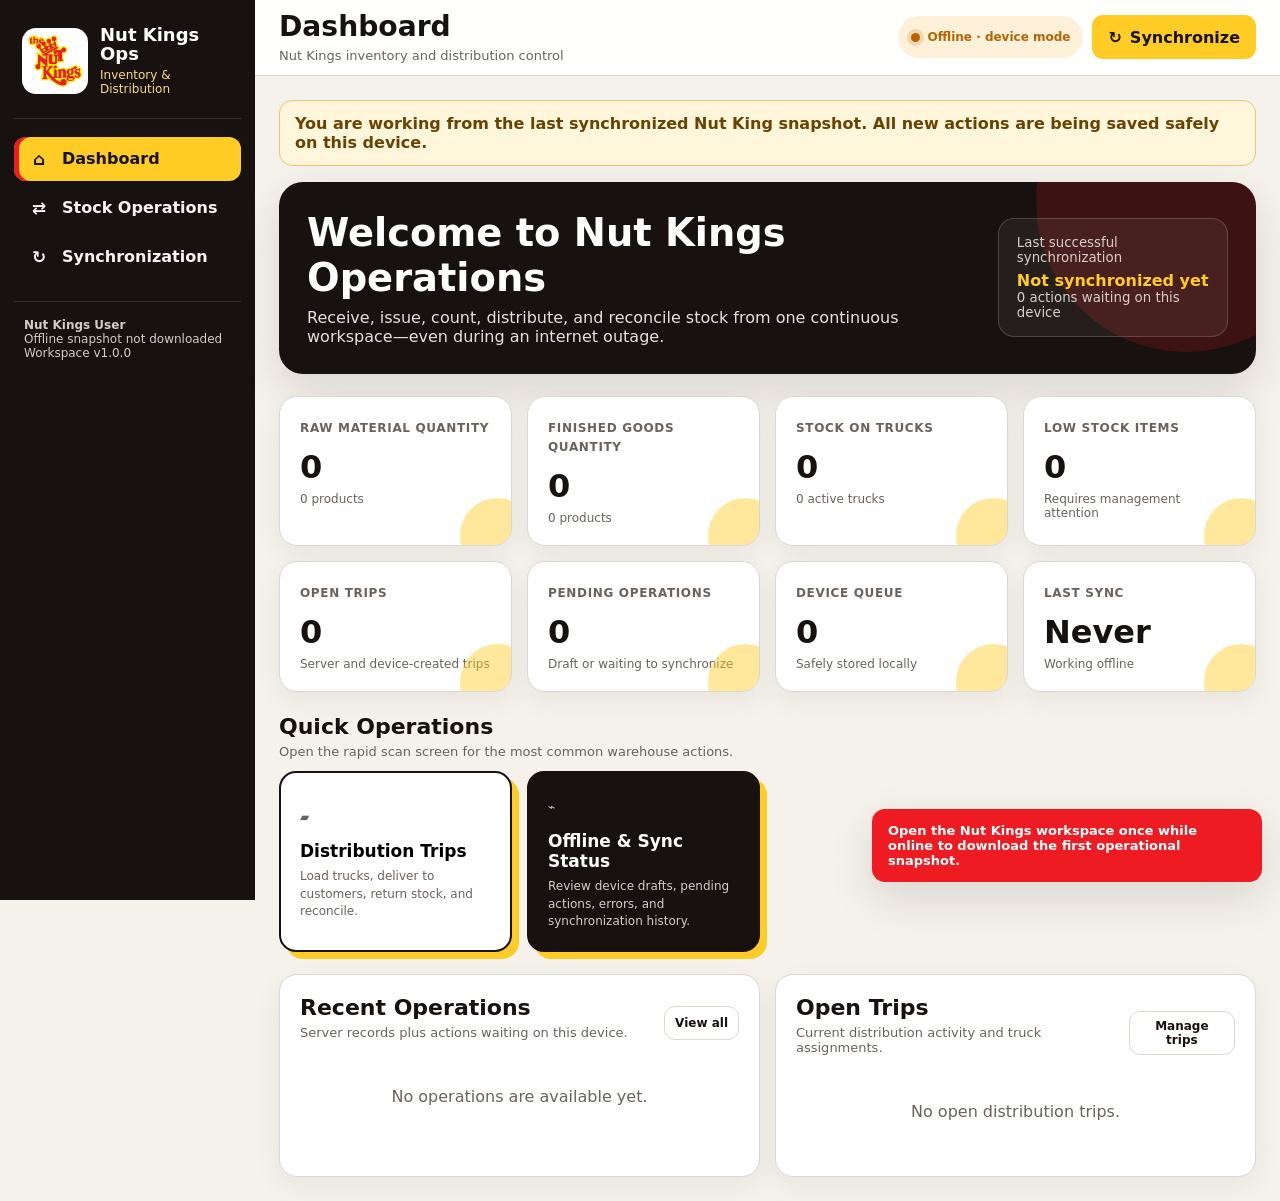
==== nut_kings_ops/static/workspace/index.html @ dd0a5005 "Add files via upload" ====
<!doctype html>
<html lang="en">
<head>
  <meta charset="utf-8">
  <meta name="viewport" content="width=device-width, initial-scale=1, viewport-fit=cover">
  <meta name="theme-color" content="#17120f">
  <meta name="apple-mobile-web-app-capable" content="yes">
  <meta name="apple-mobile-web-app-status-bar-style" content="black-translucent">
  <meta name="apple-mobile-web-app-title" content="Nut Kings Ops">
  <link rel="manifest" href="/nutkings/manifest.webmanifest">
  <link rel="icon" href="/nut_kings_ops/static/description/icon-192.png">
  <link rel="apple-touch-icon" href="/nut_kings_ops/static/description/icon-192.png">
  <link rel="stylesheet" href="/nut_kings_ops/static/workspace/app-v1.0.0.css">
  <title>Nut Kings Ops</title>
</head>
<body>
<div class="nk-app">
  <aside class="nk-sidebar" id="sidebar">
    <div class="nk-brand">
      <img src="/nut_kings_ops/static/img/nut_kings_logo.png" alt="The Nut Kings">
      <div><strong>Nut Kings<br>Ops</strong><span>Inventory &amp; Distribution</span></div>
    </div>
    <nav class="nk-nav" aria-label="Nut King workspace navigation">
      <button class="nk-nav-button active" data-route="dashboard"><span class="nk-nav-icon">⌂</span>Dashboard</button>
      <button class="nk-nav-button" data-route="raw"><span class="nk-nav-icon">▦</span>Raw Materials</button>
      <button class="nk-nav-button" data-route="finished"><span class="nk-nav-icon">▤</span>Finished Goods</button>
      <button class="nk-nav-button" data-route="distribution"><span class="nk-nav-icon">▰</span>Distribution</button>
      <button class="nk-nav-button" data-route="inventory"><span class="nk-nav-icon">✓</span>Physical Inventory</button>
      <button class="nk-nav-button" data-route="operations"><span class="nk-nav-icon">⇄</span>Stock Operations</button>
      <button class="nk-nav-button" data-route="contacts"><span class="nk-nav-icon">◎</span>Contacts &amp; Trucks</button>
      <button class="nk-nav-button" data-route="reports"><span class="nk-nav-icon">▥</span>Reports</button>
      <button class="nk-nav-button" data-route="sync"><span class="nk-nav-icon">↻</span>Synchronization</button>
    </nav>
    <div class="nk-sidebar-foot">
      <strong id="sidebar-user">Nut King User</strong>
      <div id="sidebar-company">Loading company…</div>
      <div id="sidebar-version">Workspace v1.0.0</div>
      <a href="/nutkings/backend" id="developer-link" hidden>Backend</a>
    </div>
  </aside>

  <div class="nk-main">
    <header class="nk-topbar">
      <div class="nk-actions">
        <button class="nk-mobile-menu" id="mobile-menu" type="button" aria-label="Open menu">☰</button>
        <div class="nk-page-title"><h1 id="page-title">Dashboard</h1><p id="page-subtitle">Nut Kings inventory and distribution control</p></div>
      </div>
      <div class="nk-top-actions">
        <div class="nk-connection" id="connection-pill"><span class="nk-dot"></span><span id="connection-text">Checking server…</span></div>
        <button class="nk-button secondary" id="top-sync" type="button">↻ <span>Synchronize</span></button>
      </div>
    </header>

    <main class="nk-content">
      <div class="nk-offline-banner" id="offline-banner">You are working from the last synchronized Nut King snapshot. All new actions are being saved safely on this device.</div>

      <section class="nk-page active" id="page-dashboard">
        <div class="nk-hero">
          <div class="nk-hero-copy"><h2 id="welcome-title">Welcome to Nut Kings Ops</h2><p>Receive, issue, count, distribute, and reconcile stock from one continuous workspace—even during an internet outage.</p></div>
          <div class="nk-hero-status"><small>Last successful synchronization</small><strong id="hero-last-sync">Not synchronized yet</strong><small id="hero-pending">0 actions waiting</small></div>
        </div>
        <div class="nk-section nk-grid nk-grid-4" id="dashboard-kpis"></div>
        <div class="nk-section">
          <div class="nk-section-head"><div><h2>Quick Operations</h2><p>Open the rapid scan screen for the most common warehouse actions.</p></div></div>
          <div class="nk-grid nk-grid-4">
            <button class="nk-quick" data-scan="raw_receipt"><span class="nk-quick-icon">⬇</span><strong>Receive Raw Materials</strong><span>Scan supplier stock into the raw-material warehouse.</span></button>
            <button class="nk-quick" data-scan="raw_issue"><span class="nk-quick-icon">⬆</span><strong>Issue Raw Materials</strong><span>Scan materials out of the raw-material warehouse.</span></button>
            <button class="nk-quick" data-scan="finished_receipt"><span class="nk-quick-icon">▦</span><strong>Receive Finished Goods</strong><span>Add finished products independently into available stock.</span></button>
            <button class="nk-quick" data-scan="finished_to_truck"><span class="nk-quick-icon">↗</span><strong>Issue Finished Goods to Truck</strong><span>Create an Odoo internal transfer to a truck, with an optional customer or company.</span></button>
            <button class="nk-quick" data-count="raw"><span class="nk-quick-icon">✓</span><strong>Raw Physical Inventory</strong><span>Count the Raw Materials warehouse using the normal Odoo inventory method.</span></button>
            <button class="nk-quick" data-count="finished"><span class="nk-quick-icon">☑</span><strong>Finished Physical Inventory</strong><span>Count the Finished Goods warehouse and apply differences.</span></button>
            <button class="nk-quick" data-route-target="distribution"><span class="nk-quick-icon">▰</span><strong>Distribution Trips</strong><span>Load trucks, deliver to customers, return stock, and reconcile.</span></button>
            <button class="nk-quick dark" data-route-target="sync"><span class="nk-quick-icon">⌁</span><strong>Offline &amp; Sync Status</strong><span>Review device drafts, pending actions, errors, and synchronization history.</span></button>
          </div>
        </div>
        <div class="nk-section nk-grid nk-grid-2">
          <div class="nk-card"><div class="nk-section-head"><div><h2>Recent Operations</h2><p>Server records plus actions waiting on this device.</p></div><button class="nk-button light small" data-route-target="operations">View all</button></div><div id="dashboard-operations"></div></div>
          <div class="nk-card"><div class="nk-section-head"><div><h2>Open Trips</h2><p>Current distribution activity and truck assignments.</p></div><button class="nk-button light small" data-route-target="distribution">Manage trips</button></div><div id="dashboard-trips"></div></div>
        </div>
      </section>

      <section class="nk-page" id="page-raw">
        <div class="nk-section-head"><div><h2>Raw Materials Warehouse</h2><p>Current synchronized stock, adjusted by this device’s pending transactions.</p></div><div class="nk-actions"><button class="nk-button primary" data-scan="raw_receipt">Rapid Receive</button><button class="nk-button secondary" data-scan="raw_issue">Rapid Issue</button><button class="nk-button dark" data-count="raw">Physical Inventory</button></div></div>
        <div class="nk-grid nk-grid-3" id="raw-kpis"></div>
        <div class="nk-card nk-section"><div class="nk-toolbar"><input class="nk-input nk-search" id="raw-search" placeholder="Search raw material, barcode, or reference"><select class="nk-select" id="raw-filter" style="max-width:220px"><option value="all">All stock</option><option value="low">Low stock</option><option value="positive">Positive quantity</option><option value="zero">Zero quantity</option></select></div><div class="nk-table-wrap"><table class="nk-table"><thead><tr><th>Raw Material</th><th>Barcode</th><th>Pack / UOM</th><th class="number">On Hand</th><th class="number">Available</th><th class="number">Minimum</th><th>Status</th></tr></thead><tbody id="raw-stock-body"></tbody></table></div></div>
      </section>

      <section class="nk-page" id="page-finished">
        <div class="nk-section-head"><div><h2>Finished Goods Warehouse</h2><p>Available saleable stock and the projected balance on this device.</p></div><div class="nk-actions"><button class="nk-button primary" data-scan="finished_receipt">Rapid Receive</button><button class="nk-button secondary" data-scan="finished_to_truck">Rapid Issue</button><button class="nk-button dark" data-count="finished">Physical Inventory</button></div></div>
        <div class="nk-grid nk-grid-3" id="finished-kpis"></div>
        <div class="nk-card nk-section"><div class="nk-toolbar"><input class="nk-input nk-search" id="finished-search" placeholder="Search finished product, barcode, or reference"><select class="nk-select" id="finished-filter" style="max-width:220px"><option value="all">All stock</option><option value="low">Low stock</option><option value="positive">Positive quantity</option><option value="zero">Zero quantity</option></select></div><div class="nk-table-wrap"><table class="nk-table"><thead><tr><th>Finished Product</th><th>Barcode</th><th>Pack / UOM</th><th class="number">On Hand</th><th class="number">Available</th><th class="number">Minimum</th><th>Status</th></tr></thead><tbody id="finished-stock-body"></tbody></table></div></div>
      </section>

      <section class="nk-page" id="page-distribution">
        <div class="nk-section-head"><div><h2>Distribution Control</h2><p>Trips, trucks, customer deliveries, returns, and reconciliation.</p></div><button class="nk-button primary" id="new-trip">+ Create Trip</button></div>
        <div class="nk-grid nk-grid-4" id="distribution-kpis"></div>
        <div class="nk-card nk-section"><div class="nk-toolbar"><input class="nk-input nk-search" id="trip-search" placeholder="Search trip, truck, driver, or route"><select class="nk-select" id="trip-filter" style="max-width:220px"><option value="open">Open trips</option><option value="all">All cached trips</option><option value="planned">Planned</option><option value="loading">Loading</option><option value="in_progress">In progress</option><option value="reconciliation">Reconciliation</option></select></div><div class="nk-trip-grid" id="trip-grid"></div></div>
        <div class="nk-card nk-section"><div class="nk-section-head"><div><h2>Stock on Trucks</h2><p>Projected truck quantities using the last server snapshot and pending device actions.</p></div></div><div class="nk-table-wrap"><table class="nk-table"><thead><tr><th>Truck</th><th>Registration</th><th>Status</th><th class="number">Total Quantity</th><th>Products</th></tr></thead><tbody id="truck-stock-body"></tbody></table></div></div>
      </section>

      <section class="nk-page" id="page-inventory">
        <div class="nk-section-head"><div><h2>Physical Inventory</h2><p>The offline screen mirrors Odoo’s normal counted quantity and difference workflow, then applies the count through native stock quants when synchronized.</p></div><div class="nk-actions"><button class="nk-button light" id="open-native-count" hidden>Open Native Odoo Count</button></div></div>
        <div class="nk-card">
          <div class="nk-form-grid four">
            <div class="nk-field"><label>Warehouse</label><select class="nk-select" id="count-warehouse"><option value="raw">Raw Materials</option><option value="finished">Finished Goods</option></select></div>
            <div class="nk-field"><label>Count Date</label><input class="nk-input" type="date" id="count-date"></div>
            <div class="nk-field"><label>Reference</label><input class="nk-input" id="count-reference" placeholder="Example: Month End Count"></div>
            <div class="nk-field"><label>Saved Count</label><select class="nk-select" id="count-draft-select"><option value="">Start a new count</option></select></div>
          </div>
          <div class="nk-scan-zone">
            <div class="nk-scan-row" style="grid-template-columns:minmax(240px,2fr) .8fr auto">
              <div class="nk-field product-field nk-autocomplete-field"><label>Scan Product Barcode</label><div class="nk-autocomplete-wrap"><input class="nk-input" id="count-scan" autocomplete="off" aria-autocomplete="list" aria-controls="count-product-suggestions" aria-expanded="false" placeholder="Scan barcode or type at least 3 characters"><div class="nk-autocomplete-menu" id="count-product-suggestions" role="listbox"></div></div><span class="nk-field-help">Type 3 letters or digits to search products by name, internal reference, or barcode.</span></div>
              <div class="nk-field"><label>Scan Quantity</label><input class="nk-input" id="count-scan-qty" type="number" min="0.001" step="0.001" value="1"></div>
              <button class="nk-button dark" id="count-add-scan">Add Count</button>
            </div>
            <span class="nk-field-help">Repeated scans increase the counted quantity. Products with multiple lot rows should be counted directly on the correct row.</span>
          </div>
          <div class="nk-toolbar" style="margin-top:15px"><input class="nk-input nk-search" id="count-search" placeholder="Filter count lines"><select class="nk-select" id="count-filter" style="max-width:210px"><option value="all">All products</option><option value="counted">Counted</option><option value="uncounted">Not counted</option><option value="variance">With variance</option></select><button class="nk-button light small" id="count-zero-visible">Set visible to zero</button><button class="nk-button light small" id="count-clear">Clear Count</button></div>
          <div class="nk-table-wrap"><table class="nk-table"><thead><tr><th>Product</th><th>Barcode</th><th>Lot / Serial</th><th class="number">System Quantity</th><th style="width:150px">Counted</th><th class="number">Difference</th><th>Last Count</th></tr></thead><tbody id="count-body"></tbody></table></div>
          <div class="nk-scan-summary"><div><strong id="count-summary">0 of 0 rows counted</strong><div class="nk-small nk-muted" id="count-variance-summary">No differences entered</div></div><div class="nk-actions"><button class="nk-button light" id="count-save-device">Save on Device</button><button class="nk-button primary" id="count-submit">Submit &amp; Apply</button></div></div>
        </div>
      </section>

      <section class="nk-page" id="page-operations">
        <div class="nk-section-head"><div><h2>Stock Operations</h2><p>Create, confirm, complete, cancel, print, and audit stock operations from this workspace.</p></div><button class="nk-button primary" id="new-operation">+ Rapid Scan</button></div>
        <div class="nk-card"><div class="nk-toolbar"><input class="nk-input nk-search" id="operation-search" placeholder="Search operation, product, customer, truck, or reference"><select class="nk-select" id="operation-filter" style="max-width:220px"><option value="all">All statuses</option><option value="draft">Draft</option><option value="waiting">Waiting</option><option value="ready">Ready</option><option value="done">Done</option><option value="cancel">Cancelled</option><option value="pending">Waiting to sync</option><option value="error">Sync error</option></select><select class="nk-select" id="operation-type-filter" style="max-width:240px"><option value="all">All operation types</option></select></div><div class="nk-table-wrap"><table class="nk-table"><thead><tr><th>Reference</th><th>Date</th><th>Operation</th><th>Party / Truck</th><th class="number">Quantity</th><th>User</th><th>Status</th><th></th></tr></thead><tbody id="operations-body"></tbody></table></div></div>
      </section>

      <section class="nk-page" id="page-contacts">
        <div class="nk-section-head"><div><h2>Contacts, Trucks &amp; Staff</h2><p>Cached operational master data remains searchable while offline.</p></div></div>
        <div class="nk-toolbar"><button class="nk-button dark contact-tab active" data-contact-tab="customers">Customers</button><button class="nk-button light contact-tab" data-contact-tab="suppliers">Suppliers</button><button class="nk-button light contact-tab" data-contact-tab="trucks">Trucks</button><button class="nk-button light contact-tab" data-contact-tab="staff">Staff</button><button class="nk-button primary" id="new-customer" hidden>+ Customer / Company</button><input class="nk-input nk-search" id="contact-search" placeholder="Search current list"></div>
        <div class="nk-card"><div id="contacts-content"></div></div>
      </section>

      <section class="nk-page" id="page-reports">
        <div class="nk-section-head"><div><h2>Management Reports</h2><p>Reports remain available from the last synchronized snapshot and identify pending local actions.</p></div></div>
        <div class="nk-warning-note" id="report-snapshot-note"></div>
        <div class="nk-grid nk-grid-4 nk-section" id="report-kpis"></div>
        <div class="nk-grid nk-grid-2 nk-section">
          <div class="nk-card"><h2>Low Stock Items</h2><div id="low-stock-report" style="margin-top:14px"></div></div>
          <div class="nk-card"><h2>Movement Summary</h2><div class="nk-report-bar" id="movement-report" style="margin-top:14px"></div></div>
          <div class="nk-card"><h2>Stock by Truck</h2><div id="truck-report" style="margin-top:14px"></div></div>
          <div class="nk-card"><h2>Trip Performance</h2><div id="trip-report" style="margin-top:14px"></div></div>
        </div>
      </section>

      <section class="nk-page" id="page-sync">
        <div class="nk-section-head"><div><h2>Synchronization Centre</h2><p>Everything entered during an outage is stored on this device until Odoo accepts it.</p></div><button class="nk-button primary" id="sync-now">Synchronize Now</button></div>
        <div class="nk-grid nk-grid-4" id="sync-kpis"></div>
        <div class="nk-grid nk-grid-2 nk-section">
          <div class="nk-card"><div class="nk-section-head"><div><h2>Waiting Actions</h2><p>Native Odoo transfer actions waiting to synchronize from this device.</p></div></div><div id="queue-list"></div></div>
          <div class="nk-card"><div class="nk-section-head"><div><h2>Device Count Drafts</h2><p>Physical counts saved locally but not submitted.</p></div></div><div id="count-draft-list"></div></div>
        </div>
        <div class="nk-card nk-section"><div class="nk-section-head"><div><h2>Synchronization History</h2><p>Recent successful and failed attempts from this device.</p></div><button class="nk-button light small" id="clear-history">Clear History</button></div><div id="sync-history"></div></div>
      </section>
    </main>
  </div>
</div>

<datalist id="all-product-options"></datalist>

<div class="nk-modal-backdrop" id="scan-modal">
  <div class="nk-modal">
    <div class="nk-modal-head"><div><h2 id="scan-modal-title">Rapid Scan</h2><div class="nk-small nk-muted">Build the operation quickly, then continue with Odoo’s normal transfer actions and printing.</div></div><button class="nk-close" data-close-modal="scan-modal">×</button></div>
    <div class="nk-modal-body">
      <div class="nk-form-grid">
        <div class="nk-field"><label>Operation</label><select class="nk-select" id="scan-operation"></select></div>
        <div class="nk-field nk-autocomplete-field" id="scan-partner-field"><label id="scan-partner-label">Customer / Supplier</label><select id="scan-partner" hidden><option value="">Select</option></select><div class="nk-autocomplete-wrap"><input class="nk-input" id="scan-partner-search" autocomplete="off" aria-autocomplete="list" aria-controls="scan-partner-suggestions" aria-expanded="false" placeholder="Search customer, company, or supplier"><div class="nk-autocomplete-menu" id="scan-partner-suggestions" role="listbox"></div></div></div>
        <div class="nk-field" id="scan-reason-field"><label>Movement Reason</label><select class="nk-select" id="scan-reason"><option value="">Select reason</option></select></div>
        <div class="nk-field" id="scan-trip-field"><label>Distribution Trip</label><select class="nk-select" id="scan-trip"><option value="">Select trip</option></select></div>
        <div class="nk-field nk-autocomplete-field" id="scan-truck-field"><label>Truck</label><select id="scan-truck" hidden><option value="">Select truck</option></select><div class="nk-autocomplete-wrap"><input class="nk-input" id="scan-truck-search" autocomplete="off" aria-autocomplete="list" aria-controls="scan-truck-suggestions" aria-expanded="false" placeholder="Search truck name or registration"><div class="nk-autocomplete-menu" id="scan-truck-suggestions" role="listbox"></div></div></div>
        <div class="nk-field"><label>Reference</label><input class="nk-input" id="scan-reference" placeholder="Delivery note, supplier invoice, or internal reference"></div>
        <div class="nk-field nk-span-3"><label>Notes</label><textarea class="nk-textarea" id="scan-notes" placeholder="Operational details, reason explanation, damage information, or delivery notes"></textarea></div>
      </div>
      <div class="nk-scan-zone">
        <div class="nk-scan-row">
          <div class="nk-field product-field nk-autocomplete-field"><label>Barcode, Internal Reference, or Product</label><div class="nk-autocomplete-wrap"><input class="nk-input" id="scan-product" autocomplete="off" aria-autocomplete="list" aria-controls="scan-product-suggestions" aria-expanded="false" placeholder="Scan barcode or type product"><div class="nk-autocomplete-menu" id="scan-product-suggestions" role="listbox"></div></div></div>
          <div class="nk-field"><label>Quantity</label><input class="nk-input" id="scan-qty" type="number" min="0.001" step="0.001" value="1"></div>
          <div class="nk-field"><label>Batch / Lot</label><input class="nk-input" id="scan-lot" placeholder="Optional"></div>
          <div class="nk-field"><label>Expiration Date</label><input class="nk-input" id="scan-expiration" type="date"></div>
          <button class="nk-button dark" id="scan-add">Add</button>
        </div>
      </div>
      <div class="nk-table-wrap" style="margin-top:15px"><table class="nk-table"><thead><tr><th>Product</th><th>Barcode</th><th class="number">Quantity</th><th>Unit</th><th>Batch / Lot</th><th>Expiration</th><th></th></tr></thead><tbody id="scan-lines-body"></tbody></table></div>
      <div class="nk-scan-summary"><span class="nk-total" id="scan-total">0 lines · 0 quantity</span><span class="nk-small nk-muted" id="scan-stock-message"></span></div>
    </div>
    <div class="nk-modal-foot"><button class="nk-button light" id="scan-clear">Clear</button><button class="nk-button secondary" id="scan-review">Review Operation</button></div>
  </div>
</div>

<div class="nk-modal-backdrop" id="review-modal">
  <div class="nk-modal">
    <div class="nk-modal-head"><div><h2 id="review-title">Review Operation</h2><div class="nk-small nk-muted">This screen follows Odoo’s natural transfer states and actions. Offline actions remain provisional until synchronization.</div></div><button class="nk-close" data-close-modal="review-modal">×</button></div>
    <div class="nk-modal-body" id="review-content"></div>
    <div class="nk-modal-foot" id="review-actions"><button class="nk-button light" data-close-modal="review-modal">Close</button></div>
  </div>
</div>

<div class="nk-modal-backdrop" id="trip-modal">
  <div class="nk-modal" style="width:min(760px,100%)">
    <div class="nk-modal-head"><div><h2>Create Distribution Trip</h2><div class="nk-small nk-muted">The trip can be prepared offline and synchronized later.</div></div><button class="nk-close" data-close-modal="trip-modal">×</button></div>
    <div class="nk-modal-body">
      <div class="nk-form-grid two">
        <div class="nk-field"><label>Truck</label><select class="nk-select" id="trip-truck"></select></div>
        <div class="nk-field"><label>Driver</label><select class="nk-select" id="trip-driver"></select></div>
        <div class="nk-field"><label>Route</label><input class="nk-input" id="trip-route" placeholder="Example: Central Route"></div>
        <div class="nk-field"><label>Planned Departure</label><input class="nk-input" id="trip-departure" type="datetime-local"></div>
        <div class="nk-field nk-span-2"><label>Distribution Team</label><select class="nk-select" id="trip-team" multiple size="5"></select><span class="nk-field-help">Use Ctrl/Command to select multiple staff members.</span></div>
        <div class="nk-field nk-span-2"><label>Planned Customers</label><select class="nk-select" id="trip-customers" multiple size="7"></select><span class="nk-field-help">Use Ctrl/Command to select multiple customers.</span></div>
        <div class="nk-field nk-span-2"><label>Notes</label><textarea class="nk-textarea" id="trip-notes"></textarea></div>
      </div>
    </div>
    <div class="nk-modal-foot"><button class="nk-button light" data-close-modal="trip-modal">Cancel</button><button class="nk-button primary" id="trip-save">Save Trip</button></div>
  </div>
</div>

<div class="nk-modal-backdrop" id="trip-review-modal">
  <div class="nk-modal"><div class="nk-modal-head"><div><h2 id="trip-review-title">Trip Details</h2></div><button class="nk-close" data-close-modal="trip-review-modal">×</button></div><div class="nk-modal-body" id="trip-review-content"></div><div class="nk-modal-foot" id="trip-review-actions"><button class="nk-button light" data-close-modal="trip-review-modal">Close</button></div></div>
</div>

<div class="nk-modal-backdrop" id="product-detail-modal">
  <div class="nk-modal nk-modal-wide"><div class="nk-modal-head"><div><h2 id="product-detail-title">Product Details</h2><div class="nk-small nk-muted">Odoo forecast, locations, reservations, and move history from the latest synchronized snapshot.</div></div><button class="nk-close" data-close-modal="product-detail-modal">×</button></div><div class="nk-modal-body" id="product-detail-content"></div><div class="nk-modal-foot"><button class="nk-button light" data-close-modal="product-detail-modal">Close</button><button class="nk-button primary" id="open-odoo-product">Open Odoo Product</button></div></div>
</div>

<div class="nk-modal-backdrop" id="detailed-operations-modal">
  <div class="nk-modal nk-modal-wide"><div class="nk-modal-head"><div><h2 id="detail-operation-title">Detailed Operations</h2><div class="nk-small nk-muted">Choose the exact source location, lot, and quantity. Odoo revalidates every allocation during synchronization.</div></div><button class="nk-close" data-close-modal="detailed-operations-modal">×</button></div><div class="nk-modal-body"><div class="nk-table-wrap"><table class="nk-table"><thead><tr><th>Product</th><th>Pick From</th><th>Lot</th><th class="number">Last Synced Available</th><th class="number">Quantity</th></tr></thead><tbody id="detail-operation-body"></tbody></table></div><label class="nk-check-row" id="force-demand-field" hidden><input type="checkbox" id="detail-force-demand"> Move the demanded quantity even when it was not reserved (supervisor override; Odoo still validates).</label></div><div class="nk-modal-foot"><button class="nk-button light" data-close-modal="detailed-operations-modal">Cancel</button><button class="nk-button primary" id="save-detailed-operations">Save Detailed Operations</button></div></div>
</div>

<div class="nk-modal-backdrop" id="customer-modal">
  <div class="nk-modal" style="width:min(850px,100%)"><div class="nk-modal-head"><div><h2>Add Customer / Company</h2><div class="nk-small nk-muted">Creates a normal Odoo Contact. When offline, it is queued and synchronized before dependent transfers.</div></div><button class="nk-close" data-close-modal="customer-modal">×</button></div><div class="nk-modal-body"><div class="nk-form-grid two"><div class="nk-field"><label>Name</label><input class="nk-input" id="customer-name"></div><div class="nk-field"><label>Type</label><select class="nk-select" id="customer-type"><option value="company">Company</option><option value="person">Individual</option></select></div><div class="nk-field"><label>Customer Code</label><input class="nk-input" id="customer-code"></div><div class="nk-field"><label>Route</label><input class="nk-input" id="customer-route"></div><div class="nk-field"><label>Phone</label><input class="nk-input" id="customer-phone"></div><div class="nk-field"><label>Mobile</label><input class="nk-input" id="customer-mobile"></div><div class="nk-field nk-span-2"><label>Email</label><input class="nk-input" id="customer-email" type="email"></div><div class="nk-field"><label>Address</label><input class="nk-input" id="customer-street"></div><div class="nk-field"><label>Address Line 2</label><input class="nk-input" id="customer-street2"></div><div class="nk-field"><label>City</label><input class="nk-input" id="customer-city"></div><div class="nk-field nk-span-2"><label>Delivery Instructions</label><textarea class="nk-textarea" id="customer-notes"></textarea></div></div></div><div class="nk-modal-foot"><button class="nk-button light" data-close-modal="customer-modal">Cancel</button><button class="nk-button primary" id="customer-save">Save Customer / Company</button></div></div>
</div>

<div class="nk-toast-area" id="toast-area"></div>
<script src="/nut_kings_ops/static/workspace/app-v1.0.0.js" defer></script>
</body>
</html>
---- nut_kings_ops/static/workspace/app-v1.0.0.css ----
:root {
  --nk-red: #ef1b23;
  --nk-red-dark: #bf1017;
  --nk-yellow: #ffcb25;
  --nk-ink: #17120f;
  --nk-ink-soft: #2a2420;
  --nk-cream: #f5f1eb;
  --nk-paper: #ffffff;
  --nk-muted: #6b625d;
  --nk-line: #ded7cf;
  --nk-green: #087f4f;
  --nk-orange: #b76500;
  --nk-blue: #175eb5;
  --nk-shadow: 0 16px 45px rgba(23, 18, 15, .12);
  --nk-radius: 18px;
}
* { box-sizing: border-box; }
html { min-height: 100%; background: var(--nk-cream); scroll-behavior: smooth; }
body { margin: 0; min-height: 100%; color: var(--nk-ink); background: var(--nk-cream); font-family: Inter, ui-sans-serif, system-ui, -apple-system, BlinkMacSystemFont, "Segoe UI", sans-serif; }
button, input, select, textarea { font: inherit; }
button { -webkit-tap-highlight-color: transparent; }
a { color: inherit; }
[hidden] { display: none !important; }

.nk-app { min-height: 100vh; display: grid; grid-template-columns: 255px minmax(0, 1fr); }
.nk-sidebar { position: sticky; top: 0; height: 100vh; overflow-y: auto; background: var(--nk-ink); color: #fff; padding: 18px 14px; z-index: 30; }
.nk-brand { display: flex; align-items: center; gap: 12px; padding: 8px 8px 22px; border-bottom: 1px solid rgba(255,255,255,.12); }
.nk-brand img { width: 66px; height: 66px; object-fit: contain; border-radius: 14px; background: #fff; padding: 5px; }
.nk-brand strong { display: block; font-size: 18px; line-height: 1.05; }
.nk-brand span { display: block; margin-top: 4px; color: #f8d983; font-size: 12px; }
.nk-nav { display: grid; gap: 5px; margin-top: 18px; }
.nk-nav-button { width: 100%; border: 0; color: #f7f3ef; background: transparent; border-radius: 12px; padding: 12px 13px; display: flex; align-items: center; gap: 11px; text-align: left; font-weight: 750; cursor: pointer; }
.nk-nav-button:hover { background: rgba(255,255,255,.08); }
.nk-nav-button.active { color: var(--nk-ink); background: var(--nk-yellow); box-shadow: inset 5px 0 var(--nk-red); }
.nk-nav-icon { width: 24px; text-align: center; font-size: 17px; }
.nk-sidebar-foot { margin-top: 22px; padding: 16px 10px; border-top: 1px solid rgba(255,255,255,.12); color: #d5ccc5; font-size: 12px; }
.nk-sidebar-foot a { display: inline-block; margin-top: 10px; color: #fff; font-weight: 800; }

.nk-main { min-width: 0; }
.nk-topbar { position: sticky; top: 0; z-index: 25; min-height: 72px; padding: 12px 24px; display: flex; align-items: center; justify-content: space-between; gap: 16px; background: rgba(255,255,255,.94); border-bottom: 1px solid var(--nk-line); backdrop-filter: blur(15px); }
.nk-mobile-menu { display: none; border: 0; background: var(--nk-ink); color: #fff; width: 44px; height: 44px; border-radius: 11px; cursor: pointer; }
.nk-page-title { min-width: 0; }
.nk-page-title h1 { margin: 0; font-size: clamp(22px, 2.2vw, 31px); line-height: 1.1; }
.nk-page-title p { margin: 5px 0 0; color: var(--nk-muted); font-size: 13px; white-space: nowrap; overflow: hidden; text-overflow: ellipsis; }
.nk-top-actions { display: flex; align-items: center; gap: 9px; }
.nk-connection { display: inline-flex; align-items: center; gap: 8px; min-height: 42px; padding: 9px 13px; border-radius: 999px; font-weight: 850; font-size: 12px; background: #eaf6ef; color: var(--nk-green); }
.nk-connection.offline { background: #fff1d9; color: var(--nk-orange); }
.nk-dot { width: 9px; height: 9px; border-radius: 50%; background: currentColor; box-shadow: 0 0 0 4px color-mix(in srgb, currentColor 18%, transparent); }
.nk-content { width: min(1540px, 100%); margin: 0 auto; padding: 24px; }
.nk-page { display: none; animation: nkFade .2s ease; }
.nk-page.active { display: block; }
@keyframes nkFade { from { opacity: .3; transform: translateY(3px); } to { opacity: 1; transform: none; } }

.nk-hero { position: relative; overflow: hidden; border-radius: 24px; padding: 28px; background: var(--nk-ink); color: #fff; box-shadow: var(--nk-shadow); display: flex; align-items: center; justify-content: space-between; gap: 25px; }
.nk-hero::after { content: ""; position: absolute; width: 300px; height: 300px; right: -80px; top: -130px; border-radius: 50%; background: var(--nk-red); opacity: .17; }
.nk-hero-copy { position: relative; z-index: 1; }
.nk-hero-copy h2 { margin: 0 0 8px; font-size: clamp(26px, 3vw, 42px); }
.nk-hero-copy p { margin: 0; color: #eadfda; max-width: 650px; }
.nk-hero-status { position: relative; z-index: 1; min-width: 220px; padding: 16px 18px; border: 1px solid rgba(255,255,255,.17); border-radius: 16px; background: rgba(255,255,255,.06); }
.nk-hero-status small { display: block; color: #d8cec8; }
.nk-hero-status strong { display: block; margin-top: 6px; color: var(--nk-yellow); }

.nk-grid { display: grid; gap: 15px; }
.nk-grid-2 { grid-template-columns: repeat(2, minmax(0, 1fr)); }
.nk-grid-3 { grid-template-columns: repeat(3, minmax(0, 1fr)); }
.nk-grid-4 { grid-template-columns: repeat(4, minmax(0, 1fr)); }
.nk-grid-5 { grid-template-columns: repeat(5, minmax(0, 1fr)); }
.nk-section { margin-top: 22px; }
.nk-section-head { display: flex; align-items: flex-end; justify-content: space-between; gap: 15px; margin-bottom: 12px; }
.nk-section-head h2, .nk-card h2 { margin: 0; font-size: 22px; }
.nk-section-head p { margin: 5px 0 0; color: var(--nk-muted); font-size: 13px; }
.nk-card { background: var(--nk-paper); border: 1px solid var(--nk-line); border-radius: var(--nk-radius); padding: 20px; box-shadow: 0 9px 28px rgba(23,18,15,.06); }
.nk-card-dark { color: #fff; background: var(--nk-ink); border-color: var(--nk-ink); }
.nk-card-dark .nk-muted { color: #d8cec8; }
.nk-kpi { position: relative; overflow: hidden; min-height: 130px; }
.nk-kpi::after { content: ""; position: absolute; width: 75px; height: 75px; right: -24px; bottom: -28px; border-radius: 50%; background: var(--nk-yellow); opacity: .45; }
.nk-kpi-label { color: var(--nk-muted); font-size: 12px; font-weight: 850; text-transform: uppercase; letter-spacing: .055em; }
.nk-kpi-value { display: block; margin-top: 15px; font-size: 32px; line-height: 1; }
.nk-kpi-note { display: block; margin-top: 9px; color: var(--nk-muted); font-size: 12px; }
.nk-quick { min-height: 132px; padding: 19px; border: 2px solid var(--nk-ink); border-radius: 17px; background: #fff; box-shadow: 7px 7px 0 var(--nk-yellow); text-align: left; cursor: pointer; transition: .16s ease; }
.nk-quick:hover { transform: translate(-2px,-2px); box-shadow: 10px 10px 0 var(--nk-red); }
.nk-quick-icon { display: block; color: var(--nk-red); font-size: 25px; margin-bottom: 15px; }
.nk-quick strong { display: block; font-size: 17px; }
.nk-quick span { display: block; margin-top: 7px; color: var(--nk-muted); font-size: 12px; line-height: 1.45; }
.nk-quick.dark { color: #fff; background: var(--nk-ink); }
.nk-quick.dark span { color: #d7ccc6; }

.nk-toolbar { display: flex; align-items: center; flex-wrap: wrap; gap: 10px; margin-bottom: 14px; }
.nk-toolbar .nk-search { flex: 1 1 260px; }
.nk-field { min-width: 0; }
.nk-field label { display: block; margin-bottom: 6px; color: var(--nk-muted); font-size: 11px; font-weight: 900; letter-spacing: .055em; text-transform: uppercase; }
.nk-input, .nk-select, .nk-textarea { width: 100%; min-height: 46px; padding: 11px 12px; border: 1px solid var(--nk-line); border-radius: 11px; color: var(--nk-ink); background: #fff; }
.nk-textarea { min-height: 95px; resize: vertical; }
.nk-input:focus, .nk-select:focus, .nk-textarea:focus { outline: 3px solid rgba(255,203,37,.35); border-color: var(--nk-yellow); }
.nk-field-help { display: block; margin-top: 5px; color: var(--nk-muted); font-size: 11px; }
.nk-form-grid { display: grid; grid-template-columns: repeat(3, minmax(0,1fr)); gap: 13px; }
.nk-form-grid.two { grid-template-columns: repeat(2, minmax(0,1fr)); }
.nk-form-grid.four { grid-template-columns: repeat(4, minmax(0,1fr)); }
.nk-span-2 { grid-column: span 2; }
.nk-span-3 { grid-column: span 3; }
.nk-button { border: 0; min-height: 44px; padding: 10px 16px; border-radius: 11px; font-weight: 900; cursor: pointer; display: inline-flex; align-items: center; justify-content: center; gap: 8px; text-decoration: none; }
.nk-button:disabled { opacity: .45; cursor: not-allowed; }
.nk-button.primary { color: #fff; background: var(--nk-red); }
.nk-button.primary:hover { background: var(--nk-red-dark); }
.nk-button.secondary { color: var(--nk-ink); background: var(--nk-yellow); }
.nk-button.dark { color: #fff; background: var(--nk-ink); }
.nk-button.light { color: var(--nk-ink); background: #fff; border: 1px solid var(--nk-line); }
.nk-button.danger { color: var(--nk-red); background: #fff0f0; border: 1px solid #f3b8bb; }
.nk-button.small { min-height: 34px; padding: 7px 10px; font-size: 12px; }
.nk-actions { display: flex; align-items: center; flex-wrap: wrap; gap: 9px; }
.nk-muted { color: var(--nk-muted); }
.nk-small { font-size: 12px; }
.nk-warning-note { padding: 12px 14px; border-radius: 11px; background: #fff4d9; border: 1px solid #efd27f; color: #6b4600; font-size: 12px; }
.nk-offline-banner { display: none; margin-bottom: 16px; padding: 13px 15px; border-radius: 13px; border: 1px solid #edc66f; background: #fff6dc; color: #694300; font-weight: 750; }
.nk-offline-banner.show { display: block; }

.nk-table-wrap { width: 100%; overflow: auto; border: 1px solid var(--nk-line); border-radius: 14px; background: #fff; }
.nk-table { width: 100%; border-collapse: collapse; min-width: 780px; }
.nk-table th, .nk-table td { padding: 12px 13px; border-bottom: 1px solid #eee8e2; text-align: left; vertical-align: middle; }
.nk-table th { position: sticky; top: 0; z-index: 2; color: var(--nk-muted); background: #fbfaf8; font-size: 11px; text-transform: uppercase; letter-spacing: .055em; }
.nk-table tr:last-child td { border-bottom: 0; }
.nk-table .number { text-align: right; font-variant-numeric: tabular-nums; }
.nk-empty { padding: 35px 20px !important; text-align: center !important; color: var(--nk-muted); }
.nk-badge { display: inline-flex; align-items: center; gap: 5px; padding: 5px 9px; border-radius: 999px; color: var(--nk-ink-soft); background: #ece7e2; font-size: 11px; font-weight: 850; text-transform: capitalize; white-space: nowrap; }
.nk-badge.done, .nk-badge.processed, .nk-badge.available { color: var(--nk-green); background: #e5f5eb; }
.nk-badge.error, .nk-badge.cancelled { color: var(--nk-red); background: #ffe7e8; }
.nk-badge.draft, .nk-badge.pending, .nk-badge.planned { color: var(--nk-orange); background: #fff1cd; }
.nk-badge.loading, .nk-badge.in_progress, .nk-badge.reconciliation, .nk-badge.on_route { color: var(--nk-blue); background: #e6effb; }
.nk-quantity-low { color: var(--nk-red); font-weight: 900; }
.nk-difference.negative { color: var(--nk-red); font-weight: 900; }
.nk-difference.positive { color: var(--nk-green); font-weight: 900; }

.nk-scan-zone { margin-top: 16px; padding: 18px; border: 1px solid #edcf70; border-radius: 16px; background: #fff9e7; }
.nk-scan-row { display: grid; grid-template-columns: minmax(240px, 2.2fr) .7fr 1fr 1fr auto; gap: 10px; align-items: end; }
.nk-scan-row .nk-button { min-height: 46px; }
.nk-scan-summary { margin-top: 13px; display: flex; align-items: center; justify-content: space-between; gap: 12px; }
.nk-total { font-size: 18px; font-weight: 900; }

.nk-trip-grid { display: grid; grid-template-columns: repeat(2,minmax(0,1fr)); gap: 14px; }
.nk-trip-card { border: 1px solid var(--nk-line); border-radius: 16px; padding: 17px; background: #fff; }
.nk-trip-head { display: flex; align-items: start; justify-content: space-between; gap: 12px; }
.nk-trip-head h3 { margin: 0; }
.nk-trip-meta { margin: 12px 0; display: grid; grid-template-columns: repeat(2,minmax(0,1fr)); gap: 8px; color: var(--nk-muted); font-size: 12px; }
.nk-trip-totals { display: grid; grid-template-columns: repeat(5,minmax(0,1fr)); gap: 7px; padding: 10px; border-radius: 12px; background: #f8f5f1; }
.nk-trip-totals span { display: block; color: var(--nk-muted); font-size: 9px; text-transform: uppercase; }
.nk-trip-totals strong { display: block; margin-top: 4px; }

.nk-modal-backdrop { position: fixed; inset: 0; z-index: 100; padding: 18px; display: none; align-items: center; justify-content: center; background: rgba(23,18,15,.75); }
.nk-modal-backdrop.open { display: flex; }
.nk-modal { width: min(980px,100%); max-height: 94vh; overflow: auto; border-radius: 21px; background: #fff; box-shadow: 0 28px 80px rgba(0,0,0,.35); }
.nk-modal-head { position: sticky; top: 0; z-index: 4; display: flex; align-items: start; justify-content: space-between; gap: 15px; padding: 19px 22px; border-bottom: 1px solid var(--nk-line); background: rgba(255,255,255,.97); }
.nk-modal-head h2 { margin: 0; }
.nk-modal-body { padding: 22px; }
.nk-modal-foot { position: sticky; bottom: 0; display: flex; align-items: center; justify-content: flex-end; flex-wrap: wrap; gap: 9px; padding: 15px 22px; border-top: 1px solid var(--nk-line); background: rgba(255,255,255,.97); }
.nk-close { border: 0; width: 38px; height: 38px; border-radius: 50%; background: #eee8e3; cursor: pointer; font-size: 18px; }
.nk-review-meta { display: grid; grid-template-columns: repeat(3,minmax(0,1fr)); gap: 10px; margin: 14px 0; }
.nk-review-meta div { padding: 11px; border-radius: 11px; background: #f8f5f1; }
.nk-review-meta span { display: block; color: var(--nk-muted); font-size: 10px; font-weight: 850; text-transform: uppercase; }
.nk-review-meta strong { display: block; margin-top: 5px; }

.nk-toast-area { position: fixed; z-index: 150; right: 18px; bottom: 18px; width: min(390px, calc(100vw - 36px)); display: grid; gap: 10px; }
.nk-toast { padding: 14px 16px; border-radius: 13px; color: #fff; background: var(--nk-ink); box-shadow: var(--nk-shadow); animation: nkToast .25s ease; font-size: 13px; font-weight: 750; }
.nk-toast.success { background: var(--nk-green); }
.nk-toast.error { background: var(--nk-red); }
@keyframes nkToast { from { transform: translateY(8px); opacity: 0; } }
.nk-progress { height: 8px; overflow: hidden; border-radius: 999px; background: #eee8e2; }
.nk-progress > span { display: block; height: 100%; border-radius: inherit; background: var(--nk-red); }
.nk-report-bar { display: grid; gap: 8px; }
.nk-report-line { display: grid; grid-template-columns: minmax(150px,.8fr) 2fr 80px; gap: 10px; align-items: center; font-size: 12px; }
.nk-report-line .bar { height: 10px; border-radius: 999px; background: #eee7e1; overflow: hidden; }
.nk-report-line .bar span { display: block; height: 100%; background: var(--nk-red); border-radius: inherit; }

@media (max-width: 1180px) {
  .nk-grid-5 { grid-template-columns: repeat(3,minmax(0,1fr)); }
  .nk-grid-4 { grid-template-columns: repeat(2,minmax(0,1fr)); }
  .nk-form-grid.four { grid-template-columns: repeat(2,minmax(0,1fr)); }
  .nk-scan-row { grid-template-columns: 1fr 1fr; }
  .nk-scan-row .product-field { grid-column: 1 / -1; }
}
@media (max-width: 900px) {
  .nk-app { grid-template-columns: 1fr; }
  .nk-sidebar { position: fixed; left: 0; transform: translateX(-105%); width: 270px; transition: transform .2s ease; box-shadow: 20px 0 50px rgba(0,0,0,.25); }
  .nk-sidebar.open { transform: translateX(0); }
  .nk-mobile-menu { display: inline-flex; align-items: center; justify-content: center; }
  .nk-topbar { padding: 11px 15px; }
  .nk-content { padding: 16px; }
  .nk-top-actions .nk-button span { display: none; }
  .nk-hero { align-items: flex-start; flex-direction: column; }
  .nk-hero-status { width: 100%; }
  .nk-grid-3 { grid-template-columns: repeat(2,minmax(0,1fr)); }
  .nk-trip-grid { grid-template-columns: 1fr; }
}
@media (max-width: 650px) {
  .nk-content { padding: 11px; }
  .nk-topbar { align-items: flex-start; }
  .nk-page-title p { display: none; }
  .nk-connection { max-width: 155px; overflow: hidden; text-overflow: ellipsis; white-space: nowrap; }
  .nk-grid-2, .nk-grid-3, .nk-grid-4, .nk-grid-5 { grid-template-columns: 1fr; }
  .nk-form-grid, .nk-form-grid.two, .nk-form-grid.four { grid-template-columns: 1fr; }
  .nk-span-2, .nk-span-3 { grid-column: auto; }
  .nk-scan-row { grid-template-columns: 1fr; }
  .nk-trip-totals { grid-template-columns: repeat(3,minmax(0,1fr)); }
  .nk-review-meta { grid-template-columns: 1fr; }
  .nk-modal-backdrop { padding: 0; align-items: flex-end; }
  .nk-modal { max-height: 96vh; border-radius: 20px 20px 0 0; }
  .nk-modal-foot .nk-button { flex: 1; }
}

.nk-list-item {
  border: 1px solid var(--nk-line);
  border-radius: 14px;
  padding: 14px;
  background: #fff;
  margin-bottom: 10px;
}

/* Product autocomplete */
.nk-autocomplete-field { position: relative; }
.nk-autocomplete-wrap { position: relative; }
.nk-autocomplete-menu {
  position: absolute;
  z-index: 30;
  top: calc(100% + 6px);
  left: 0;
  right: 0;
  display: none;
  max-height: 320px;
  overflow-y: auto;
  border: 1px solid #d9d0c8;
  border-radius: 13px;
  background: #fff;
  box-shadow: 0 18px 45px rgba(23,18,15,.18);
}
.nk-autocomplete-menu.open { display: block; }
.nk-autocomplete-item {
  width: 100%;
  min-height: 58px;
  padding: 10px 12px;
  border: 0;
  border-bottom: 1px solid #eee8e2;
  background: #fff;
  color: var(--nk-ink);
  display: flex;
  align-items: center;
  justify-content: space-between;
  gap: 14px;
  text-align: left;
  cursor: pointer;
}
.nk-autocomplete-item:last-child { border-bottom: 0; }
.nk-autocomplete-item:hover,
.nk-autocomplete-item.active { background: #fff5cf; }
.nk-autocomplete-item strong { display: block; font-size: 13px; }
.nk-autocomplete-item small { display: block; margin-top: 4px; color: var(--nk-muted); font-size: 11px; }
.nk-autocomplete-stock { flex: 0 0 auto; color: var(--nk-green); font-size: 11px; font-weight: 900; white-space: nowrap; }
.nk-autocomplete-empty { padding: 14px; color: var(--nk-muted); font-size: 12px; }
@media (max-width: 650px) {
  .nk-autocomplete-item { align-items: flex-start; flex-direction: column; gap: 5px; }
  .nk-autocomplete-stock { white-space: normal; }
}

/* Native stock-operation lifecycle */
.nk-status-flow {
  display: flex;
  align-items: stretch;
  gap: 8px;
  margin: 0 0 18px;
  overflow-x: auto;
}
.nk-status-flow span {
  position: relative;
  min-width: 128px;
  padding: 11px 18px;
  border: 1px solid var(--nk-line);
  border-radius: 999px;
  background: #f1ede8;
  color: var(--nk-muted);
  font-size: 12px;
  font-weight: 900;
  text-align: center;
  white-space: nowrap;
}
.nk-status-flow span.active {
  border-color: #e4b01e;
  background: #fff5cf;
  color: var(--nk-ink);
}
.nk-status-flow span.current {
  border-color: var(--nk-red);
  background: var(--nk-red);
  color: #fff;
}
.nk-status-flow span.cancelled {
  border-color: #b20d14;
  background: #fff0f1;
  color: #b20d14;
}
@media (max-width: 650px) {
  .nk-status-flow span { min-width: 110px; padding: 9px 14px; }
}

.nk-badge.confirmed { color: var(--nk-blue); background: #e6effb; }

/* Odoo-native hybrid transfer layer */
.nk-native-statusbar{display:grid;grid-template-columns:repeat(4,minmax(120px,1fr));gap:10px;margin-bottom:20px}
.nk-native-statusbar span{position:relative;padding:15px 18px;text-align:center;border:1px solid #ded7d0;background:#eee9e4;color:#716a65;font-weight:800;border-radius:14px}
.nk-native-statusbar span.passed{background:#fff2c5;border-color:#f5bd1f;color:#221b17}
.nk-native-statusbar span.active{background:#f51f2b;border-color:#f51f2b;color:#fff}
.nk-native-cancelled{display:inline-flex;padding:10px 18px;border-radius:999px;background:#ffe4e4;color:#b61520;font-weight:900;margin-bottom:18px}
.nk-review-meta .nk-card{padding:16px;box-shadow:none;background:#f7f4f1}
.nk-review-meta .nk-card span{display:block;color:#716a65;text-transform:uppercase;font-size:.73rem;font-weight:900;margin-bottom:5px}
.nk-review-meta .nk-card strong{display:block;font-size:1rem}
.nk-product-link{appearance:none;border:0;background:transparent;padding:0;color:#008b94;font:inherit;font-weight:800;text-align:left;cursor:pointer}
.nk-product-link:hover{text-decoration:underline}
.nk-sync-note,.nk-snapshot-banner{margin-top:14px;padding:13px 16px;border-radius:13px;background:#fff3c9;border:1px solid #f2c34b;font-weight:700}
.nk-sync-note.error{background:#ffe7e8;border-color:#ffb3b8;color:#ad1721}
.nk-modal-wide{width:min(1280px,100%)}
.nk-product-kpis{grid-template-columns:repeat(5,minmax(0,1fr))}
.nk-check-row{display:flex;align-items:flex-start;gap:10px;margin-top:16px;padding:14px;border-radius:12px;background:#f8f5f1;font-weight:700}
.nk-warning-text{color:#9a6500;font-weight:800;margin-top:5px}
@media(max-width:900px){.nk-native-statusbar{grid-template-columns:repeat(2,1fr)}.nk-product-kpis{grid-template-columns:repeat(2,1fr)}}
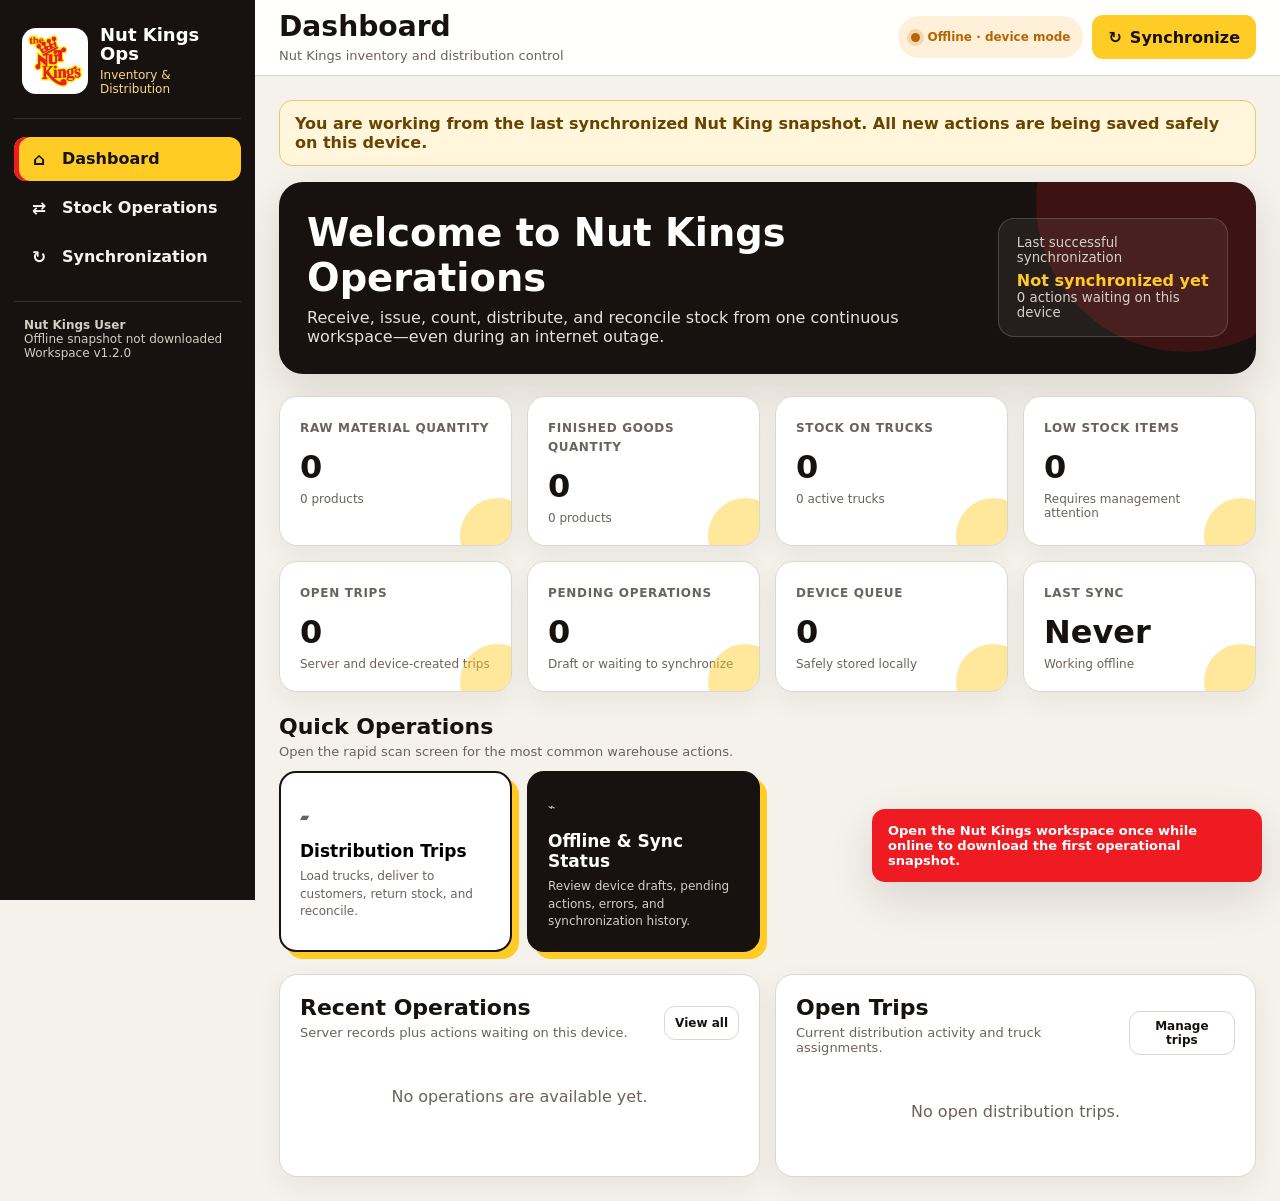
==== commit c7ea05bc: "Add files via upload" ====
--- a/nut_kings_ops/static/workspace/index.html
+++ b/nut_kings_ops/static/workspace/index.html
@@ -10,7 +10,7 @@
   <link rel="manifest" href="/nutkings/manifest.webmanifest">
   <link rel="icon" href="/nut_kings_ops/static/description/icon-192.png">
   <link rel="apple-touch-icon" href="/nut_kings_ops/static/description/icon-192.png">
-  <link rel="stylesheet" href="/nut_kings_ops/static/workspace/app-v1.0.0.css">
+  <link rel="stylesheet" href="/nut_kings_ops/static/workspace/app-v1.2.0.css">
   <title>Nut Kings Ops</title>
 </head>
 <body>
@@ -34,7 +34,7 @@
     <div class="nk-sidebar-foot">
       <strong id="sidebar-user">Nut King User</strong>
       <div id="sidebar-company">Loading company…</div>
-      <div id="sidebar-version">Workspace v1.0.0</div>
+      <div id="sidebar-version">Workspace v1.2.0</div>
       <a href="/nutkings/backend" id="developer-link" hidden>Backend</a>
     </div>
   </aside>
@@ -111,7 +111,7 @@
             <div class="nk-scan-row" style="grid-template-columns:minmax(240px,2fr) .8fr auto">
               <div class="nk-field product-field nk-autocomplete-field"><label>Scan Product Barcode</label><div class="nk-autocomplete-wrap"><input class="nk-input" id="count-scan" autocomplete="off" aria-autocomplete="list" aria-controls="count-product-suggestions" aria-expanded="false" placeholder="Scan barcode or type at least 3 characters"><div class="nk-autocomplete-menu" id="count-product-suggestions" role="listbox"></div></div><span class="nk-field-help">Type 3 letters or digits to search products by name, internal reference, or barcode.</span></div>
               <div class="nk-field"><label>Scan Quantity</label><input class="nk-input" id="count-scan-qty" type="number" min="0.001" step="0.001" value="1"></div>
-              <button class="nk-button dark" id="count-add-scan">Add Count</button>
+              <div class="nk-camera-action-stack"><button class="nk-button camera" id="count-camera" type="button"><span class="nk-camera-icon">▣</span> Scan with Camera</button><button class="nk-button dark" id="count-add-scan">Add Count</button></div>
             </div>
             <span class="nk-field-help">Repeated scans increase the counted quantity. Products with multiple lot rows should be counted directly on the correct row.</span>
           </div>
@@ -178,13 +178,35 @@
           <div class="nk-field"><label>Quantity</label><input class="nk-input" id="scan-qty" type="number" min="0.001" step="0.001" value="1"></div>
           <div class="nk-field"><label>Batch / Lot</label><input class="nk-input" id="scan-lot" placeholder="Optional"></div>
           <div class="nk-field"><label>Expiration Date</label><input class="nk-input" id="scan-expiration" type="date"></div>
-          <button class="nk-button dark" id="scan-add">Add</button>
+          <div class="nk-camera-action-stack"><button class="nk-button camera" id="scan-camera" type="button"><span class="nk-camera-icon">▣</span> Scan with Camera</button><button class="nk-button dark" id="scan-add">Add</button></div>
         </div>
       </div>
       <div class="nk-table-wrap" style="margin-top:15px"><table class="nk-table"><thead><tr><th>Product</th><th>Barcode</th><th class="number">Quantity</th><th>Unit</th><th>Batch / Lot</th><th>Expiration</th><th></th></tr></thead><tbody id="scan-lines-body"></tbody></table></div>
       <div class="nk-scan-summary"><span class="nk-total" id="scan-total">0 lines · 0 quantity</span><span class="nk-small nk-muted" id="scan-stock-message"></span></div>
     </div>
     <div class="nk-modal-foot"><button class="nk-button light" id="scan-clear">Clear</button><button class="nk-button secondary" id="scan-review">Review Operation</button></div>
+  </div>
+</div>
+
+<div class="nk-modal-backdrop nk-camera-backdrop" id="camera-modal">
+  <div class="nk-modal nk-camera-modal">
+    <div class="nk-modal-head">
+      <div><h2>Scan Barcode with Camera</h2><div class="nk-small nk-muted">Point the rear camera at one barcode. Successful scans use the same Rapid Scan or Physical Inventory workflow already in Nut Kings Ops.</div></div>
+      <button class="nk-close" id="camera-close" type="button" aria-label="Close camera">×</button>
+    </div>
+    <div class="nk-camera-body">
+      <div class="nk-camera-stage">
+        <video id="camera-video" playsinline muted></video>
+        <canvas id="camera-canvas" hidden></canvas>
+        <div class="nk-camera-guide" aria-hidden="true"><span></span></div>
+        <div class="nk-camera-mode" id="camera-mode">Preparing camera…</div>
+      </div>
+      <div class="nk-camera-status" id="camera-status"><strong>Ready to scan</strong><span>Keep the barcode inside the guide.</span></div>
+      <div class="nk-camera-help">
+        <span>✓ Rear camera preferred</span><span>✓ Repeated scans increase quantity</span><span>✓ Images stay on this device</span>
+      </div>
+    </div>
+    <div class="nk-modal-foot"><button class="nk-button light" id="camera-switch" type="button">Switch Camera</button><button class="nk-button danger" id="camera-stop" type="button">Stop Camera</button></div>
   </div>
 </div>
 
@@ -231,6 +253,6 @@
 </div>
 
 <div class="nk-toast-area" id="toast-area"></div>
-<script src="/nut_kings_ops/static/workspace/app-v1.0.0.js" defer></script>
+<script src="/nut_kings_ops/static/workspace/app-v1.2.0.js" defer></script>
 </body>
 </html>
--- a/nut_kings_ops/static/workspace/app-v1.2.0.css
+++ b/nut_kings_ops/static/workspace/app-v1.2.0.css
@@ -0,0 +1,353 @@
+:root {
+  --nk-red: #ef1b23;
+  --nk-red-dark: #bf1017;
+  --nk-yellow: #ffcb25;
+  --nk-ink: #17120f;
+  --nk-ink-soft: #2a2420;
+  --nk-cream: #f5f1eb;
+  --nk-paper: #ffffff;
+  --nk-muted: #6b625d;
+  --nk-line: #ded7cf;
+  --nk-green: #087f4f;
+  --nk-orange: #b76500;
+  --nk-blue: #175eb5;
+  --nk-shadow: 0 16px 45px rgba(23, 18, 15, .12);
+  --nk-radius: 18px;
+}
+* { box-sizing: border-box; }
+html { min-height: 100%; background: var(--nk-cream); scroll-behavior: smooth; }
+body { margin: 0; min-height: 100%; color: var(--nk-ink); background: var(--nk-cream); font-family: Inter, ui-sans-serif, system-ui, -apple-system, BlinkMacSystemFont, "Segoe UI", sans-serif; }
+button, input, select, textarea { font: inherit; }
+button { -webkit-tap-highlight-color: transparent; }
+a { color: inherit; }
+[hidden] { display: none !important; }
+
+.nk-app { min-height: 100vh; display: grid; grid-template-columns: 255px minmax(0, 1fr); }
+.nk-sidebar { position: sticky; top: 0; height: 100vh; overflow-y: auto; background: var(--nk-ink); color: #fff; padding: 18px 14px; z-index: 30; }
+.nk-brand { display: flex; align-items: center; gap: 12px; padding: 8px 8px 22px; border-bottom: 1px solid rgba(255,255,255,.12); }
+.nk-brand img { width: 66px; height: 66px; object-fit: contain; border-radius: 14px; background: #fff; padding: 5px; }
+.nk-brand strong { display: block; font-size: 18px; line-height: 1.05; }
+.nk-brand span { display: block; margin-top: 4px; color: #f8d983; font-size: 12px; }
+.nk-nav { display: grid; gap: 5px; margin-top: 18px; }
+.nk-nav-button { width: 100%; border: 0; color: #f7f3ef; background: transparent; border-radius: 12px; padding: 12px 13px; display: flex; align-items: center; gap: 11px; text-align: left; font-weight: 750; cursor: pointer; }
+.nk-nav-button:hover { background: rgba(255,255,255,.08); }
+.nk-nav-button.active { color: var(--nk-ink); background: var(--nk-yellow); box-shadow: inset 5px 0 var(--nk-red); }
+.nk-nav-icon { width: 24px; text-align: center; font-size: 17px; }
+.nk-sidebar-foot { margin-top: 22px; padding: 16px 10px; border-top: 1px solid rgba(255,255,255,.12); color: #d5ccc5; font-size: 12px; }
+.nk-sidebar-foot a { display: inline-block; margin-top: 10px; color: #fff; font-weight: 800; }
+
+.nk-main { min-width: 0; }
+.nk-topbar { position: sticky; top: 0; z-index: 25; min-height: 72px; padding: 12px 24px; display: flex; align-items: center; justify-content: space-between; gap: 16px; background: rgba(255,255,255,.94); border-bottom: 1px solid var(--nk-line); backdrop-filter: blur(15px); }
+.nk-mobile-menu { display: none; border: 0; background: var(--nk-ink); color: #fff; width: 44px; height: 44px; border-radius: 11px; cursor: pointer; }
+.nk-page-title { min-width: 0; }
+.nk-page-title h1 { margin: 0; font-size: clamp(22px, 2.2vw, 31px); line-height: 1.1; }
+.nk-page-title p { margin: 5px 0 0; color: var(--nk-muted); font-size: 13px; white-space: nowrap; overflow: hidden; text-overflow: ellipsis; }
+.nk-top-actions { display: flex; align-items: center; gap: 9px; }
+.nk-connection { display: inline-flex; align-items: center; gap: 8px; min-height: 42px; padding: 9px 13px; border-radius: 999px; font-weight: 850; font-size: 12px; background: #eaf6ef; color: var(--nk-green); }
+.nk-connection.offline { background: #fff1d9; color: var(--nk-orange); }
+.nk-dot { width: 9px; height: 9px; border-radius: 50%; background: currentColor; box-shadow: 0 0 0 4px color-mix(in srgb, currentColor 18%, transparent); }
+.nk-content { width: min(1540px, 100%); margin: 0 auto; padding: 24px; }
+.nk-page { display: none; animation: nkFade .2s ease; }
+.nk-page.active { display: block; }
+@keyframes nkFade { from { opacity: .3; transform: translateY(3px); } to { opacity: 1; transform: none; } }
+
+.nk-hero { position: relative; overflow: hidden; border-radius: 24px; padding: 28px; background: var(--nk-ink); color: #fff; box-shadow: var(--nk-shadow); display: flex; align-items: center; justify-content: space-between; gap: 25px; }
+.nk-hero::after { content: ""; position: absolute; width: 300px; height: 300px; right: -80px; top: -130px; border-radius: 50%; background: var(--nk-red); opacity: .17; }
+.nk-hero-copy { position: relative; z-index: 1; }
+.nk-hero-copy h2 { margin: 0 0 8px; font-size: clamp(26px, 3vw, 42px); }
+.nk-hero-copy p { margin: 0; color: #eadfda; max-width: 650px; }
+.nk-hero-status { position: relative; z-index: 1; min-width: 220px; padding: 16px 18px; border: 1px solid rgba(255,255,255,.17); border-radius: 16px; background: rgba(255,255,255,.06); }
+.nk-hero-status small { display: block; color: #d8cec8; }
+.nk-hero-status strong { display: block; margin-top: 6px; color: var(--nk-yellow); }
+
+.nk-grid { display: grid; gap: 15px; }
+.nk-grid-2 { grid-template-columns: repeat(2, minmax(0, 1fr)); }
+.nk-grid-3 { grid-template-columns: repeat(3, minmax(0, 1fr)); }
+.nk-grid-4 { grid-template-columns: repeat(4, minmax(0, 1fr)); }
+.nk-grid-5 { grid-template-columns: repeat(5, minmax(0, 1fr)); }
+.nk-section { margin-top: 22px; }
+.nk-section-head { display: flex; align-items: flex-end; justify-content: space-between; gap: 15px; margin-bottom: 12px; }
+.nk-section-head h2, .nk-card h2 { margin: 0; font-size: 22px; }
+.nk-section-head p { margin: 5px 0 0; color: var(--nk-muted); font-size: 13px; }
+.nk-card { background: var(--nk-paper); border: 1px solid var(--nk-line); border-radius: var(--nk-radius); padding: 20px; box-shadow: 0 9px 28px rgba(23,18,15,.06); }
+.nk-card-dark { color: #fff; background: var(--nk-ink); border-color: var(--nk-ink); }
+.nk-card-dark .nk-muted { color: #d8cec8; }
+.nk-kpi { position: relative; overflow: hidden; min-height: 130px; }
+.nk-kpi::after { content: ""; position: absolute; width: 75px; height: 75px; right: -24px; bottom: -28px; border-radius: 50%; background: var(--nk-yellow); opacity: .45; }
+.nk-kpi-label { color: var(--nk-muted); font-size: 12px; font-weight: 850; text-transform: uppercase; letter-spacing: .055em; }
+.nk-kpi-value { display: block; margin-top: 15px; font-size: 32px; line-height: 1; }
+.nk-kpi-note { display: block; margin-top: 9px; color: var(--nk-muted); font-size: 12px; }
+.nk-quick { min-height: 132px; padding: 19px; border: 2px solid var(--nk-ink); border-radius: 17px; background: #fff; box-shadow: 7px 7px 0 var(--nk-yellow); text-align: left; cursor: pointer; transition: .16s ease; }
+.nk-quick:hover { transform: translate(-2px,-2px); box-shadow: 10px 10px 0 var(--nk-red); }
+.nk-quick-icon { display: block; color: var(--nk-red); font-size: 25px; margin-bottom: 15px; }
+.nk-quick strong { display: block; font-size: 17px; }
+.nk-quick span { display: block; margin-top: 7px; color: var(--nk-muted); font-size: 12px; line-height: 1.45; }
+.nk-quick.dark { color: #fff; background: var(--nk-ink); }
+.nk-quick.dark span { color: #d7ccc6; }
+
+.nk-toolbar { display: flex; align-items: center; flex-wrap: wrap; gap: 10px; margin-bottom: 14px; }
+.nk-toolbar .nk-search { flex: 1 1 260px; }
+.nk-field { min-width: 0; }
+.nk-field label { display: block; margin-bottom: 6px; color: var(--nk-muted); font-size: 11px; font-weight: 900; letter-spacing: .055em; text-transform: uppercase; }
+.nk-input, .nk-select, .nk-textarea { width: 100%; min-height: 46px; padding: 11px 12px; border: 1px solid var(--nk-line); border-radius: 11px; color: var(--nk-ink); background: #fff; }
+.nk-textarea { min-height: 95px; resize: vertical; }
+.nk-input:focus, .nk-select:focus, .nk-textarea:focus { outline: 3px solid rgba(255,203,37,.35); border-color: var(--nk-yellow); }
+.nk-field-help { display: block; margin-top: 5px; color: var(--nk-muted); font-size: 11px; }
+.nk-form-grid { display: grid; grid-template-columns: repeat(3, minmax(0,1fr)); gap: 13px; }
+.nk-form-grid.two { grid-template-columns: repeat(2, minmax(0,1fr)); }
+.nk-form-grid.four { grid-template-columns: repeat(4, minmax(0,1fr)); }
+.nk-span-2 { grid-column: span 2; }
+.nk-span-3 { grid-column: span 3; }
+.nk-button { border: 0; min-height: 44px; padding: 10px 16px; border-radius: 11px; font-weight: 900; cursor: pointer; display: inline-flex; align-items: center; justify-content: center; gap: 8px; text-decoration: none; }
+.nk-button:disabled { opacity: .45; cursor: not-allowed; }
+.nk-button.primary { color: #fff; background: var(--nk-red); }
+.nk-button.primary:hover { background: var(--nk-red-dark); }
+.nk-button.secondary { color: var(--nk-ink); background: var(--nk-yellow); }
+.nk-button.dark { color: #fff; background: var(--nk-ink); }
+.nk-button.light { color: var(--nk-ink); background: #fff; border: 1px solid var(--nk-line); }
+.nk-button.danger { color: var(--nk-red); background: #fff0f0; border: 1px solid #f3b8bb; }
+.nk-button.small { min-height: 34px; padding: 7px 10px; font-size: 12px; }
+.nk-actions { display: flex; align-items: center; flex-wrap: wrap; gap: 9px; }
+.nk-muted { color: var(--nk-muted); }
+.nk-small { font-size: 12px; }
+.nk-warning-note { padding: 12px 14px; border-radius: 11px; background: #fff4d9; border: 1px solid #efd27f; color: #6b4600; font-size: 12px; }
+.nk-offline-banner { display: none; margin-bottom: 16px; padding: 13px 15px; border-radius: 13px; border: 1px solid #edc66f; background: #fff6dc; color: #694300; font-weight: 750; }
+.nk-offline-banner.show { display: block; }
+
+.nk-table-wrap { width: 100%; overflow: auto; border: 1px solid var(--nk-line); border-radius: 14px; background: #fff; }
+.nk-table { width: 100%; border-collapse: collapse; min-width: 780px; }
+.nk-table th, .nk-table td { padding: 12px 13px; border-bottom: 1px solid #eee8e2; text-align: left; vertical-align: middle; }
+.nk-table th { position: sticky; top: 0; z-index: 2; color: var(--nk-muted); background: #fbfaf8; font-size: 11px; text-transform: uppercase; letter-spacing: .055em; }
+.nk-table tr:last-child td { border-bottom: 0; }
+.nk-table .number { text-align: right; font-variant-numeric: tabular-nums; }
+.nk-empty { padding: 35px 20px !important; text-align: center !important; color: var(--nk-muted); }
+.nk-badge { display: inline-flex; align-items: center; gap: 5px; padding: 5px 9px; border-radius: 999px; color: var(--nk-ink-soft); background: #ece7e2; font-size: 11px; font-weight: 850; text-transform: capitalize; white-space: nowrap; }
+.nk-badge.done, .nk-badge.processed, .nk-badge.available { color: var(--nk-green); background: #e5f5eb; }
+.nk-badge.error, .nk-badge.cancelled { color: var(--nk-red); background: #ffe7e8; }
+.nk-badge.draft, .nk-badge.pending, .nk-badge.planned { color: var(--nk-orange); background: #fff1cd; }
+.nk-badge.loading, .nk-badge.in_progress, .nk-badge.reconciliation, .nk-badge.on_route { color: var(--nk-blue); background: #e6effb; }
+.nk-quantity-low { color: var(--nk-red); font-weight: 900; }
+.nk-difference.negative { color: var(--nk-red); font-weight: 900; }
+.nk-difference.positive { color: var(--nk-green); font-weight: 900; }
+
+.nk-scan-zone { margin-top: 16px; padding: 18px; border: 1px solid #edcf70; border-radius: 16px; background: #fff9e7; }
+.nk-scan-row { display: grid; grid-template-columns: minmax(240px, 2.2fr) .7fr 1fr 1fr auto; gap: 10px; align-items: end; }
+.nk-scan-row .nk-button { min-height: 46px; }
+
+.nk-camera-action-stack { display: grid; gap: 7px; align-self: end; }
+.nk-camera-action-stack .nk-button { white-space: nowrap; }
+.nk-button.camera { background: #fff; border: 1px solid #dcb433; color: #5b4300; }
+.nk-button.camera:hover { background: #fff6d3; }
+.nk-camera-icon { display: inline-block; margin-right: 6px; font-size: 15px; transform: translateY(-1px); }
+.nk-camera-backdrop { z-index: 140; }
+.nk-camera-modal { width: min(760px, 100%); overflow: hidden; }
+.nk-camera-body { padding: 18px 22px 10px; }
+.nk-camera-stage { position: relative; overflow: hidden; width: 100%; aspect-ratio: 4 / 3; min-height: 280px; border-radius: 18px; background: #090909; box-shadow: inset 0 0 0 1px rgba(255,255,255,.08); }
+.nk-camera-stage video { width: 100%; height: 100%; object-fit: cover; display: block; }
+.nk-camera-guide { position: absolute; inset: 50% auto auto 50%; width: min(82%, 560px); height: 34%; transform: translate(-50%,-50%); border: 2px solid rgba(255,255,255,.92); border-radius: 15px; box-shadow: 0 0 0 999px rgba(0,0,0,.22); }
+.nk-camera-guide::before, .nk-camera-guide::after, .nk-camera-guide span::before, .nk-camera-guide span::after { content: ''; position: absolute; width: 28px; height: 28px; border-color: #f5c928; border-style: solid; }
+.nk-camera-guide::before { left: -3px; top: -3px; border-width: 4px 0 0 4px; border-radius: 12px 0 0 0; }
+.nk-camera-guide::after { right: -3px; top: -3px; border-width: 4px 4px 0 0; border-radius: 0 12px 0 0; }
+.nk-camera-guide span::before { left: -3px; bottom: -3px; border-width: 0 0 4px 4px; border-radius: 0 0 0 12px; }
+.nk-camera-guide span::after { right: -3px; bottom: -3px; border-width: 0 4px 4px 0; border-radius: 0 0 12px 0; }
+.nk-camera-mode { position: absolute; top: 12px; left: 12px; max-width: calc(100% - 24px); padding: 7px 10px; border-radius: 999px; background: rgba(0,0,0,.66); color: #fff; font-size: 11px; font-weight: 800; letter-spacing: .02em; }
+.nk-camera-status { margin-top: 12px; padding: 13px 15px; border: 1px solid var(--nk-line); border-radius: 13px; background: #fff; display: grid; gap: 3px; }
+.nk-camera-status strong { font-size: 14px; }
+.nk-camera-status span { font-size: 12px; color: var(--nk-muted); }
+.nk-camera-status.success { border-color: #b8dfc7; background: #f1fbf5; }
+.nk-camera-status.error { border-color: #f1b8b8; background: #fff3f3; }
+.nk-camera-help { display: flex; flex-wrap: wrap; gap: 8px 14px; margin: 11px 2px 4px; color: var(--nk-muted); font-size: 11px; font-weight: 700; }
+@media (max-width: 650px) {
+  .nk-camera-action-stack { width: 100%; grid-template-columns: 1fr 1fr; }
+  .nk-camera-action-stack .nk-button { min-width: 0; padding-left: 10px; padding-right: 10px; }
+  .nk-camera-body { padding: 12px; }
+  .nk-camera-stage { min-height: 300px; aspect-ratio: 3 / 4; border-radius: 15px; }
+  .nk-camera-guide { width: 88%; height: 27%; }
+  .nk-camera-help { display: grid; }
+}
+.nk-scan-summary { margin-top: 13px; display: flex; align-items: center; justify-content: space-between; gap: 12px; }
+.nk-total { font-size: 18px; font-weight: 900; }
+
+.nk-trip-grid { display: grid; grid-template-columns: repeat(2,minmax(0,1fr)); gap: 14px; }
+.nk-trip-card { border: 1px solid var(--nk-line); border-radius: 16px; padding: 17px; background: #fff; }
+.nk-trip-head { display: flex; align-items: start; justify-content: space-between; gap: 12px; }
+.nk-trip-head h3 { margin: 0; }
+.nk-trip-meta { margin: 12px 0; display: grid; grid-template-columns: repeat(2,minmax(0,1fr)); gap: 8px; color: var(--nk-muted); font-size: 12px; }
+.nk-trip-totals { display: grid; grid-template-columns: repeat(5,minmax(0,1fr)); gap: 7px; padding: 10px; border-radius: 12px; background: #f8f5f1; }
+.nk-trip-totals span { display: block; color: var(--nk-muted); font-size: 9px; text-transform: uppercase; }
+.nk-trip-totals strong { display: block; margin-top: 4px; }
+
+.nk-modal-backdrop { position: fixed; inset: 0; z-index: 100; padding: 18px; display: none; align-items: center; justify-content: center; background: rgba(23,18,15,.75); }
+.nk-modal-backdrop.open { display: flex; }
+.nk-modal { width: min(980px,100%); max-height: 94vh; overflow: auto; border-radius: 21px; background: #fff; box-shadow: 0 28px 80px rgba(0,0,0,.35); }
+.nk-modal-head { position: sticky; top: 0; z-index: 4; display: flex; align-items: start; justify-content: space-between; gap: 15px; padding: 19px 22px; border-bottom: 1px solid var(--nk-line); background: rgba(255,255,255,.97); }
+.nk-modal-head h2 { margin: 0; }
+.nk-modal-body { padding: 22px; }
+.nk-modal-foot { position: sticky; bottom: 0; display: flex; align-items: center; justify-content: flex-end; flex-wrap: wrap; gap: 9px; padding: 15px 22px; border-top: 1px solid var(--nk-line); background: rgba(255,255,255,.97); }
+.nk-close { border: 0; width: 38px; height: 38px; border-radius: 50%; background: #eee8e3; cursor: pointer; font-size: 18px; }
+.nk-review-meta { display: grid; grid-template-columns: repeat(3,minmax(0,1fr)); gap: 10px; margin: 14px 0; }
+.nk-review-meta div { padding: 11px; border-radius: 11px; background: #f8f5f1; }
+.nk-review-meta span { display: block; color: var(--nk-muted); font-size: 10px; font-weight: 850; text-transform: uppercase; }
+.nk-review-meta strong { display: block; margin-top: 5px; }
+
+.nk-toast-area { position: fixed; z-index: 150; right: 18px; bottom: 18px; width: min(390px, calc(100vw - 36px)); display: grid; gap: 10px; }
+.nk-toast { padding: 14px 16px; border-radius: 13px; color: #fff; background: var(--nk-ink); box-shadow: var(--nk-shadow); animation: nkToast .25s ease; font-size: 13px; font-weight: 750; }
+.nk-toast.success { background: var(--nk-green); }
+.nk-toast.error { background: var(--nk-red); }
+@keyframes nkToast { from { transform: translateY(8px); opacity: 0; } }
+.nk-progress { height: 8px; overflow: hidden; border-radius: 999px; background: #eee8e2; }
+.nk-progress > span { display: block; height: 100%; border-radius: inherit; background: var(--nk-red); }
+.nk-report-bar { display: grid; gap: 8px; }
+.nk-report-line { display: grid; grid-template-columns: minmax(150px,.8fr) 2fr 80px; gap: 10px; align-items: center; font-size: 12px; }
+.nk-report-line .bar { height: 10px; border-radius: 999px; background: #eee7e1; overflow: hidden; }
+.nk-report-line .bar span { display: block; height: 100%; background: var(--nk-red); border-radius: inherit; }
+
+@media (max-width: 1180px) {
+  .nk-grid-5 { grid-template-columns: repeat(3,minmax(0,1fr)); }
+  .nk-grid-4 { grid-template-columns: repeat(2,minmax(0,1fr)); }
+  .nk-form-grid.four { grid-template-columns: repeat(2,minmax(0,1fr)); }
+  .nk-scan-row { grid-template-columns: 1fr 1fr; }
+  .nk-scan-row .product-field { grid-column: 1 / -1; }
+}
+@media (max-width: 900px) {
+  .nk-app { grid-template-columns: 1fr; }
+  .nk-sidebar { position: fixed; left: 0; transform: translateX(-105%); width: 270px; transition: transform .2s ease; box-shadow: 20px 0 50px rgba(0,0,0,.25); }
+  .nk-sidebar.open { transform: translateX(0); }
+  .nk-mobile-menu { display: inline-flex; align-items: center; justify-content: center; }
+  .nk-topbar { padding: 11px 15px; }
+  .nk-content { padding: 16px; }
+  .nk-top-actions .nk-button span { display: none; }
+  .nk-hero { align-items: flex-start; flex-direction: column; }
+  .nk-hero-status { width: 100%; }
+  .nk-grid-3 { grid-template-columns: repeat(2,minmax(0,1fr)); }
+  .nk-trip-grid { grid-template-columns: 1fr; }
+}
+@media (max-width: 650px) {
+  .nk-content { padding: 11px; }
+  .nk-topbar { align-items: flex-start; }
+  .nk-page-title p { display: none; }
+  .nk-connection { max-width: 155px; overflow: hidden; text-overflow: ellipsis; white-space: nowrap; }
+  .nk-grid-2, .nk-grid-3, .nk-grid-4, .nk-grid-5 { grid-template-columns: 1fr; }
+  .nk-form-grid, .nk-form-grid.two, .nk-form-grid.four { grid-template-columns: 1fr; }
+  .nk-span-2, .nk-span-3 { grid-column: auto; }
+  .nk-scan-row { grid-template-columns: 1fr; }
+  .nk-trip-totals { grid-template-columns: repeat(3,minmax(0,1fr)); }
+  .nk-review-meta { grid-template-columns: 1fr; }
+  .nk-modal-backdrop { padding: 0; align-items: flex-end; }
+  .nk-modal { max-height: 96vh; border-radius: 20px 20px 0 0; }
+  .nk-modal-foot .nk-button { flex: 1; }
+}
+
+.nk-list-item {
+  border: 1px solid var(--nk-line);
+  border-radius: 14px;
+  padding: 14px;
+  background: #fff;
+  margin-bottom: 10px;
+}
+
+/* Product autocomplete */
+.nk-autocomplete-field { position: relative; }
+.nk-autocomplete-wrap { position: relative; }
+.nk-autocomplete-menu {
+  position: absolute;
+  z-index: 30;
+  top: calc(100% + 6px);
+  left: 0;
+  right: 0;
+  display: none;
+  max-height: 320px;
+  overflow-y: auto;
+  border: 1px solid #d9d0c8;
+  border-radius: 13px;
+  background: #fff;
+  box-shadow: 0 18px 45px rgba(23,18,15,.18);
+}
+.nk-autocomplete-menu.open { display: block; }
+.nk-autocomplete-item {
+  width: 100%;
+  min-height: 58px;
+  padding: 10px 12px;
+  border: 0;
+  border-bottom: 1px solid #eee8e2;
+  background: #fff;
+  color: var(--nk-ink);
+  display: flex;
+  align-items: center;
+  justify-content: space-between;
+  gap: 14px;
+  text-align: left;
+  cursor: pointer;
+}
+.nk-autocomplete-item:last-child { border-bottom: 0; }
+.nk-autocomplete-item:hover,
+.nk-autocomplete-item.active { background: #fff5cf; }
+.nk-autocomplete-item strong { display: block; font-size: 13px; }
+.nk-autocomplete-item small { display: block; margin-top: 4px; color: var(--nk-muted); font-size: 11px; }
+.nk-autocomplete-stock { flex: 0 0 auto; color: var(--nk-green); font-size: 11px; font-weight: 900; white-space: nowrap; }
+.nk-autocomplete-empty { padding: 14px; color: var(--nk-muted); font-size: 12px; }
+@media (max-width: 650px) {
+  .nk-autocomplete-item { align-items: flex-start; flex-direction: column; gap: 5px; }
+  .nk-autocomplete-stock { white-space: normal; }
+}
+
+/* Native stock-operation lifecycle */
+.nk-status-flow {
+  display: flex;
+  align-items: stretch;
+  gap: 8px;
+  margin: 0 0 18px;
+  overflow-x: auto;
+}
+.nk-status-flow span {
+  position: relative;
+  min-width: 128px;
+  padding: 11px 18px;
+  border: 1px solid var(--nk-line);
+  border-radius: 999px;
+  background: #f1ede8;
+  color: var(--nk-muted);
+  font-size: 12px;
+  font-weight: 900;
+  text-align: center;
+  white-space: nowrap;
+}
+.nk-status-flow span.active {
+  border-color: #e4b01e;
+  background: #fff5cf;
+  color: var(--nk-ink);
+}
+.nk-status-flow span.current {
+  border-color: var(--nk-red);
+  background: var(--nk-red);
+  color: #fff;
+}
+.nk-status-flow span.cancelled {
+  border-color: #b20d14;
+  background: #fff0f1;
+  color: #b20d14;
+}
+@media (max-width: 650px) {
+  .nk-status-flow span { min-width: 110px; padding: 9px 14px; }
+}
+
+.nk-badge.confirmed { color: var(--nk-blue); background: #e6effb; }
+
+/* Odoo-native hybrid transfer layer */
+.nk-native-statusbar{display:grid;grid-template-columns:repeat(4,minmax(120px,1fr));gap:10px;margin-bottom:20px}
+.nk-native-statusbar span{position:relative;padding:15px 18px;text-align:center;border:1px solid #ded7d0;background:#eee9e4;color:#716a65;font-weight:800;border-radius:14px}
+.nk-native-statusbar span.passed{background:#fff2c5;border-color:#f5bd1f;color:#221b17}
+.nk-native-statusbar span.active{background:#f51f2b;border-color:#f51f2b;color:#fff}
+.nk-native-cancelled{display:inline-flex;padding:10px 18px;border-radius:999px;background:#ffe4e4;color:#b61520;font-weight:900;margin-bottom:18px}
+.nk-review-meta .nk-card{padding:16px;box-shadow:none;background:#f7f4f1}
+.nk-review-meta .nk-card span{display:block;color:#716a65;text-transform:uppercase;font-size:.73rem;font-weight:900;margin-bottom:5px}
+.nk-review-meta .nk-card strong{display:block;font-size:1rem}
+.nk-product-link{appearance:none;border:0;background:transparent;padding:0;color:#008b94;font:inherit;font-weight:800;text-align:left;cursor:pointer}
+.nk-product-link:hover{text-decoration:underline}
+.nk-sync-note,.nk-snapshot-banner{margin-top:14px;padding:13px 16px;border-radius:13px;background:#fff3c9;border:1px solid #f2c34b;font-weight:700}
+.nk-sync-note.error{background:#ffe7e8;border-color:#ffb3b8;color:#ad1721}
+.nk-modal-wide{width:min(1280px,100%)}
+.nk-product-kpis{grid-template-columns:repeat(5,minmax(0,1fr))}
+.nk-check-row{display:flex;align-items:flex-start;gap:10px;margin-top:16px;padding:14px;border-radius:12px;background:#f8f5f1;font-weight:700}
+.nk-warning-text{color:#9a6500;font-weight:800;margin-top:5px}
+@media(max-width:900px){.nk-native-statusbar{grid-template-columns:repeat(2,1fr)}.nk-product-kpis{grid-template-columns:repeat(2,1fr)}}
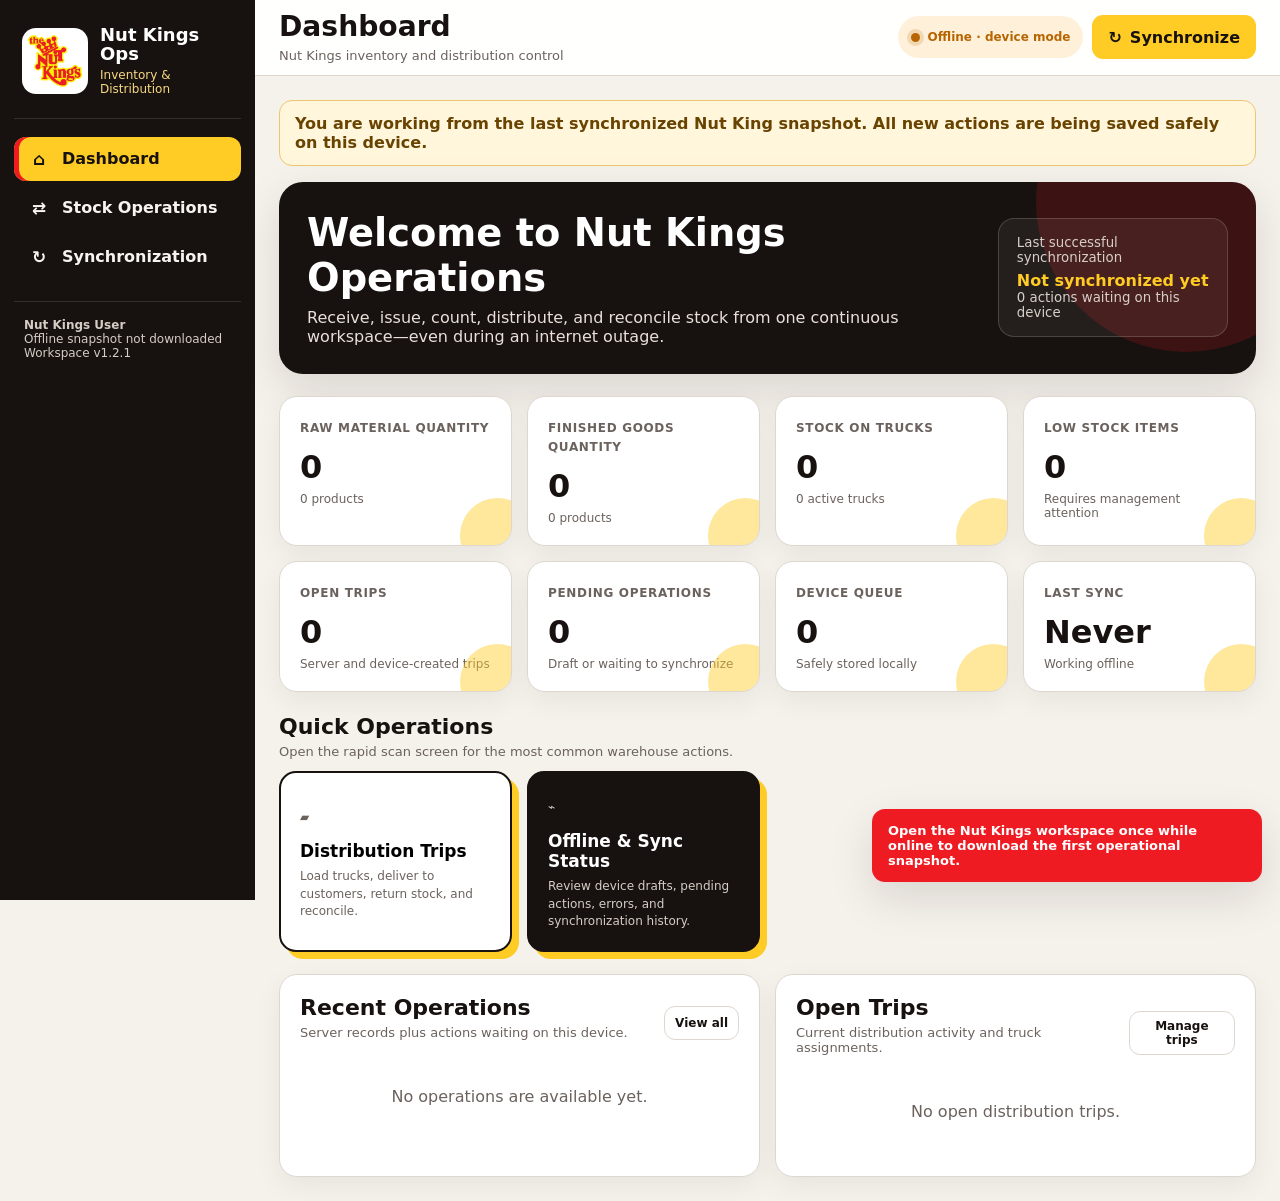
==== commit 2637a295: "Add files via upload" ====
--- a/nut_kings_ops/static/workspace/index.html
+++ b/nut_kings_ops/static/workspace/index.html
@@ -10,7 +10,7 @@
   <link rel="manifest" href="/nutkings/manifest.webmanifest">
   <link rel="icon" href="/nut_kings_ops/static/description/icon-192.png">
   <link rel="apple-touch-icon" href="/nut_kings_ops/static/description/icon-192.png">
-  <link rel="stylesheet" href="/nut_kings_ops/static/workspace/app-v1.2.0.css">
+  <link rel="stylesheet" href="/nut_kings_ops/static/workspace/app-v1.2.1.css">
   <title>Nut Kings Ops</title>
 </head>
 <body>
@@ -34,7 +34,7 @@
     <div class="nk-sidebar-foot">
       <strong id="sidebar-user">Nut King User</strong>
       <div id="sidebar-company">Loading company…</div>
-      <div id="sidebar-version">Workspace v1.2.0</div>
+      <div id="sidebar-version">Workspace v1.2.1</div>
       <a href="/nutkings/backend" id="developer-link" hidden>Backend</a>
     </div>
   </aside>
@@ -253,6 +253,6 @@
 </div>
 
 <div class="nk-toast-area" id="toast-area"></div>
-<script src="/nut_kings_ops/static/workspace/app-v1.2.0.js" defer></script>
+<script src="/nut_kings_ops/static/workspace/app-v1.2.1.js" defer></script>
 </body>
 </html>
--- a/nut_kings_ops/static/workspace/app-v1.2.1.css
+++ b/nut_kings_ops/static/workspace/app-v1.2.1.css
@@ -0,0 +1,353 @@
+:root {
+  --nk-red: #ef1b23;
+  --nk-red-dark: #bf1017;
+  --nk-yellow: #ffcb25;
+  --nk-ink: #17120f;
+  --nk-ink-soft: #2a2420;
+  --nk-cream: #f5f1eb;
+  --nk-paper: #ffffff;
+  --nk-muted: #6b625d;
+  --nk-line: #ded7cf;
+  --nk-green: #087f4f;
+  --nk-orange: #b76500;
+  --nk-blue: #175eb5;
+  --nk-shadow: 0 16px 45px rgba(23, 18, 15, .12);
+  --nk-radius: 18px;
+}
+* { box-sizing: border-box; }
+html { min-height: 100%; background: var(--nk-cream); scroll-behavior: smooth; }
+body { margin: 0; min-height: 100%; color: var(--nk-ink); background: var(--nk-cream); font-family: Inter, ui-sans-serif, system-ui, -apple-system, BlinkMacSystemFont, "Segoe UI", sans-serif; }
+button, input, select, textarea { font: inherit; }
+button { -webkit-tap-highlight-color: transparent; }
+a { color: inherit; }
+[hidden] { display: none !important; }
+
+.nk-app { min-height: 100vh; display: grid; grid-template-columns: 255px minmax(0, 1fr); }
+.nk-sidebar { position: sticky; top: 0; height: 100vh; overflow-y: auto; background: var(--nk-ink); color: #fff; padding: 18px 14px; z-index: 30; }
+.nk-brand { display: flex; align-items: center; gap: 12px; padding: 8px 8px 22px; border-bottom: 1px solid rgba(255,255,255,.12); }
+.nk-brand img { width: 66px; height: 66px; object-fit: contain; border-radius: 14px; background: #fff; padding: 5px; }
+.nk-brand strong { display: block; font-size: 18px; line-height: 1.05; }
+.nk-brand span { display: block; margin-top: 4px; color: #f8d983; font-size: 12px; }
+.nk-nav { display: grid; gap: 5px; margin-top: 18px; }
+.nk-nav-button { width: 100%; border: 0; color: #f7f3ef; background: transparent; border-radius: 12px; padding: 12px 13px; display: flex; align-items: center; gap: 11px; text-align: left; font-weight: 750; cursor: pointer; }
+.nk-nav-button:hover { background: rgba(255,255,255,.08); }
+.nk-nav-button.active { color: var(--nk-ink); background: var(--nk-yellow); box-shadow: inset 5px 0 var(--nk-red); }
+.nk-nav-icon { width: 24px; text-align: center; font-size: 17px; }
+.nk-sidebar-foot { margin-top: 22px; padding: 16px 10px; border-top: 1px solid rgba(255,255,255,.12); color: #d5ccc5; font-size: 12px; }
+.nk-sidebar-foot a { display: inline-block; margin-top: 10px; color: #fff; font-weight: 800; }
+
+.nk-main { min-width: 0; }
+.nk-topbar { position: sticky; top: 0; z-index: 25; min-height: 72px; padding: 12px 24px; display: flex; align-items: center; justify-content: space-between; gap: 16px; background: rgba(255,255,255,.94); border-bottom: 1px solid var(--nk-line); backdrop-filter: blur(15px); }
+.nk-mobile-menu { display: none; border: 0; background: var(--nk-ink); color: #fff; width: 44px; height: 44px; border-radius: 11px; cursor: pointer; }
+.nk-page-title { min-width: 0; }
+.nk-page-title h1 { margin: 0; font-size: clamp(22px, 2.2vw, 31px); line-height: 1.1; }
+.nk-page-title p { margin: 5px 0 0; color: var(--nk-muted); font-size: 13px; white-space: nowrap; overflow: hidden; text-overflow: ellipsis; }
+.nk-top-actions { display: flex; align-items: center; gap: 9px; }
+.nk-connection { display: inline-flex; align-items: center; gap: 8px; min-height: 42px; padding: 9px 13px; border-radius: 999px; font-weight: 850; font-size: 12px; background: #eaf6ef; color: var(--nk-green); }
+.nk-connection.offline { background: #fff1d9; color: var(--nk-orange); }
+.nk-dot { width: 9px; height: 9px; border-radius: 50%; background: currentColor; box-shadow: 0 0 0 4px color-mix(in srgb, currentColor 18%, transparent); }
+.nk-content { width: min(1540px, 100%); margin: 0 auto; padding: 24px; }
+.nk-page { display: none; animation: nkFade .2s ease; }
+.nk-page.active { display: block; }
+@keyframes nkFade { from { opacity: .3; transform: translateY(3px); } to { opacity: 1; transform: none; } }
+
+.nk-hero { position: relative; overflow: hidden; border-radius: 24px; padding: 28px; background: var(--nk-ink); color: #fff; box-shadow: var(--nk-shadow); display: flex; align-items: center; justify-content: space-between; gap: 25px; }
+.nk-hero::after { content: ""; position: absolute; width: 300px; height: 300px; right: -80px; top: -130px; border-radius: 50%; background: var(--nk-red); opacity: .17; }
+.nk-hero-copy { position: relative; z-index: 1; }
+.nk-hero-copy h2 { margin: 0 0 8px; font-size: clamp(26px, 3vw, 42px); }
+.nk-hero-copy p { margin: 0; color: #eadfda; max-width: 650px; }
+.nk-hero-status { position: relative; z-index: 1; min-width: 220px; padding: 16px 18px; border: 1px solid rgba(255,255,255,.17); border-radius: 16px; background: rgba(255,255,255,.06); }
+.nk-hero-status small { display: block; color: #d8cec8; }
+.nk-hero-status strong { display: block; margin-top: 6px; color: var(--nk-yellow); }
+
+.nk-grid { display: grid; gap: 15px; }
+.nk-grid-2 { grid-template-columns: repeat(2, minmax(0, 1fr)); }
+.nk-grid-3 { grid-template-columns: repeat(3, minmax(0, 1fr)); }
+.nk-grid-4 { grid-template-columns: repeat(4, minmax(0, 1fr)); }
+.nk-grid-5 { grid-template-columns: repeat(5, minmax(0, 1fr)); }
+.nk-section { margin-top: 22px; }
+.nk-section-head { display: flex; align-items: flex-end; justify-content: space-between; gap: 15px; margin-bottom: 12px; }
+.nk-section-head h2, .nk-card h2 { margin: 0; font-size: 22px; }
+.nk-section-head p { margin: 5px 0 0; color: var(--nk-muted); font-size: 13px; }
+.nk-card { background: var(--nk-paper); border: 1px solid var(--nk-line); border-radius: var(--nk-radius); padding: 20px; box-shadow: 0 9px 28px rgba(23,18,15,.06); }
+.nk-card-dark { color: #fff; background: var(--nk-ink); border-color: var(--nk-ink); }
+.nk-card-dark .nk-muted { color: #d8cec8; }
+.nk-kpi { position: relative; overflow: hidden; min-height: 130px; }
+.nk-kpi::after { content: ""; position: absolute; width: 75px; height: 75px; right: -24px; bottom: -28px; border-radius: 50%; background: var(--nk-yellow); opacity: .45; }
+.nk-kpi-label { color: var(--nk-muted); font-size: 12px; font-weight: 850; text-transform: uppercase; letter-spacing: .055em; }
+.nk-kpi-value { display: block; margin-top: 15px; font-size: 32px; line-height: 1; }
+.nk-kpi-note { display: block; margin-top: 9px; color: var(--nk-muted); font-size: 12px; }
+.nk-quick { min-height: 132px; padding: 19px; border: 2px solid var(--nk-ink); border-radius: 17px; background: #fff; box-shadow: 7px 7px 0 var(--nk-yellow); text-align: left; cursor: pointer; transition: .16s ease; }
+.nk-quick:hover { transform: translate(-2px,-2px); box-shadow: 10px 10px 0 var(--nk-red); }
+.nk-quick-icon { display: block; color: var(--nk-red); font-size: 25px; margin-bottom: 15px; }
+.nk-quick strong { display: block; font-size: 17px; }
+.nk-quick span { display: block; margin-top: 7px; color: var(--nk-muted); font-size: 12px; line-height: 1.45; }
+.nk-quick.dark { color: #fff; background: var(--nk-ink); }
+.nk-quick.dark span { color: #d7ccc6; }
+
+.nk-toolbar { display: flex; align-items: center; flex-wrap: wrap; gap: 10px; margin-bottom: 14px; }
+.nk-toolbar .nk-search { flex: 1 1 260px; }
+.nk-field { min-width: 0; }
+.nk-field label { display: block; margin-bottom: 6px; color: var(--nk-muted); font-size: 11px; font-weight: 900; letter-spacing: .055em; text-transform: uppercase; }
+.nk-input, .nk-select, .nk-textarea { width: 100%; min-height: 46px; padding: 11px 12px; border: 1px solid var(--nk-line); border-radius: 11px; color: var(--nk-ink); background: #fff; }
+.nk-textarea { min-height: 95px; resize: vertical; }
+.nk-input:focus, .nk-select:focus, .nk-textarea:focus { outline: 3px solid rgba(255,203,37,.35); border-color: var(--nk-yellow); }
+.nk-field-help { display: block; margin-top: 5px; color: var(--nk-muted); font-size: 11px; }
+.nk-form-grid { display: grid; grid-template-columns: repeat(3, minmax(0,1fr)); gap: 13px; }
+.nk-form-grid.two { grid-template-columns: repeat(2, minmax(0,1fr)); }
+.nk-form-grid.four { grid-template-columns: repeat(4, minmax(0,1fr)); }
+.nk-span-2 { grid-column: span 2; }
+.nk-span-3 { grid-column: span 3; }
+.nk-button { border: 0; min-height: 44px; padding: 10px 16px; border-radius: 11px; font-weight: 900; cursor: pointer; display: inline-flex; align-items: center; justify-content: center; gap: 8px; text-decoration: none; }
+.nk-button:disabled { opacity: .45; cursor: not-allowed; }
+.nk-button.primary { color: #fff; background: var(--nk-red); }
+.nk-button.primary:hover { background: var(--nk-red-dark); }
+.nk-button.secondary { color: var(--nk-ink); background: var(--nk-yellow); }
+.nk-button.dark { color: #fff; background: var(--nk-ink); }
+.nk-button.light { color: var(--nk-ink); background: #fff; border: 1px solid var(--nk-line); }
+.nk-button.danger { color: var(--nk-red); background: #fff0f0; border: 1px solid #f3b8bb; }
+.nk-button.small { min-height: 34px; padding: 7px 10px; font-size: 12px; }
+.nk-actions { display: flex; align-items: center; flex-wrap: wrap; gap: 9px; }
+.nk-muted { color: var(--nk-muted); }
+.nk-small { font-size: 12px; }
+.nk-warning-note { padding: 12px 14px; border-radius: 11px; background: #fff4d9; border: 1px solid #efd27f; color: #6b4600; font-size: 12px; }
+.nk-offline-banner { display: none; margin-bottom: 16px; padding: 13px 15px; border-radius: 13px; border: 1px solid #edc66f; background: #fff6dc; color: #694300; font-weight: 750; }
+.nk-offline-banner.show { display: block; }
+
+.nk-table-wrap { width: 100%; overflow: auto; border: 1px solid var(--nk-line); border-radius: 14px; background: #fff; }
+.nk-table { width: 100%; border-collapse: collapse; min-width: 780px; }
+.nk-table th, .nk-table td { padding: 12px 13px; border-bottom: 1px solid #eee8e2; text-align: left; vertical-align: middle; }
+.nk-table th { position: sticky; top: 0; z-index: 2; color: var(--nk-muted); background: #fbfaf8; font-size: 11px; text-transform: uppercase; letter-spacing: .055em; }
+.nk-table tr:last-child td { border-bottom: 0; }
+.nk-table .number { text-align: right; font-variant-numeric: tabular-nums; }
+.nk-empty { padding: 35px 20px !important; text-align: center !important; color: var(--nk-muted); }
+.nk-badge { display: inline-flex; align-items: center; gap: 5px; padding: 5px 9px; border-radius: 999px; color: var(--nk-ink-soft); background: #ece7e2; font-size: 11px; font-weight: 850; text-transform: capitalize; white-space: nowrap; }
+.nk-badge.done, .nk-badge.processed, .nk-badge.available { color: var(--nk-green); background: #e5f5eb; }
+.nk-badge.error, .nk-badge.cancelled { color: var(--nk-red); background: #ffe7e8; }
+.nk-badge.draft, .nk-badge.pending, .nk-badge.planned { color: var(--nk-orange); background: #fff1cd; }
+.nk-badge.loading, .nk-badge.in_progress, .nk-badge.reconciliation, .nk-badge.on_route { color: var(--nk-blue); background: #e6effb; }
+.nk-quantity-low { color: var(--nk-red); font-weight: 900; }
+.nk-difference.negative { color: var(--nk-red); font-weight: 900; }
+.nk-difference.positive { color: var(--nk-green); font-weight: 900; }
+
+.nk-scan-zone { margin-top: 16px; padding: 18px; border: 1px solid #edcf70; border-radius: 16px; background: #fff9e7; }
+.nk-scan-row { display: grid; grid-template-columns: minmax(240px, 2.2fr) .7fr 1fr 1fr auto; gap: 10px; align-items: end; }
+.nk-scan-row .nk-button { min-height: 46px; }
+
+.nk-camera-action-stack { display: grid; gap: 7px; align-self: end; }
+.nk-camera-action-stack .nk-button { white-space: nowrap; }
+.nk-button.camera { background: #fff; border: 1px solid #dcb433; color: #5b4300; }
+.nk-button.camera:hover { background: #fff6d3; }
+.nk-camera-icon { display: inline-block; margin-right: 6px; font-size: 15px; transform: translateY(-1px); }
+.nk-camera-backdrop { z-index: 140; }
+.nk-camera-modal { width: min(760px, 100%); overflow: hidden; }
+.nk-camera-body { padding: 18px 22px 10px; }
+.nk-camera-stage { position: relative; overflow: hidden; width: 100%; aspect-ratio: 4 / 3; min-height: 280px; border-radius: 18px; background: #090909; box-shadow: inset 0 0 0 1px rgba(255,255,255,.08); }
+.nk-camera-stage video { width: 100%; height: 100%; object-fit: cover; display: block; }
+.nk-camera-guide { position: absolute; inset: 50% auto auto 50%; width: min(82%, 560px); height: 34%; transform: translate(-50%,-50%); border: 2px solid rgba(255,255,255,.92); border-radius: 15px; box-shadow: 0 0 0 999px rgba(0,0,0,.22); }
+.nk-camera-guide::before, .nk-camera-guide::after, .nk-camera-guide span::before, .nk-camera-guide span::after { content: ''; position: absolute; width: 28px; height: 28px; border-color: #f5c928; border-style: solid; }
+.nk-camera-guide::before { left: -3px; top: -3px; border-width: 4px 0 0 4px; border-radius: 12px 0 0 0; }
+.nk-camera-guide::after { right: -3px; top: -3px; border-width: 4px 4px 0 0; border-radius: 0 12px 0 0; }
+.nk-camera-guide span::before { left: -3px; bottom: -3px; border-width: 0 0 4px 4px; border-radius: 0 0 0 12px; }
+.nk-camera-guide span::after { right: -3px; bottom: -3px; border-width: 0 4px 4px 0; border-radius: 0 0 12px 0; }
+.nk-camera-mode { position: absolute; top: 12px; left: 12px; max-width: calc(100% - 24px); padding: 7px 10px; border-radius: 999px; background: rgba(0,0,0,.66); color: #fff; font-size: 11px; font-weight: 800; letter-spacing: .02em; }
+.nk-camera-status { margin-top: 12px; padding: 13px 15px; border: 1px solid var(--nk-line); border-radius: 13px; background: #fff; display: grid; gap: 3px; }
+.nk-camera-status strong { font-size: 14px; }
+.nk-camera-status span { font-size: 12px; color: var(--nk-muted); }
+.nk-camera-status.success { border-color: #b8dfc7; background: #f1fbf5; }
+.nk-camera-status.error { border-color: #f1b8b8; background: #fff3f3; }
+.nk-camera-help { display: flex; flex-wrap: wrap; gap: 8px 14px; margin: 11px 2px 4px; color: var(--nk-muted); font-size: 11px; font-weight: 700; }
+@media (max-width: 650px) {
+  .nk-camera-action-stack { width: 100%; grid-template-columns: 1fr 1fr; }
+  .nk-camera-action-stack .nk-button { min-width: 0; padding-left: 10px; padding-right: 10px; }
+  .nk-camera-body { padding: 12px; }
+  .nk-camera-stage { min-height: 300px; aspect-ratio: 3 / 4; border-radius: 15px; }
+  .nk-camera-guide { width: 88%; height: 27%; }
+  .nk-camera-help { display: grid; }
+}
+.nk-scan-summary { margin-top: 13px; display: flex; align-items: center; justify-content: space-between; gap: 12px; }
+.nk-total { font-size: 18px; font-weight: 900; }
+
+.nk-trip-grid { display: grid; grid-template-columns: repeat(2,minmax(0,1fr)); gap: 14px; }
+.nk-trip-card { border: 1px solid var(--nk-line); border-radius: 16px; padding: 17px; background: #fff; }
+.nk-trip-head { display: flex; align-items: start; justify-content: space-between; gap: 12px; }
+.nk-trip-head h3 { margin: 0; }
+.nk-trip-meta { margin: 12px 0; display: grid; grid-template-columns: repeat(2,minmax(0,1fr)); gap: 8px; color: var(--nk-muted); font-size: 12px; }
+.nk-trip-totals { display: grid; grid-template-columns: repeat(5,minmax(0,1fr)); gap: 7px; padding: 10px; border-radius: 12px; background: #f8f5f1; }
+.nk-trip-totals span { display: block; color: var(--nk-muted); font-size: 9px; text-transform: uppercase; }
+.nk-trip-totals strong { display: block; margin-top: 4px; }
+
+.nk-modal-backdrop { position: fixed; inset: 0; z-index: 100; padding: 18px; display: none; align-items: center; justify-content: center; background: rgba(23,18,15,.75); }
+.nk-modal-backdrop.open { display: flex; }
+.nk-modal { width: min(980px,100%); max-height: 94vh; overflow: auto; border-radius: 21px; background: #fff; box-shadow: 0 28px 80px rgba(0,0,0,.35); }
+.nk-modal-head { position: sticky; top: 0; z-index: 4; display: flex; align-items: start; justify-content: space-between; gap: 15px; padding: 19px 22px; border-bottom: 1px solid var(--nk-line); background: rgba(255,255,255,.97); }
+.nk-modal-head h2 { margin: 0; }
+.nk-modal-body { padding: 22px; }
+.nk-modal-foot { position: sticky; bottom: 0; display: flex; align-items: center; justify-content: flex-end; flex-wrap: wrap; gap: 9px; padding: 15px 22px; border-top: 1px solid var(--nk-line); background: rgba(255,255,255,.97); }
+.nk-close { border: 0; width: 38px; height: 38px; border-radius: 50%; background: #eee8e3; cursor: pointer; font-size: 18px; }
+.nk-review-meta { display: grid; grid-template-columns: repeat(3,minmax(0,1fr)); gap: 10px; margin: 14px 0; }
+.nk-review-meta div { padding: 11px; border-radius: 11px; background: #f8f5f1; }
+.nk-review-meta span { display: block; color: var(--nk-muted); font-size: 10px; font-weight: 850; text-transform: uppercase; }
+.nk-review-meta strong { display: block; margin-top: 5px; }
+
+.nk-toast-area { position: fixed; z-index: 150; right: 18px; bottom: 18px; width: min(390px, calc(100vw - 36px)); display: grid; gap: 10px; }
+.nk-toast { padding: 14px 16px; border-radius: 13px; color: #fff; background: var(--nk-ink); box-shadow: var(--nk-shadow); animation: nkToast .25s ease; font-size: 13px; font-weight: 750; }
+.nk-toast.success { background: var(--nk-green); }
+.nk-toast.error { background: var(--nk-red); }
+@keyframes nkToast { from { transform: translateY(8px); opacity: 0; } }
+.nk-progress { height: 8px; overflow: hidden; border-radius: 999px; background: #eee8e2; }
+.nk-progress > span { display: block; height: 100%; border-radius: inherit; background: var(--nk-red); }
+.nk-report-bar { display: grid; gap: 8px; }
+.nk-report-line { display: grid; grid-template-columns: minmax(150px,.8fr) 2fr 80px; gap: 10px; align-items: center; font-size: 12px; }
+.nk-report-line .bar { height: 10px; border-radius: 999px; background: #eee7e1; overflow: hidden; }
+.nk-report-line .bar span { display: block; height: 100%; background: var(--nk-red); border-radius: inherit; }
+
+@media (max-width: 1180px) {
+  .nk-grid-5 { grid-template-columns: repeat(3,minmax(0,1fr)); }
+  .nk-grid-4 { grid-template-columns: repeat(2,minmax(0,1fr)); }
+  .nk-form-grid.four { grid-template-columns: repeat(2,minmax(0,1fr)); }
+  .nk-scan-row { grid-template-columns: 1fr 1fr; }
+  .nk-scan-row .product-field { grid-column: 1 / -1; }
+}
+@media (max-width: 900px) {
+  .nk-app { grid-template-columns: 1fr; }
+  .nk-sidebar { position: fixed; left: 0; transform: translateX(-105%); width: 270px; transition: transform .2s ease; box-shadow: 20px 0 50px rgba(0,0,0,.25); }
+  .nk-sidebar.open { transform: translateX(0); }
+  .nk-mobile-menu { display: inline-flex; align-items: center; justify-content: center; }
+  .nk-topbar { padding: 11px 15px; }
+  .nk-content { padding: 16px; }
+  .nk-top-actions .nk-button span { display: none; }
+  .nk-hero { align-items: flex-start; flex-direction: column; }
+  .nk-hero-status { width: 100%; }
+  .nk-grid-3 { grid-template-columns: repeat(2,minmax(0,1fr)); }
+  .nk-trip-grid { grid-template-columns: 1fr; }
+}
+@media (max-width: 650px) {
+  .nk-content { padding: 11px; }
+  .nk-topbar { align-items: flex-start; }
+  .nk-page-title p { display: none; }
+  .nk-connection { max-width: 155px; overflow: hidden; text-overflow: ellipsis; white-space: nowrap; }
+  .nk-grid-2, .nk-grid-3, .nk-grid-4, .nk-grid-5 { grid-template-columns: 1fr; }
+  .nk-form-grid, .nk-form-grid.two, .nk-form-grid.four { grid-template-columns: 1fr; }
+  .nk-span-2, .nk-span-3 { grid-column: auto; }
+  .nk-scan-row { grid-template-columns: 1fr; }
+  .nk-trip-totals { grid-template-columns: repeat(3,minmax(0,1fr)); }
+  .nk-review-meta { grid-template-columns: 1fr; }
+  .nk-modal-backdrop { padding: 0; align-items: flex-end; }
+  .nk-modal { max-height: 96vh; border-radius: 20px 20px 0 0; }
+  .nk-modal-foot .nk-button { flex: 1; }
+}
+
+.nk-list-item {
+  border: 1px solid var(--nk-line);
+  border-radius: 14px;
+  padding: 14px;
+  background: #fff;
+  margin-bottom: 10px;
+}
+
+/* Product autocomplete */
+.nk-autocomplete-field { position: relative; }
+.nk-autocomplete-wrap { position: relative; }
+.nk-autocomplete-menu {
+  position: absolute;
+  z-index: 30;
+  top: calc(100% + 6px);
+  left: 0;
+  right: 0;
+  display: none;
+  max-height: 320px;
+  overflow-y: auto;
+  border: 1px solid #d9d0c8;
+  border-radius: 13px;
+  background: #fff;
+  box-shadow: 0 18px 45px rgba(23,18,15,.18);
+}
+.nk-autocomplete-menu.open { display: block; }
+.nk-autocomplete-item {
+  width: 100%;
+  min-height: 58px;
+  padding: 10px 12px;
+  border: 0;
+  border-bottom: 1px solid #eee8e2;
+  background: #fff;
+  color: var(--nk-ink);
+  display: flex;
+  align-items: center;
+  justify-content: space-between;
+  gap: 14px;
+  text-align: left;
+  cursor: pointer;
+}
+.nk-autocomplete-item:last-child { border-bottom: 0; }
+.nk-autocomplete-item:hover,
+.nk-autocomplete-item.active { background: #fff5cf; }
+.nk-autocomplete-item strong { display: block; font-size: 13px; }
+.nk-autocomplete-item small { display: block; margin-top: 4px; color: var(--nk-muted); font-size: 11px; }
+.nk-autocomplete-stock { flex: 0 0 auto; color: var(--nk-green); font-size: 11px; font-weight: 900; white-space: nowrap; }
+.nk-autocomplete-empty { padding: 14px; color: var(--nk-muted); font-size: 12px; }
+@media (max-width: 650px) {
+  .nk-autocomplete-item { align-items: flex-start; flex-direction: column; gap: 5px; }
+  .nk-autocomplete-stock { white-space: normal; }
+}
+
+/* Native stock-operation lifecycle */
+.nk-status-flow {
+  display: flex;
+  align-items: stretch;
+  gap: 8px;
+  margin: 0 0 18px;
+  overflow-x: auto;
+}
+.nk-status-flow span {
+  position: relative;
+  min-width: 128px;
+  padding: 11px 18px;
+  border: 1px solid var(--nk-line);
+  border-radius: 999px;
+  background: #f1ede8;
+  color: var(--nk-muted);
+  font-size: 12px;
+  font-weight: 900;
+  text-align: center;
+  white-space: nowrap;
+}
+.nk-status-flow span.active {
+  border-color: #e4b01e;
+  background: #fff5cf;
+  color: var(--nk-ink);
+}
+.nk-status-flow span.current {
+  border-color: var(--nk-red);
+  background: var(--nk-red);
+  color: #fff;
+}
+.nk-status-flow span.cancelled {
+  border-color: #b20d14;
+  background: #fff0f1;
+  color: #b20d14;
+}
+@media (max-width: 650px) {
+  .nk-status-flow span { min-width: 110px; padding: 9px 14px; }
+}
+
+.nk-badge.confirmed { color: var(--nk-blue); background: #e6effb; }
+
+/* Odoo-native hybrid transfer layer */
+.nk-native-statusbar{display:grid;grid-template-columns:repeat(4,minmax(120px,1fr));gap:10px;margin-bottom:20px}
+.nk-native-statusbar span{position:relative;padding:15px 18px;text-align:center;border:1px solid #ded7d0;background:#eee9e4;color:#716a65;font-weight:800;border-radius:14px}
+.nk-native-statusbar span.passed{background:#fff2c5;border-color:#f5bd1f;color:#221b17}
+.nk-native-statusbar span.active{background:#f51f2b;border-color:#f51f2b;color:#fff}
+.nk-native-cancelled{display:inline-flex;padding:10px 18px;border-radius:999px;background:#ffe4e4;color:#b61520;font-weight:900;margin-bottom:18px}
+.nk-review-meta .nk-card{padding:16px;box-shadow:none;background:#f7f4f1}
+.nk-review-meta .nk-card span{display:block;color:#716a65;text-transform:uppercase;font-size:.73rem;font-weight:900;margin-bottom:5px}
+.nk-review-meta .nk-card strong{display:block;font-size:1rem}
+.nk-product-link{appearance:none;border:0;background:transparent;padding:0;color:#008b94;font:inherit;font-weight:800;text-align:left;cursor:pointer}
+.nk-product-link:hover{text-decoration:underline}
+.nk-sync-note,.nk-snapshot-banner{margin-top:14px;padding:13px 16px;border-radius:13px;background:#fff3c9;border:1px solid #f2c34b;font-weight:700}
+.nk-sync-note.error{background:#ffe7e8;border-color:#ffb3b8;color:#ad1721}
+.nk-modal-wide{width:min(1280px,100%)}
+.nk-product-kpis{grid-template-columns:repeat(5,minmax(0,1fr))}
+.nk-check-row{display:flex;align-items:flex-start;gap:10px;margin-top:16px;padding:14px;border-radius:12px;background:#f8f5f1;font-weight:700}
+.nk-warning-text{color:#9a6500;font-weight:800;margin-top:5px}
+@media(max-width:900px){.nk-native-statusbar{grid-template-columns:repeat(2,1fr)}.nk-product-kpis{grid-template-columns:repeat(2,1fr)}}
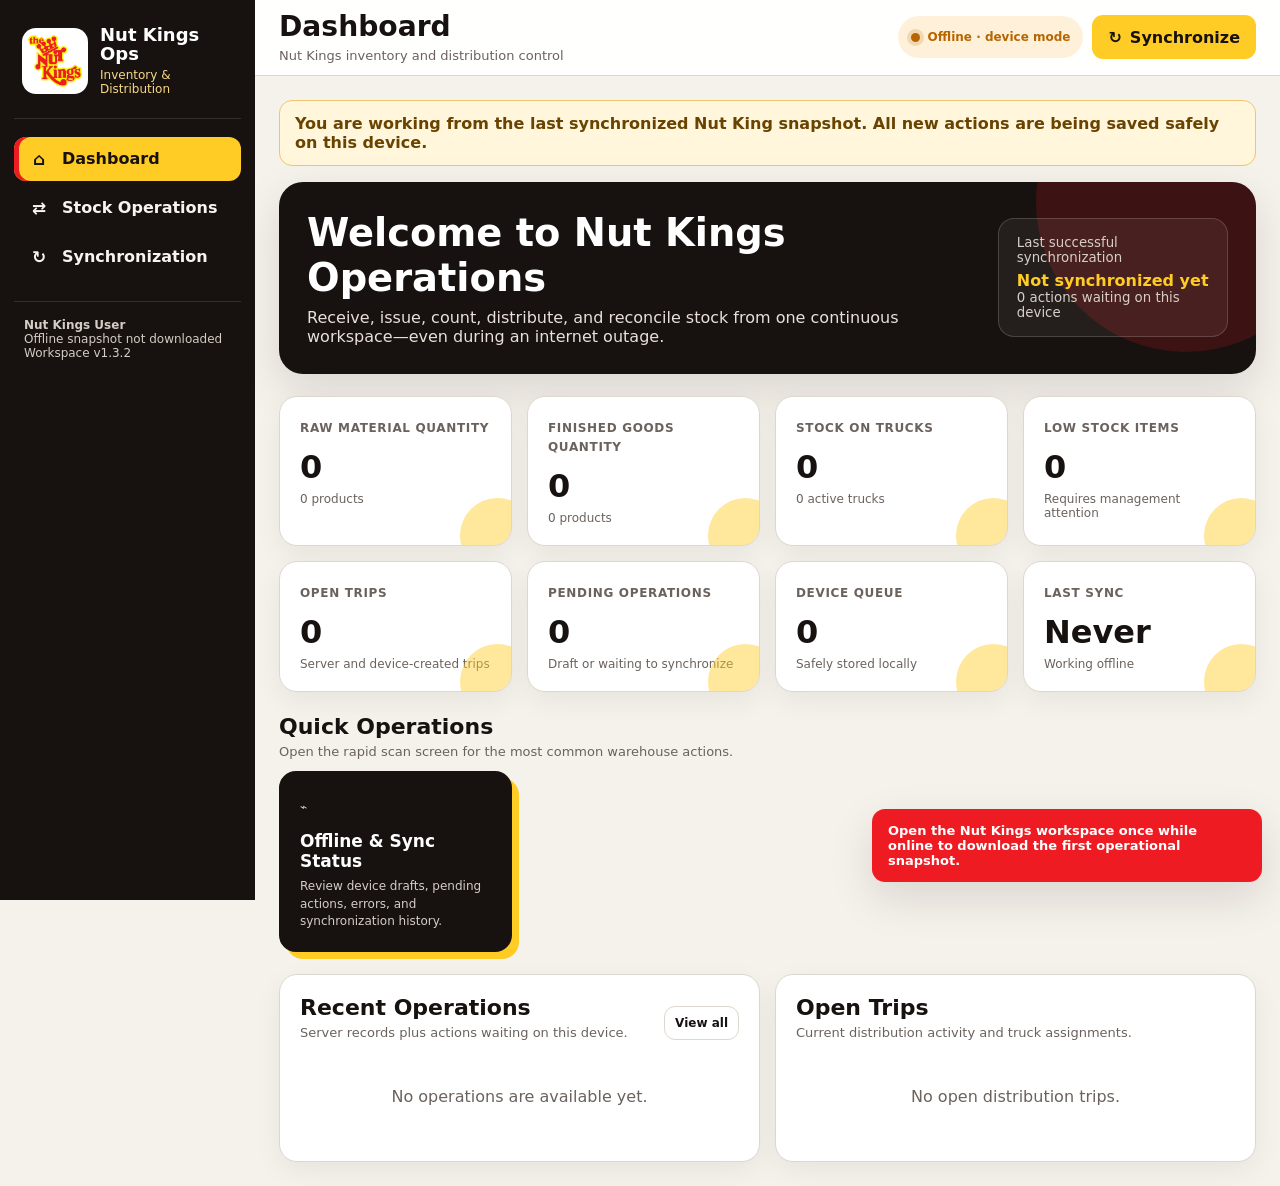
==== commit 34cc0419: "Add files via upload" ====
--- a/nut_kings_ops/static/workspace/index.html
+++ b/nut_kings_ops/static/workspace/index.html
@@ -10,7 +10,7 @@
   <link rel="manifest" href="/nutkings/manifest.webmanifest">
   <link rel="icon" href="/nut_kings_ops/static/description/icon-192.png">
   <link rel="apple-touch-icon" href="/nut_kings_ops/static/description/icon-192.png">
-  <link rel="stylesheet" href="/nut_kings_ops/static/workspace/app-v1.2.1.css">
+  <link rel="stylesheet" href="/nut_kings_ops/static/workspace/app-v1.3.2.css">
   <title>Nut Kings Ops</title>
 </head>
 <body>
@@ -34,7 +34,7 @@
     <div class="nk-sidebar-foot">
       <strong id="sidebar-user">Nut King User</strong>
       <div id="sidebar-company">Loading company…</div>
-      <div id="sidebar-version">Workspace v1.2.1</div>
+      <div id="sidebar-version">Workspace v1.3.2</div>
       <a href="/nutkings/backend" id="developer-link" hidden>Backend</a>
     </div>
   </aside>
@@ -225,6 +225,7 @@
       <div class="nk-form-grid two">
         <div class="nk-field"><label>Truck</label><select class="nk-select" id="trip-truck"></select></div>
         <div class="nk-field"><label>Driver</label><select class="nk-select" id="trip-driver"></select></div>
+        <div class="nk-field"><label>Service Area</label><select class="nk-select" id="trip-service-area"></select></div>
         <div class="nk-field"><label>Route</label><input class="nk-input" id="trip-route" placeholder="Example: Central Route"></div>
         <div class="nk-field"><label>Planned Departure</label><input class="nk-input" id="trip-departure" type="datetime-local"></div>
         <div class="nk-field nk-span-2"><label>Distribution Team</label><select class="nk-select" id="trip-team" multiple size="5"></select><span class="nk-field-help">Use Ctrl/Command to select multiple staff members.</span></div>
@@ -249,10 +250,10 @@
 </div>
 
 <div class="nk-modal-backdrop" id="customer-modal">
-  <div class="nk-modal" style="width:min(850px,100%)"><div class="nk-modal-head"><div><h2>Add Customer / Company</h2><div class="nk-small nk-muted">Creates a normal Odoo Contact. When offline, it is queued and synchronized before dependent transfers.</div></div><button class="nk-close" data-close-modal="customer-modal">×</button></div><div class="nk-modal-body"><div class="nk-form-grid two"><div class="nk-field"><label>Name</label><input class="nk-input" id="customer-name"></div><div class="nk-field"><label>Type</label><select class="nk-select" id="customer-type"><option value="company">Company</option><option value="person">Individual</option></select></div><div class="nk-field"><label>Customer Code</label><input class="nk-input" id="customer-code"></div><div class="nk-field"><label>Route</label><input class="nk-input" id="customer-route"></div><div class="nk-field"><label>Phone</label><input class="nk-input" id="customer-phone"></div><div class="nk-field"><label>Mobile</label><input class="nk-input" id="customer-mobile"></div><div class="nk-field nk-span-2"><label>Email</label><input class="nk-input" id="customer-email" type="email"></div><div class="nk-field"><label>Address</label><input class="nk-input" id="customer-street"></div><div class="nk-field"><label>Address Line 2</label><input class="nk-input" id="customer-street2"></div><div class="nk-field"><label>City</label><input class="nk-input" id="customer-city"></div><div class="nk-field nk-span-2"><label>Delivery Instructions</label><textarea class="nk-textarea" id="customer-notes"></textarea></div></div></div><div class="nk-modal-foot"><button class="nk-button light" data-close-modal="customer-modal">Cancel</button><button class="nk-button primary" id="customer-save">Save Customer / Company</button></div></div>
+  <div class="nk-modal" style="width:min(850px,100%)"><div class="nk-modal-head"><div><h2>Add Customer / Company</h2><div class="nk-small nk-muted">Creates a normal Odoo Contact. When offline, it is queued and synchronized before dependent transfers.</div></div><button class="nk-close" data-close-modal="customer-modal">×</button></div><div class="nk-modal-body"><div class="nk-form-grid two"><div class="nk-field"><label>Name</label><input class="nk-input" id="customer-name"></div><div class="nk-field"><label>Type</label><select class="nk-select" id="customer-type"><option value="company">Company</option><option value="person">Individual</option></select></div><div class="nk-field"><label>Customer Code</label><input class="nk-input" id="customer-code"></div><div class="nk-field"><label>Service Area</label><select class="nk-select" id="customer-service-area"></select></div><div class="nk-field"><label>Route</label><input class="nk-input" id="customer-route"></div><div class="nk-field"><label>Phone</label><input class="nk-input" id="customer-phone"></div><div class="nk-field"><label>Mobile</label><input class="nk-input" id="customer-mobile"></div><div class="nk-field nk-span-2"><label>Email</label><input class="nk-input" id="customer-email" type="email"></div><div class="nk-field"><label>Address</label><input class="nk-input" id="customer-street"></div><div class="nk-field"><label>Address Line 2</label><input class="nk-input" id="customer-street2"></div><div class="nk-field"><label>City</label><input class="nk-input" id="customer-city"></div><div class="nk-field nk-span-2"><label>Delivery Instructions</label><textarea class="nk-textarea" id="customer-notes"></textarea></div></div></div><div class="nk-modal-foot"><button class="nk-button light" data-close-modal="customer-modal">Cancel</button><button class="nk-button primary" id="customer-save">Save Customer / Company</button></div></div>
 </div>
 
 <div class="nk-toast-area" id="toast-area"></div>
-<script src="/nut_kings_ops/static/workspace/app-v1.2.1.js" defer></script>
+<script src="/nut_kings_ops/static/workspace/app-v1.3.2.js" defer></script>
 </body>
 </html>
--- a/nut_kings_ops/static/workspace/app-v1.3.2.css
+++ b/nut_kings_ops/static/workspace/app-v1.3.2.css
@@ -0,0 +1,353 @@
+:root {
+  --nk-red: #ef1b23;
+  --nk-red-dark: #bf1017;
+  --nk-yellow: #ffcb25;
+  --nk-ink: #17120f;
+  --nk-ink-soft: #2a2420;
+  --nk-cream: #f5f1eb;
+  --nk-paper: #ffffff;
+  --nk-muted: #6b625d;
+  --nk-line: #ded7cf;
+  --nk-green: #087f4f;
+  --nk-orange: #b76500;
+  --nk-blue: #175eb5;
+  --nk-shadow: 0 16px 45px rgba(23, 18, 15, .12);
+  --nk-radius: 18px;
+}
+* { box-sizing: border-box; }
+html { min-height: 100%; background: var(--nk-cream); scroll-behavior: smooth; }
+body { margin: 0; min-height: 100%; color: var(--nk-ink); background: var(--nk-cream); font-family: Inter, ui-sans-serif, system-ui, -apple-system, BlinkMacSystemFont, "Segoe UI", sans-serif; }
+button, input, select, textarea { font: inherit; }
+button { -webkit-tap-highlight-color: transparent; }
+a { color: inherit; }
+[hidden] { display: none !important; }
+
+.nk-app { min-height: 100vh; display: grid; grid-template-columns: 255px minmax(0, 1fr); }
+.nk-sidebar { position: sticky; top: 0; height: 100vh; overflow-y: auto; background: var(--nk-ink); color: #fff; padding: 18px 14px; z-index: 30; }
+.nk-brand { display: flex; align-items: center; gap: 12px; padding: 8px 8px 22px; border-bottom: 1px solid rgba(255,255,255,.12); }
+.nk-brand img { width: 66px; height: 66px; object-fit: contain; border-radius: 14px; background: #fff; padding: 5px; }
+.nk-brand strong { display: block; font-size: 18px; line-height: 1.05; }
+.nk-brand span { display: block; margin-top: 4px; color: #f8d983; font-size: 12px; }
+.nk-nav { display: grid; gap: 5px; margin-top: 18px; }
+.nk-nav-button { width: 100%; border: 0; color: #f7f3ef; background: transparent; border-radius: 12px; padding: 12px 13px; display: flex; align-items: center; gap: 11px; text-align: left; font-weight: 750; cursor: pointer; }
+.nk-nav-button:hover { background: rgba(255,255,255,.08); }
+.nk-nav-button.active { color: var(--nk-ink); background: var(--nk-yellow); box-shadow: inset 5px 0 var(--nk-red); }
+.nk-nav-icon { width: 24px; text-align: center; font-size: 17px; }
+.nk-sidebar-foot { margin-top: 22px; padding: 16px 10px; border-top: 1px solid rgba(255,255,255,.12); color: #d5ccc5; font-size: 12px; }
+.nk-sidebar-foot a { display: inline-block; margin-top: 10px; color: #fff; font-weight: 800; }
+
+.nk-main { min-width: 0; }
+.nk-topbar { position: sticky; top: 0; z-index: 25; min-height: 72px; padding: 12px 24px; display: flex; align-items: center; justify-content: space-between; gap: 16px; background: rgba(255,255,255,.94); border-bottom: 1px solid var(--nk-line); backdrop-filter: blur(15px); }
+.nk-mobile-menu { display: none; border: 0; background: var(--nk-ink); color: #fff; width: 44px; height: 44px; border-radius: 11px; cursor: pointer; }
+.nk-page-title { min-width: 0; }
+.nk-page-title h1 { margin: 0; font-size: clamp(22px, 2.2vw, 31px); line-height: 1.1; }
+.nk-page-title p { margin: 5px 0 0; color: var(--nk-muted); font-size: 13px; white-space: nowrap; overflow: hidden; text-overflow: ellipsis; }
+.nk-top-actions { display: flex; align-items: center; gap: 9px; }
+.nk-connection { display: inline-flex; align-items: center; gap: 8px; min-height: 42px; padding: 9px 13px; border-radius: 999px; font-weight: 850; font-size: 12px; background: #eaf6ef; color: var(--nk-green); }
+.nk-connection.offline { background: #fff1d9; color: var(--nk-orange); }
+.nk-dot { width: 9px; height: 9px; border-radius: 50%; background: currentColor; box-shadow: 0 0 0 4px color-mix(in srgb, currentColor 18%, transparent); }
+.nk-content { width: min(1540px, 100%); margin: 0 auto; padding: 24px; }
+.nk-page { display: none; animation: nkFade .2s ease; }
+.nk-page.active { display: block; }
+@keyframes nkFade { from { opacity: .3; transform: translateY(3px); } to { opacity: 1; transform: none; } }
+
+.nk-hero { position: relative; overflow: hidden; border-radius: 24px; padding: 28px; background: var(--nk-ink); color: #fff; box-shadow: var(--nk-shadow); display: flex; align-items: center; justify-content: space-between; gap: 25px; }
+.nk-hero::after { content: ""; position: absolute; width: 300px; height: 300px; right: -80px; top: -130px; border-radius: 50%; background: var(--nk-red); opacity: .17; }
+.nk-hero-copy { position: relative; z-index: 1; }
+.nk-hero-copy h2 { margin: 0 0 8px; font-size: clamp(26px, 3vw, 42px); }
+.nk-hero-copy p { margin: 0; color: #eadfda; max-width: 650px; }
+.nk-hero-status { position: relative; z-index: 1; min-width: 220px; padding: 16px 18px; border: 1px solid rgba(255,255,255,.17); border-radius: 16px; background: rgba(255,255,255,.06); }
+.nk-hero-status small { display: block; color: #d8cec8; }
+.nk-hero-status strong { display: block; margin-top: 6px; color: var(--nk-yellow); }
+
+.nk-grid { display: grid; gap: 15px; }
+.nk-grid-2 { grid-template-columns: repeat(2, minmax(0, 1fr)); }
+.nk-grid-3 { grid-template-columns: repeat(3, minmax(0, 1fr)); }
+.nk-grid-4 { grid-template-columns: repeat(4, minmax(0, 1fr)); }
+.nk-grid-5 { grid-template-columns: repeat(5, minmax(0, 1fr)); }
+.nk-section { margin-top: 22px; }
+.nk-section-head { display: flex; align-items: flex-end; justify-content: space-between; gap: 15px; margin-bottom: 12px; }
+.nk-section-head h2, .nk-card h2 { margin: 0; font-size: 22px; }
+.nk-section-head p { margin: 5px 0 0; color: var(--nk-muted); font-size: 13px; }
+.nk-card { background: var(--nk-paper); border: 1px solid var(--nk-line); border-radius: var(--nk-radius); padding: 20px; box-shadow: 0 9px 28px rgba(23,18,15,.06); }
+.nk-card-dark { color: #fff; background: var(--nk-ink); border-color: var(--nk-ink); }
+.nk-card-dark .nk-muted { color: #d8cec8; }
+.nk-kpi { position: relative; overflow: hidden; min-height: 130px; }
+.nk-kpi::after { content: ""; position: absolute; width: 75px; height: 75px; right: -24px; bottom: -28px; border-radius: 50%; background: var(--nk-yellow); opacity: .45; }
+.nk-kpi-label { color: var(--nk-muted); font-size: 12px; font-weight: 850; text-transform: uppercase; letter-spacing: .055em; }
+.nk-kpi-value { display: block; margin-top: 15px; font-size: 32px; line-height: 1; }
+.nk-kpi-note { display: block; margin-top: 9px; color: var(--nk-muted); font-size: 12px; }
+.nk-quick { min-height: 132px; padding: 19px; border: 2px solid var(--nk-ink); border-radius: 17px; background: #fff; box-shadow: 7px 7px 0 var(--nk-yellow); text-align: left; cursor: pointer; transition: .16s ease; }
+.nk-quick:hover { transform: translate(-2px,-2px); box-shadow: 10px 10px 0 var(--nk-red); }
+.nk-quick-icon { display: block; color: var(--nk-red); font-size: 25px; margin-bottom: 15px; }
+.nk-quick strong { display: block; font-size: 17px; }
+.nk-quick span { display: block; margin-top: 7px; color: var(--nk-muted); font-size: 12px; line-height: 1.45; }
+.nk-quick.dark { color: #fff; background: var(--nk-ink); }
+.nk-quick.dark span { color: #d7ccc6; }
+
+.nk-toolbar { display: flex; align-items: center; flex-wrap: wrap; gap: 10px; margin-bottom: 14px; }
+.nk-toolbar .nk-search { flex: 1 1 260px; }
+.nk-field { min-width: 0; }
+.nk-field label { display: block; margin-bottom: 6px; color: var(--nk-muted); font-size: 11px; font-weight: 900; letter-spacing: .055em; text-transform: uppercase; }
+.nk-input, .nk-select, .nk-textarea { width: 100%; min-height: 46px; padding: 11px 12px; border: 1px solid var(--nk-line); border-radius: 11px; color: var(--nk-ink); background: #fff; }
+.nk-textarea { min-height: 95px; resize: vertical; }
+.nk-input:focus, .nk-select:focus, .nk-textarea:focus { outline: 3px solid rgba(255,203,37,.35); border-color: var(--nk-yellow); }
+.nk-field-help { display: block; margin-top: 5px; color: var(--nk-muted); font-size: 11px; }
+.nk-form-grid { display: grid; grid-template-columns: repeat(3, minmax(0,1fr)); gap: 13px; }
+.nk-form-grid.two { grid-template-columns: repeat(2, minmax(0,1fr)); }
+.nk-form-grid.four { grid-template-columns: repeat(4, minmax(0,1fr)); }
+.nk-span-2 { grid-column: span 2; }
+.nk-span-3 { grid-column: span 3; }
+.nk-button { border: 0; min-height: 44px; padding: 10px 16px; border-radius: 11px; font-weight: 900; cursor: pointer; display: inline-flex; align-items: center; justify-content: center; gap: 8px; text-decoration: none; }
+.nk-button:disabled { opacity: .45; cursor: not-allowed; }
+.nk-button.primary { color: #fff; background: var(--nk-red); }
+.nk-button.primary:hover { background: var(--nk-red-dark); }
+.nk-button.secondary { color: var(--nk-ink); background: var(--nk-yellow); }
+.nk-button.dark { color: #fff; background: var(--nk-ink); }
+.nk-button.light { color: var(--nk-ink); background: #fff; border: 1px solid var(--nk-line); }
+.nk-button.danger { color: var(--nk-red); background: #fff0f0; border: 1px solid #f3b8bb; }
+.nk-button.small { min-height: 34px; padding: 7px 10px; font-size: 12px; }
+.nk-actions { display: flex; align-items: center; flex-wrap: wrap; gap: 9px; }
+.nk-muted { color: var(--nk-muted); }
+.nk-small { font-size: 12px; }
+.nk-warning-note { padding: 12px 14px; border-radius: 11px; background: #fff4d9; border: 1px solid #efd27f; color: #6b4600; font-size: 12px; }
+.nk-offline-banner { display: none; margin-bottom: 16px; padding: 13px 15px; border-radius: 13px; border: 1px solid #edc66f; background: #fff6dc; color: #694300; font-weight: 750; }
+.nk-offline-banner.show { display: block; }
+
+.nk-table-wrap { width: 100%; overflow: auto; border: 1px solid var(--nk-line); border-radius: 14px; background: #fff; }
+.nk-table { width: 100%; border-collapse: collapse; min-width: 780px; }
+.nk-table th, .nk-table td { padding: 12px 13px; border-bottom: 1px solid #eee8e2; text-align: left; vertical-align: middle; }
+.nk-table th { position: sticky; top: 0; z-index: 2; color: var(--nk-muted); background: #fbfaf8; font-size: 11px; text-transform: uppercase; letter-spacing: .055em; }
+.nk-table tr:last-child td { border-bottom: 0; }
+.nk-table .number { text-align: right; font-variant-numeric: tabular-nums; }
+.nk-empty { padding: 35px 20px !important; text-align: center !important; color: var(--nk-muted); }
+.nk-badge { display: inline-flex; align-items: center; gap: 5px; padding: 5px 9px; border-radius: 999px; color: var(--nk-ink-soft); background: #ece7e2; font-size: 11px; font-weight: 850; text-transform: capitalize; white-space: nowrap; }
+.nk-badge.done, .nk-badge.processed, .nk-badge.available { color: var(--nk-green); background: #e5f5eb; }
+.nk-badge.error, .nk-badge.cancelled { color: var(--nk-red); background: #ffe7e8; }
+.nk-badge.draft, .nk-badge.pending, .nk-badge.planned { color: var(--nk-orange); background: #fff1cd; }
+.nk-badge.loading, .nk-badge.in_progress, .nk-badge.reconciliation, .nk-badge.on_route { color: var(--nk-blue); background: #e6effb; }
+.nk-quantity-low { color: var(--nk-red); font-weight: 900; }
+.nk-difference.negative { color: var(--nk-red); font-weight: 900; }
+.nk-difference.positive { color: var(--nk-green); font-weight: 900; }
+
+.nk-scan-zone { margin-top: 16px; padding: 18px; border: 1px solid #edcf70; border-radius: 16px; background: #fff9e7; }
+.nk-scan-row { display: grid; grid-template-columns: minmax(240px, 2.2fr) .7fr 1fr 1fr auto; gap: 10px; align-items: end; }
+.nk-scan-row .nk-button { min-height: 46px; }
+
+.nk-camera-action-stack { display: grid; gap: 7px; align-self: end; }
+.nk-camera-action-stack .nk-button { white-space: nowrap; }
+.nk-button.camera { background: #fff; border: 1px solid #dcb433; color: #5b4300; }
+.nk-button.camera:hover { background: #fff6d3; }
+.nk-camera-icon { display: inline-block; margin-right: 6px; font-size: 15px; transform: translateY(-1px); }
+.nk-camera-backdrop { z-index: 140; }
+.nk-camera-modal { width: min(760px, 100%); overflow: hidden; }
+.nk-camera-body { padding: 18px 22px 10px; }
+.nk-camera-stage { position: relative; overflow: hidden; width: 100%; aspect-ratio: 4 / 3; min-height: 280px; border-radius: 18px; background: #090909; box-shadow: inset 0 0 0 1px rgba(255,255,255,.08); }
+.nk-camera-stage video { width: 100%; height: 100%; object-fit: cover; display: block; }
+.nk-camera-guide { position: absolute; inset: 50% auto auto 50%; width: min(82%, 560px); height: 34%; transform: translate(-50%,-50%); border: 2px solid rgba(255,255,255,.92); border-radius: 15px; box-shadow: 0 0 0 999px rgba(0,0,0,.22); }
+.nk-camera-guide::before, .nk-camera-guide::after, .nk-camera-guide span::before, .nk-camera-guide span::after { content: ''; position: absolute; width: 28px; height: 28px; border-color: #f5c928; border-style: solid; }
+.nk-camera-guide::before { left: -3px; top: -3px; border-width: 4px 0 0 4px; border-radius: 12px 0 0 0; }
+.nk-camera-guide::after { right: -3px; top: -3px; border-width: 4px 4px 0 0; border-radius: 0 12px 0 0; }
+.nk-camera-guide span::before { left: -3px; bottom: -3px; border-width: 0 0 4px 4px; border-radius: 0 0 0 12px; }
+.nk-camera-guide span::after { right: -3px; bottom: -3px; border-width: 0 4px 4px 0; border-radius: 0 0 12px 0; }
+.nk-camera-mode { position: absolute; top: 12px; left: 12px; max-width: calc(100% - 24px); padding: 7px 10px; border-radius: 999px; background: rgba(0,0,0,.66); color: #fff; font-size: 11px; font-weight: 800; letter-spacing: .02em; }
+.nk-camera-status { margin-top: 12px; padding: 13px 15px; border: 1px solid var(--nk-line); border-radius: 13px; background: #fff; display: grid; gap: 3px; }
+.nk-camera-status strong { font-size: 14px; }
+.nk-camera-status span { font-size: 12px; color: var(--nk-muted); }
+.nk-camera-status.success { border-color: #b8dfc7; background: #f1fbf5; }
+.nk-camera-status.error { border-color: #f1b8b8; background: #fff3f3; }
+.nk-camera-help { display: flex; flex-wrap: wrap; gap: 8px 14px; margin: 11px 2px 4px; color: var(--nk-muted); font-size: 11px; font-weight: 700; }
+@media (max-width: 650px) {
+  .nk-camera-action-stack { width: 100%; grid-template-columns: 1fr 1fr; }
+  .nk-camera-action-stack .nk-button { min-width: 0; padding-left: 10px; padding-right: 10px; }
+  .nk-camera-body { padding: 12px; }
+  .nk-camera-stage { min-height: 300px; aspect-ratio: 3 / 4; border-radius: 15px; }
+  .nk-camera-guide { width: 88%; height: 27%; }
+  .nk-camera-help { display: grid; }
+}
+.nk-scan-summary { margin-top: 13px; display: flex; align-items: center; justify-content: space-between; gap: 12px; }
+.nk-total { font-size: 18px; font-weight: 900; }
+
+.nk-trip-grid { display: grid; grid-template-columns: repeat(2,minmax(0,1fr)); gap: 14px; }
+.nk-trip-card { border: 1px solid var(--nk-line); border-radius: 16px; padding: 17px; background: #fff; }
+.nk-trip-head { display: flex; align-items: start; justify-content: space-between; gap: 12px; }
+.nk-trip-head h3 { margin: 0; }
+.nk-trip-meta { margin: 12px 0; display: grid; grid-template-columns: repeat(2,minmax(0,1fr)); gap: 8px; color: var(--nk-muted); font-size: 12px; }
+.nk-trip-totals { display: grid; grid-template-columns: repeat(5,minmax(0,1fr)); gap: 7px; padding: 10px; border-radius: 12px; background: #f8f5f1; }
+.nk-trip-totals span { display: block; color: var(--nk-muted); font-size: 9px; text-transform: uppercase; }
+.nk-trip-totals strong { display: block; margin-top: 4px; }
+
+.nk-modal-backdrop { position: fixed; inset: 0; z-index: 100; padding: 18px; display: none; align-items: center; justify-content: center; background: rgba(23,18,15,.75); }
+.nk-modal-backdrop.open { display: flex; }
+.nk-modal { width: min(980px,100%); max-height: 94vh; overflow: auto; border-radius: 21px; background: #fff; box-shadow: 0 28px 80px rgba(0,0,0,.35); }
+.nk-modal-head { position: sticky; top: 0; z-index: 4; display: flex; align-items: start; justify-content: space-between; gap: 15px; padding: 19px 22px; border-bottom: 1px solid var(--nk-line); background: rgba(255,255,255,.97); }
+.nk-modal-head h2 { margin: 0; }
+.nk-modal-body { padding: 22px; }
+.nk-modal-foot { position: sticky; bottom: 0; display: flex; align-items: center; justify-content: flex-end; flex-wrap: wrap; gap: 9px; padding: 15px 22px; border-top: 1px solid var(--nk-line); background: rgba(255,255,255,.97); }
+.nk-close { border: 0; width: 38px; height: 38px; border-radius: 50%; background: #eee8e3; cursor: pointer; font-size: 18px; }
+.nk-review-meta { display: grid; grid-template-columns: repeat(3,minmax(0,1fr)); gap: 10px; margin: 14px 0; }
+.nk-review-meta div { padding: 11px; border-radius: 11px; background: #f8f5f1; }
+.nk-review-meta span { display: block; color: var(--nk-muted); font-size: 10px; font-weight: 850; text-transform: uppercase; }
+.nk-review-meta strong { display: block; margin-top: 5px; }
+
+.nk-toast-area { position: fixed; z-index: 150; right: 18px; bottom: 18px; width: min(390px, calc(100vw - 36px)); display: grid; gap: 10px; }
+.nk-toast { padding: 14px 16px; border-radius: 13px; color: #fff; background: var(--nk-ink); box-shadow: var(--nk-shadow); animation: nkToast .25s ease; font-size: 13px; font-weight: 750; }
+.nk-toast.success { background: var(--nk-green); }
+.nk-toast.error { background: var(--nk-red); }
+@keyframes nkToast { from { transform: translateY(8px); opacity: 0; } }
+.nk-progress { height: 8px; overflow: hidden; border-radius: 999px; background: #eee8e2; }
+.nk-progress > span { display: block; height: 100%; border-radius: inherit; background: var(--nk-red); }
+.nk-report-bar { display: grid; gap: 8px; }
+.nk-report-line { display: grid; grid-template-columns: minmax(150px,.8fr) 2fr 80px; gap: 10px; align-items: center; font-size: 12px; }
+.nk-report-line .bar { height: 10px; border-radius: 999px; background: #eee7e1; overflow: hidden; }
+.nk-report-line .bar span { display: block; height: 100%; background: var(--nk-red); border-radius: inherit; }
+
+@media (max-width: 1180px) {
+  .nk-grid-5 { grid-template-columns: repeat(3,minmax(0,1fr)); }
+  .nk-grid-4 { grid-template-columns: repeat(2,minmax(0,1fr)); }
+  .nk-form-grid.four { grid-template-columns: repeat(2,minmax(0,1fr)); }
+  .nk-scan-row { grid-template-columns: 1fr 1fr; }
+  .nk-scan-row .product-field { grid-column: 1 / -1; }
+}
+@media (max-width: 900px) {
+  .nk-app { grid-template-columns: 1fr; }
+  .nk-sidebar { position: fixed; left: 0; transform: translateX(-105%); width: 270px; transition: transform .2s ease; box-shadow: 20px 0 50px rgba(0,0,0,.25); }
+  .nk-sidebar.open { transform: translateX(0); }
+  .nk-mobile-menu { display: inline-flex; align-items: center; justify-content: center; }
+  .nk-topbar { padding: 11px 15px; }
+  .nk-content { padding: 16px; }
+  .nk-top-actions .nk-button span { display: none; }
+  .nk-hero { align-items: flex-start; flex-direction: column; }
+  .nk-hero-status { width: 100%; }
+  .nk-grid-3 { grid-template-columns: repeat(2,minmax(0,1fr)); }
+  .nk-trip-grid { grid-template-columns: 1fr; }
+}
+@media (max-width: 650px) {
+  .nk-content { padding: 11px; }
+  .nk-topbar { align-items: flex-start; }
+  .nk-page-title p { display: none; }
+  .nk-connection { max-width: 155px; overflow: hidden; text-overflow: ellipsis; white-space: nowrap; }
+  .nk-grid-2, .nk-grid-3, .nk-grid-4, .nk-grid-5 { grid-template-columns: 1fr; }
+  .nk-form-grid, .nk-form-grid.two, .nk-form-grid.four { grid-template-columns: 1fr; }
+  .nk-span-2, .nk-span-3 { grid-column: auto; }
+  .nk-scan-row { grid-template-columns: 1fr; }
+  .nk-trip-totals { grid-template-columns: repeat(3,minmax(0,1fr)); }
+  .nk-review-meta { grid-template-columns: 1fr; }
+  .nk-modal-backdrop { padding: 0; align-items: flex-end; }
+  .nk-modal { max-height: 96vh; border-radius: 20px 20px 0 0; }
+  .nk-modal-foot .nk-button { flex: 1; }
+}
+
+.nk-list-item {
+  border: 1px solid var(--nk-line);
+  border-radius: 14px;
+  padding: 14px;
+  background: #fff;
+  margin-bottom: 10px;
+}
+
+/* Product autocomplete */
+.nk-autocomplete-field { position: relative; }
+.nk-autocomplete-wrap { position: relative; }
+.nk-autocomplete-menu {
+  position: absolute;
+  z-index: 30;
+  top: calc(100% + 6px);
+  left: 0;
+  right: 0;
+  display: none;
+  max-height: 320px;
+  overflow-y: auto;
+  border: 1px solid #d9d0c8;
+  border-radius: 13px;
+  background: #fff;
+  box-shadow: 0 18px 45px rgba(23,18,15,.18);
+}
+.nk-autocomplete-menu.open { display: block; }
+.nk-autocomplete-item {
+  width: 100%;
+  min-height: 58px;
+  padding: 10px 12px;
+  border: 0;
+  border-bottom: 1px solid #eee8e2;
+  background: #fff;
+  color: var(--nk-ink);
+  display: flex;
+  align-items: center;
+  justify-content: space-between;
+  gap: 14px;
+  text-align: left;
+  cursor: pointer;
+}
+.nk-autocomplete-item:last-child { border-bottom: 0; }
+.nk-autocomplete-item:hover,
+.nk-autocomplete-item.active { background: #fff5cf; }
+.nk-autocomplete-item strong { display: block; font-size: 13px; }
+.nk-autocomplete-item small { display: block; margin-top: 4px; color: var(--nk-muted); font-size: 11px; }
+.nk-autocomplete-stock { flex: 0 0 auto; color: var(--nk-green); font-size: 11px; font-weight: 900; white-space: nowrap; }
+.nk-autocomplete-empty { padding: 14px; color: var(--nk-muted); font-size: 12px; }
+@media (max-width: 650px) {
+  .nk-autocomplete-item { align-items: flex-start; flex-direction: column; gap: 5px; }
+  .nk-autocomplete-stock { white-space: normal; }
+}
+
+/* Native stock-operation lifecycle */
+.nk-status-flow {
+  display: flex;
+  align-items: stretch;
+  gap: 8px;
+  margin: 0 0 18px;
+  overflow-x: auto;
+}
+.nk-status-flow span {
+  position: relative;
+  min-width: 128px;
+  padding: 11px 18px;
+  border: 1px solid var(--nk-line);
+  border-radius: 999px;
+  background: #f1ede8;
+  color: var(--nk-muted);
+  font-size: 12px;
+  font-weight: 900;
+  text-align: center;
+  white-space: nowrap;
+}
+.nk-status-flow span.active {
+  border-color: #e4b01e;
+  background: #fff5cf;
+  color: var(--nk-ink);
+}
+.nk-status-flow span.current {
+  border-color: var(--nk-red);
+  background: var(--nk-red);
+  color: #fff;
+}
+.nk-status-flow span.cancelled {
+  border-color: #b20d14;
+  background: #fff0f1;
+  color: #b20d14;
+}
+@media (max-width: 650px) {
+  .nk-status-flow span { min-width: 110px; padding: 9px 14px; }
+}
+
+.nk-badge.confirmed { color: var(--nk-blue); background: #e6effb; }
+
+/* Odoo-native hybrid transfer layer */
+.nk-native-statusbar{display:grid;grid-template-columns:repeat(4,minmax(120px,1fr));gap:10px;margin-bottom:20px}
+.nk-native-statusbar span{position:relative;padding:15px 18px;text-align:center;border:1px solid #ded7d0;background:#eee9e4;color:#716a65;font-weight:800;border-radius:14px}
+.nk-native-statusbar span.passed{background:#fff2c5;border-color:#f5bd1f;color:#221b17}
+.nk-native-statusbar span.active{background:#f51f2b;border-color:#f51f2b;color:#fff}
+.nk-native-cancelled{display:inline-flex;padding:10px 18px;border-radius:999px;background:#ffe4e4;color:#b61520;font-weight:900;margin-bottom:18px}
+.nk-review-meta .nk-card{padding:16px;box-shadow:none;background:#f7f4f1}
+.nk-review-meta .nk-card span{display:block;color:#716a65;text-transform:uppercase;font-size:.73rem;font-weight:900;margin-bottom:5px}
+.nk-review-meta .nk-card strong{display:block;font-size:1rem}
+.nk-product-link{appearance:none;border:0;background:transparent;padding:0;color:#008b94;font:inherit;font-weight:800;text-align:left;cursor:pointer}
+.nk-product-link:hover{text-decoration:underline}
+.nk-sync-note,.nk-snapshot-banner{margin-top:14px;padding:13px 16px;border-radius:13px;background:#fff3c9;border:1px solid #f2c34b;font-weight:700}
+.nk-sync-note.error{background:#ffe7e8;border-color:#ffb3b8;color:#ad1721}
+.nk-modal-wide{width:min(1280px,100%)}
+.nk-product-kpis{grid-template-columns:repeat(5,minmax(0,1fr))}
+.nk-check-row{display:flex;align-items:flex-start;gap:10px;margin-top:16px;padding:14px;border-radius:12px;background:#f8f5f1;font-weight:700}
+.nk-warning-text{color:#9a6500;font-weight:800;margin-top:5px}
+@media(max-width:900px){.nk-native-statusbar{grid-template-columns:repeat(2,1fr)}.nk-product-kpis{grid-template-columns:repeat(2,1fr)}}
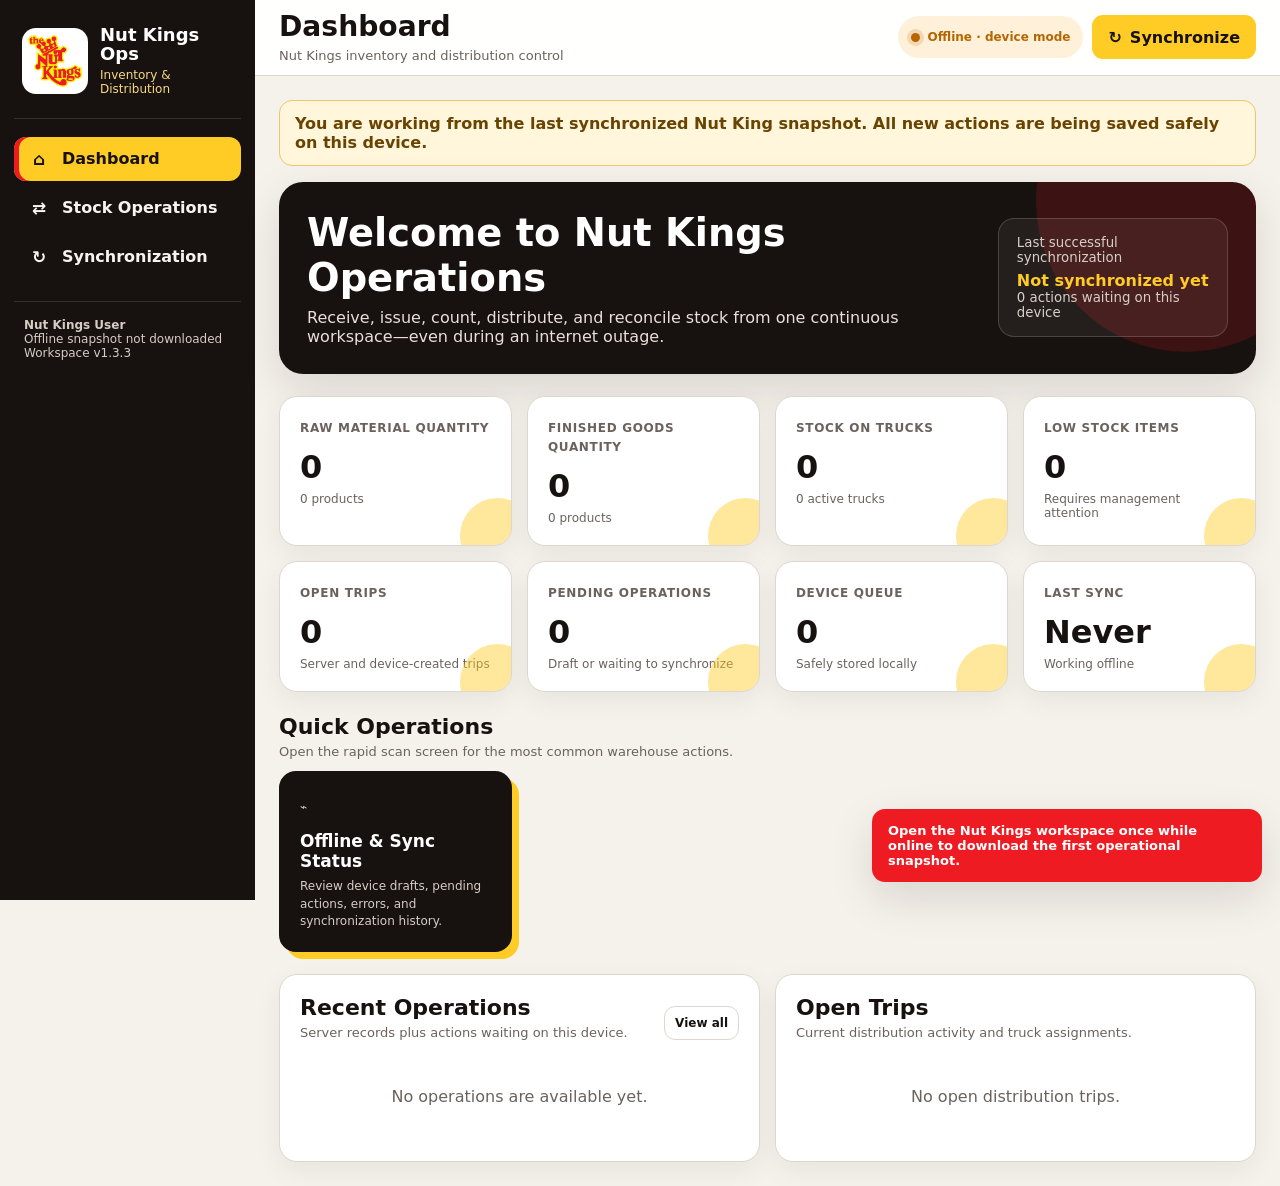
==== commit 2b63a531: "Add files via upload" ====
--- a/nut_kings_ops/static/workspace/index.html
+++ b/nut_kings_ops/static/workspace/index.html
@@ -34,7 +34,7 @@
     <div class="nk-sidebar-foot">
       <strong id="sidebar-user">Nut King User</strong>
       <div id="sidebar-company">Loading company…</div>
-      <div id="sidebar-version">Workspace v1.3.2</div>
+      <div id="sidebar-version">Workspace v1.3.3</div>
       <a href="/nutkings/backend" id="developer-link" hidden>Backend</a>
     </div>
   </aside>
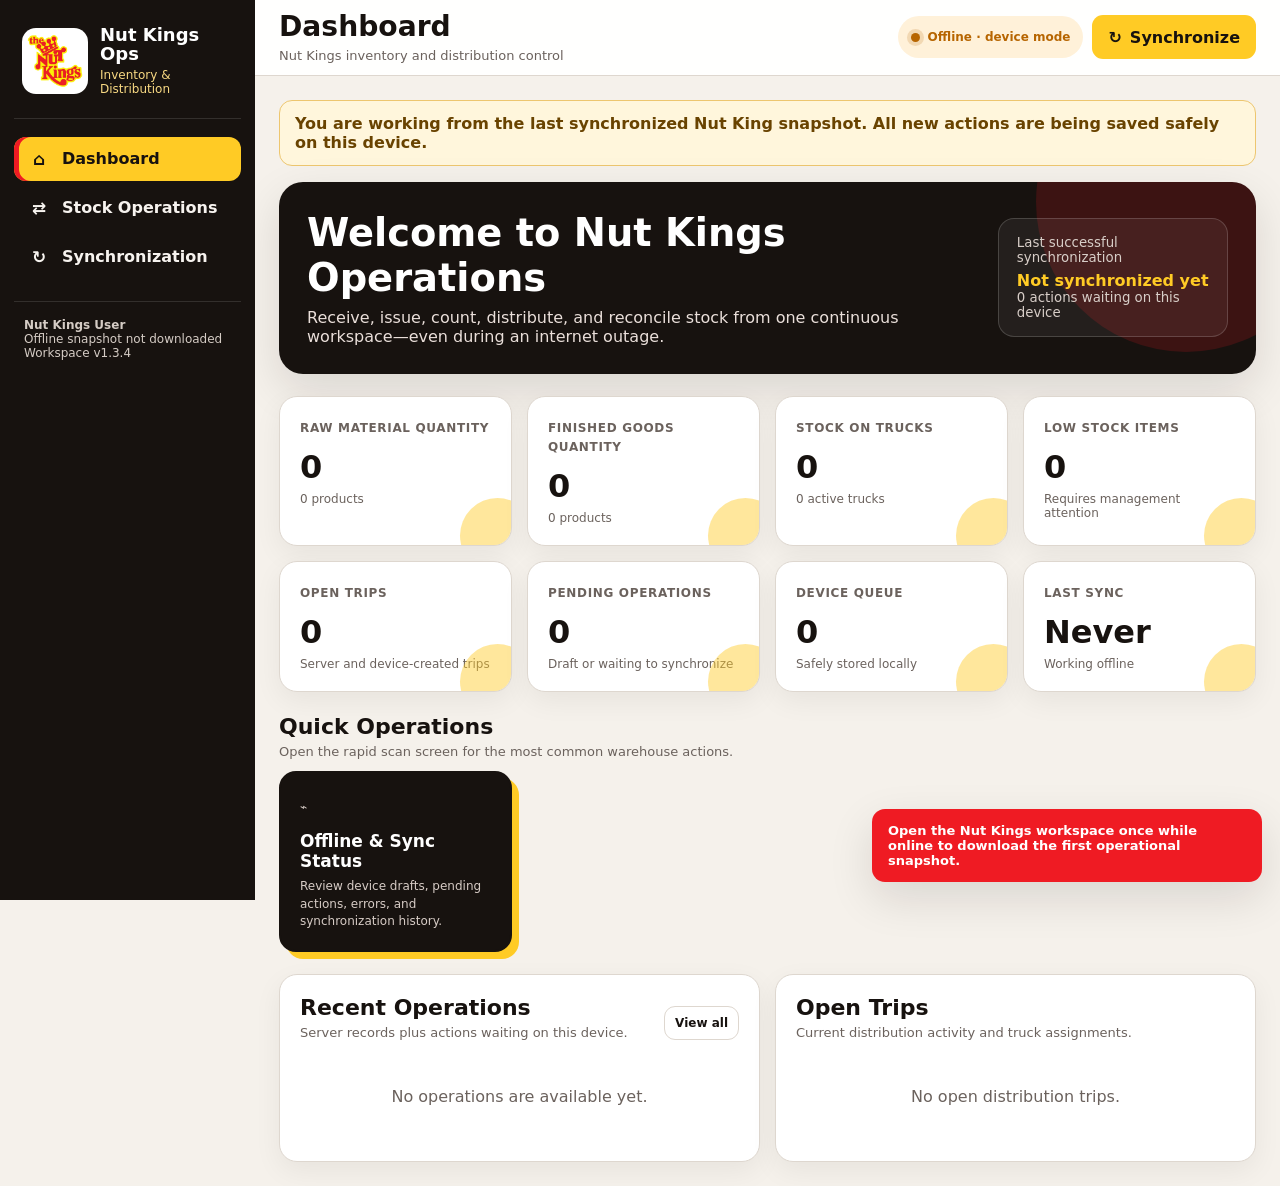
==== commit ea251d8b: "Add files via upload" ====
--- a/nut_kings_ops/static/workspace/index.html
+++ b/nut_kings_ops/static/workspace/index.html
@@ -34,7 +34,7 @@
     <div class="nk-sidebar-foot">
       <strong id="sidebar-user">Nut King User</strong>
       <div id="sidebar-company">Loading company…</div>
-      <div id="sidebar-version">Workspace v1.3.3</div>
+      <div id="sidebar-version">Workspace v1.3.4</div>
       <a href="/nutkings/backend" id="developer-link" hidden>Backend</a>
     </div>
   </aside>
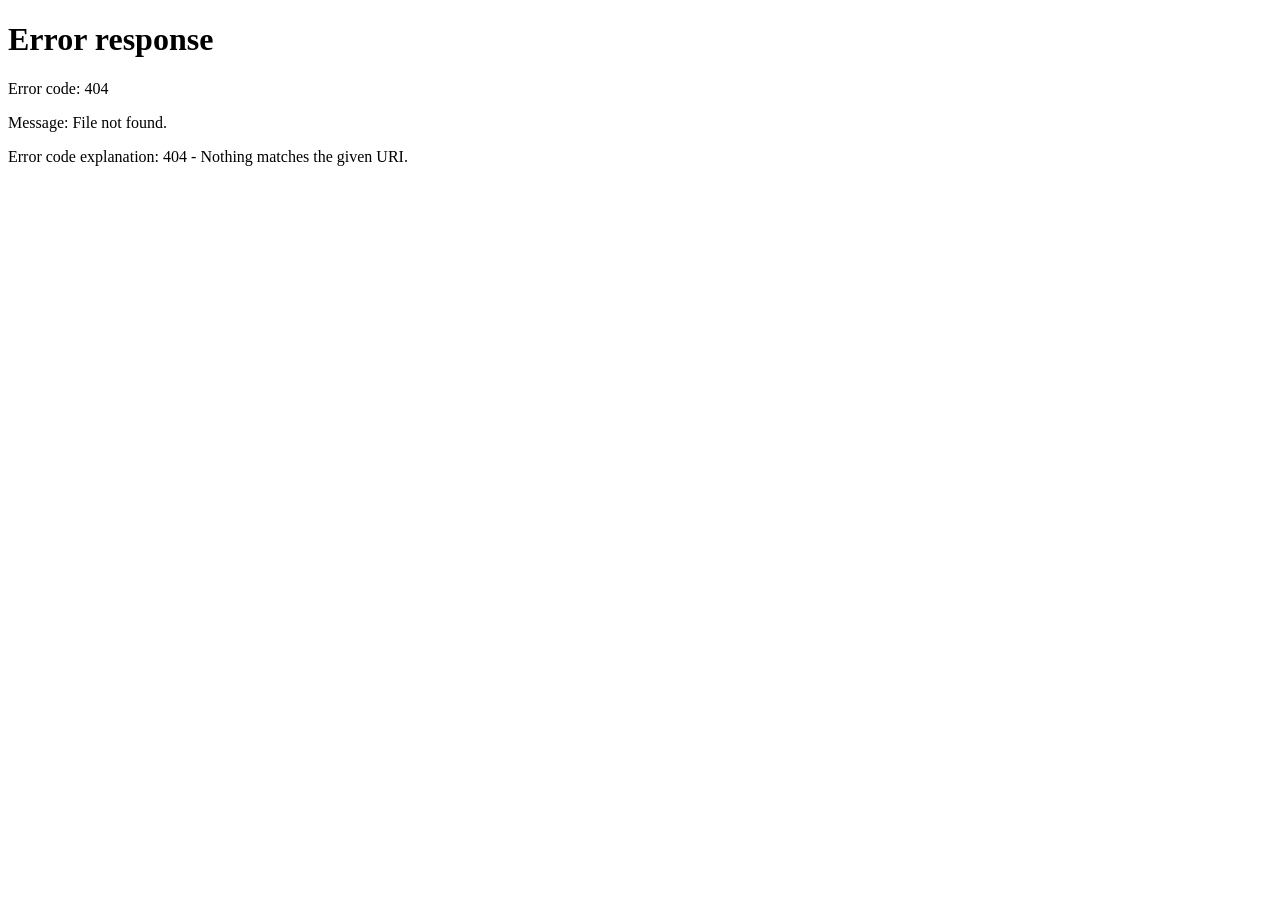
==== commit 6a2d93f0: "Add files via upload" ====
--- a/nut_kings_ops/static/workspace/index.html
+++ b/nut_kings_ops/static/workspace/index.html
@@ -1,5 +1,5 @@
 <!doctype html>
-<html lang="en">
+<html lang="en" data-nk-boot="starting">
 <head>
   <meta charset="utf-8">
   <meta name="viewport" content="width=device-width, initial-scale=1, viewport-fit=cover">
@@ -10,7 +10,7 @@
   <link rel="manifest" href="/nutkings/manifest.webmanifest">
   <link rel="icon" href="/nut_kings_ops/static/description/icon-192.png">
   <link rel="apple-touch-icon" href="/nut_kings_ops/static/description/icon-192.png">
-  <link rel="stylesheet" href="/nut_kings_ops/static/workspace/app-v1.3.2.css">
+  <link rel="stylesheet" href="/nut_kings_ops/static/workspace/app-v1.4.0.css">
   <title>Nut Kings Ops</title>
 </head>
 <body>
@@ -27,15 +27,17 @@
       <button class="nk-nav-button" data-route="distribution"><span class="nk-nav-icon">▰</span>Distribution</button>
       <button class="nk-nav-button" data-route="inventory"><span class="nk-nav-icon">✓</span>Physical Inventory</button>
       <button class="nk-nav-button" data-route="operations"><span class="nk-nav-icon">⇄</span>Stock Operations</button>
-      <button class="nk-nav-button" data-route="contacts"><span class="nk-nav-icon">◎</span>Contacts &amp; Trucks</button>
+      <button class="nk-nav-button" data-route="contacts"><span class="nk-nav-icon">◎</span>Contacts &amp; Vans</button>
       <button class="nk-nav-button" data-route="reports"><span class="nk-nav-icon">▥</span>Reports</button>
       <button class="nk-nav-button" data-route="sync"><span class="nk-nav-icon">↻</span>Synchronization</button>
+      <button class="nk-nav-button" data-route="settings"><span class="nk-nav-icon">⚙</span>Workspace Users</button>
     </nav>
     <div class="nk-sidebar-foot">
       <strong id="sidebar-user">Nut King User</strong>
+      <div id="sidebar-role">Workspace account</div>
       <div id="sidebar-company">Loading company…</div>
-      <div id="sidebar-version">Workspace v1.3.4</div>
-      <a href="/nutkings/backend" id="developer-link" hidden>Backend</a>
+      <div id="sidebar-version">Workspace v1.4.0</div>
+      <div class="nk-sidebar-account-actions"><a href="/nutkings/backend" id="developer-link" hidden>Odoo Backend</a><button type="button" id="workspace-logout">Sign out</button></div>
     </div>
   </aside>
 
@@ -66,16 +68,16 @@
             <button class="nk-quick" data-scan="raw_receipt"><span class="nk-quick-icon">⬇</span><strong>Receive Raw Materials</strong><span>Scan supplier stock into the raw-material warehouse.</span></button>
             <button class="nk-quick" data-scan="raw_issue"><span class="nk-quick-icon">⬆</span><strong>Issue Raw Materials</strong><span>Scan materials out of the raw-material warehouse.</span></button>
             <button class="nk-quick" data-scan="finished_receipt"><span class="nk-quick-icon">▦</span><strong>Receive Finished Goods</strong><span>Add finished products independently into available stock.</span></button>
-            <button class="nk-quick" data-scan="finished_to_truck"><span class="nk-quick-icon">↗</span><strong>Issue Finished Goods to Truck</strong><span>Create an Odoo internal transfer to a truck, with an optional customer or company.</span></button>
+            <button class="nk-quick" data-scan="finished_to_truck"><span class="nk-quick-icon">↗</span><strong>Dispatch Finished Goods to Van</strong><span>Create an Odoo internal transfer to the selected van.</span></button>
             <button class="nk-quick" data-count="raw"><span class="nk-quick-icon">✓</span><strong>Raw Physical Inventory</strong><span>Count the Raw Materials warehouse using the normal Odoo inventory method.</span></button>
             <button class="nk-quick" data-count="finished"><span class="nk-quick-icon">☑</span><strong>Finished Physical Inventory</strong><span>Count the Finished Goods warehouse and apply differences.</span></button>
-            <button class="nk-quick" data-route-target="distribution"><span class="nk-quick-icon">▰</span><strong>Distribution Trips</strong><span>Load trucks, deliver to customers, return stock, and reconcile.</span></button>
+            <button class="nk-quick" data-route-target="distribution"><span class="nk-quick-icon">▰</span><strong>Distribution Trips</strong><span>Load vans, deliver to customers, return stock, and reconcile.</span></button>
             <button class="nk-quick dark" data-route-target="sync"><span class="nk-quick-icon">⌁</span><strong>Offline &amp; Sync Status</strong><span>Review device drafts, pending actions, errors, and synchronization history.</span></button>
           </div>
         </div>
         <div class="nk-section nk-grid nk-grid-2">
           <div class="nk-card"><div class="nk-section-head"><div><h2>Recent Operations</h2><p>Server records plus actions waiting on this device.</p></div><button class="nk-button light small" data-route-target="operations">View all</button></div><div id="dashboard-operations"></div></div>
-          <div class="nk-card"><div class="nk-section-head"><div><h2>Open Trips</h2><p>Current distribution activity and truck assignments.</p></div><button class="nk-button light small" data-route-target="distribution">Manage trips</button></div><div id="dashboard-trips"></div></div>
+          <div class="nk-card"><div class="nk-section-head"><div><h2>Open Trips</h2><p>Current distribution activity and van assignments.</p></div><button class="nk-button light small" data-route-target="distribution">Manage trips</button></div><div id="dashboard-trips"></div></div>
         </div>
       </section>
 
@@ -86,16 +88,16 @@
       </section>
 
       <section class="nk-page" id="page-finished">
-        <div class="nk-section-head"><div><h2>Finished Goods Warehouse</h2><p>Available saleable stock and the projected balance on this device.</p></div><div class="nk-actions"><button class="nk-button primary" data-scan="finished_receipt">Rapid Receive</button><button class="nk-button secondary" data-scan="finished_to_truck">Rapid Issue</button><button class="nk-button dark" data-count="finished">Physical Inventory</button></div></div>
+        <div class="nk-section-head"><div><h2>Finished Goods Warehouse</h2><p>Available saleable stock and the projected balance on this device.</p></div><div class="nk-actions"><button class="nk-button primary" data-scan="finished_receipt">Rapid Receive</button><button class="nk-button secondary" data-scan="finished_to_truck">Dispatch to Van</button><button class="nk-button dark" data-count="finished">Physical Inventory</button></div></div>
         <div class="nk-grid nk-grid-3" id="finished-kpis"></div>
         <div class="nk-card nk-section"><div class="nk-toolbar"><input class="nk-input nk-search" id="finished-search" placeholder="Search finished product, barcode, or reference"><select class="nk-select" id="finished-filter" style="max-width:220px"><option value="all">All stock</option><option value="low">Low stock</option><option value="positive">Positive quantity</option><option value="zero">Zero quantity</option></select></div><div class="nk-table-wrap"><table class="nk-table"><thead><tr><th>Finished Product</th><th>Barcode</th><th>Pack / UOM</th><th class="number">On Hand</th><th class="number">Available</th><th class="number">Minimum</th><th>Status</th></tr></thead><tbody id="finished-stock-body"></tbody></table></div></div>
       </section>
 
       <section class="nk-page" id="page-distribution">
-        <div class="nk-section-head"><div><h2>Distribution Control</h2><p>Trips, trucks, customer deliveries, returns, and reconciliation.</p></div><button class="nk-button primary" id="new-trip">+ Create Trip</button></div>
+        <div class="nk-section-head"><div><h2>Distribution Control</h2><p>Trips, vans, customer deliveries, returns, and reconciliation.</p></div><button class="nk-button primary" id="new-trip">+ Create Trip</button></div>
         <div class="nk-grid nk-grid-4" id="distribution-kpis"></div>
-        <div class="nk-card nk-section"><div class="nk-toolbar"><input class="nk-input nk-search" id="trip-search" placeholder="Search trip, truck, driver, or route"><select class="nk-select" id="trip-filter" style="max-width:220px"><option value="open">Open trips</option><option value="all">All cached trips</option><option value="planned">Planned</option><option value="loading">Loading</option><option value="in_progress">In progress</option><option value="reconciliation">Reconciliation</option></select></div><div class="nk-trip-grid" id="trip-grid"></div></div>
-        <div class="nk-card nk-section"><div class="nk-section-head"><div><h2>Stock on Trucks</h2><p>Projected truck quantities using the last server snapshot and pending device actions.</p></div></div><div class="nk-table-wrap"><table class="nk-table"><thead><tr><th>Truck</th><th>Registration</th><th>Status</th><th class="number">Total Quantity</th><th>Products</th></tr></thead><tbody id="truck-stock-body"></tbody></table></div></div>
+        <div class="nk-card nk-section"><div class="nk-toolbar"><input class="nk-input nk-search" id="trip-search" placeholder="Search trip, van, driver, or route"><select class="nk-select" id="trip-filter" style="max-width:220px"><option value="open">Open trips</option><option value="all">All cached trips</option><option value="planned">Planned</option><option value="loading">Loading</option><option value="in_progress">In progress</option><option value="reconciliation">Reconciliation</option></select></div><div class="nk-trip-grid" id="trip-grid"></div></div>
+        <div class="nk-card nk-section"><div class="nk-section-head"><div><h2>Stock on Vans</h2><p>Every van has a separate Odoo stock location. Open a van to see every item assigned to it.</p></div></div><div class="nk-table-wrap"><table class="nk-table"><thead><tr><th>Van</th><th>Service Areas</th><th>Status</th><th class="number">Total Quantity</th><th>Products</th><th></th></tr></thead><tbody id="truck-stock-body"></tbody></table></div></div>
       </section>
 
       <section class="nk-page" id="page-inventory">
@@ -123,12 +125,12 @@
 
       <section class="nk-page" id="page-operations">
         <div class="nk-section-head"><div><h2>Stock Operations</h2><p>Create, confirm, complete, cancel, print, and audit stock operations from this workspace.</p></div><button class="nk-button primary" id="new-operation">+ Rapid Scan</button></div>
-        <div class="nk-card"><div class="nk-toolbar"><input class="nk-input nk-search" id="operation-search" placeholder="Search operation, product, customer, truck, or reference"><select class="nk-select" id="operation-filter" style="max-width:220px"><option value="all">All statuses</option><option value="draft">Draft</option><option value="waiting">Waiting</option><option value="ready">Ready</option><option value="done">Done</option><option value="cancel">Cancelled</option><option value="pending">Waiting to sync</option><option value="error">Sync error</option></select><select class="nk-select" id="operation-type-filter" style="max-width:240px"><option value="all">All operation types</option></select></div><div class="nk-table-wrap"><table class="nk-table"><thead><tr><th>Reference</th><th>Date</th><th>Operation</th><th>Party / Truck</th><th class="number">Quantity</th><th>User</th><th>Status</th><th></th></tr></thead><tbody id="operations-body"></tbody></table></div></div>
+        <div class="nk-card"><div class="nk-toolbar"><input class="nk-input nk-search" id="operation-search" placeholder="Search operation, product, customer, van, or reference"><select class="nk-select" id="operation-filter" style="max-width:220px"><option value="all">All statuses</option><option value="draft">Draft</option><option value="waiting">Waiting</option><option value="ready">Ready</option><option value="done">Done</option><option value="cancel">Cancelled</option><option value="pending">Waiting to sync</option><option value="error">Sync error</option></select><select class="nk-select" id="operation-type-filter" style="max-width:240px"><option value="all">All operation types</option></select></div><div class="nk-table-wrap"><table class="nk-table"><thead><tr><th>Reference</th><th>Date</th><th>Operation</th><th>Party / Van</th><th class="number">Quantity</th><th>User</th><th>Status</th><th></th></tr></thead><tbody id="operations-body"></tbody></table></div></div>
       </section>
 
       <section class="nk-page" id="page-contacts">
-        <div class="nk-section-head"><div><h2>Contacts, Trucks &amp; Staff</h2><p>Cached operational master data remains searchable while offline.</p></div></div>
-        <div class="nk-toolbar"><button class="nk-button dark contact-tab active" data-contact-tab="customers">Customers</button><button class="nk-button light contact-tab" data-contact-tab="suppliers">Suppliers</button><button class="nk-button light contact-tab" data-contact-tab="trucks">Trucks</button><button class="nk-button light contact-tab" data-contact-tab="staff">Staff</button><button class="nk-button primary" id="new-customer" hidden>+ Customer / Company</button><input class="nk-input nk-search" id="contact-search" placeholder="Search current list"></div>
+        <div class="nk-section-head"><div><h2>Contacts, Vans &amp; Staff</h2><p>Cached operational master data remains searchable while offline.</p></div></div>
+        <div class="nk-toolbar"><button class="nk-button dark contact-tab active" data-contact-tab="customers">Customers</button><button class="nk-button light contact-tab" data-contact-tab="suppliers">Suppliers</button><button class="nk-button light contact-tab" data-contact-tab="trucks">Vans</button><button class="nk-button light contact-tab" data-contact-tab="staff">Staff</button><button class="nk-button primary" id="new-customer" hidden>+ Customer / Company</button><input class="nk-input nk-search" id="contact-search" placeholder="Search current list"></div>
         <div class="nk-card"><div id="contacts-content"></div></div>
       </section>
 
@@ -139,7 +141,7 @@
         <div class="nk-grid nk-grid-2 nk-section">
           <div class="nk-card"><h2>Low Stock Items</h2><div id="low-stock-report" style="margin-top:14px"></div></div>
           <div class="nk-card"><h2>Movement Summary</h2><div class="nk-report-bar" id="movement-report" style="margin-top:14px"></div></div>
-          <div class="nk-card"><h2>Stock by Truck</h2><div id="truck-report" style="margin-top:14px"></div></div>
+          <div class="nk-card"><h2>Stock by Van</h2><div id="truck-report" style="margin-top:14px"></div></div>
           <div class="nk-card"><h2>Trip Performance</h2><div id="trip-report" style="margin-top:14px"></div></div>
         </div>
       </section>
@@ -152,6 +154,16 @@
           <div class="nk-card"><div class="nk-section-head"><div><h2>Device Count Drafts</h2><p>Physical counts saved locally but not submitted.</p></div></div><div id="count-draft-list"></div></div>
         </div>
         <div class="nk-card nk-section"><div class="nk-section-head"><div><h2>Synchronization History</h2><p>Recent successful and failed attempts from this device.</p></div><button class="nk-button light small" id="clear-history">Clear History</button></div><div id="sync-history"></div></div>
+      </section>
+
+      <section class="nk-page" id="page-settings">
+        <div class="nk-section-head"><div><h2>Workspace Users</h2><p>Create simple Nut Kings accounts while Odoo continues to provide authentication, permissions, and audit ownership.</p></div><button class="nk-button primary" id="workspace-user-new">+ Add Workspace User</button></div>
+        <div class="nk-warning-note">This screen manages Nut Kings workspace roles only. Odoo administrator access remains separate and cannot be granted here.</div>
+        <div class="nk-card nk-section">
+          <div class="nk-toolbar"><input class="nk-input nk-search" id="workspace-user-search" placeholder="Search name, login, email, or role"><button class="nk-button light" id="workspace-users-refresh">Refresh</button></div>
+          <div id="workspace-users-status" class="nk-small nk-muted"></div>
+          <div class="nk-table-wrap" style="margin-top:12px"><table class="nk-table"><thead><tr><th>Name</th><th>Login</th><th>Workspace Roles</th><th>Service Areas</th><th>Status</th><th></th></tr></thead><tbody id="workspace-users-body"><tr><td colspan="6" class="nk-empty">Open this page while online to load workspace users.</td></tr></tbody></table></div>
+        </div>
       </section>
     </main>
   </div>
@@ -168,7 +180,7 @@
         <div class="nk-field nk-autocomplete-field" id="scan-partner-field"><label id="scan-partner-label">Customer / Supplier</label><select id="scan-partner" hidden><option value="">Select</option></select><div class="nk-autocomplete-wrap"><input class="nk-input" id="scan-partner-search" autocomplete="off" aria-autocomplete="list" aria-controls="scan-partner-suggestions" aria-expanded="false" placeholder="Search customer, company, or supplier"><div class="nk-autocomplete-menu" id="scan-partner-suggestions" role="listbox"></div></div></div>
         <div class="nk-field" id="scan-reason-field"><label>Movement Reason</label><select class="nk-select" id="scan-reason"><option value="">Select reason</option></select></div>
         <div class="nk-field" id="scan-trip-field"><label>Distribution Trip</label><select class="nk-select" id="scan-trip"><option value="">Select trip</option></select></div>
-        <div class="nk-field nk-autocomplete-field" id="scan-truck-field"><label>Truck</label><select id="scan-truck" hidden><option value="">Select truck</option></select><div class="nk-autocomplete-wrap"><input class="nk-input" id="scan-truck-search" autocomplete="off" aria-autocomplete="list" aria-controls="scan-truck-suggestions" aria-expanded="false" placeholder="Search truck name or registration"><div class="nk-autocomplete-menu" id="scan-truck-suggestions" role="listbox"></div></div></div>
+        <div class="nk-field nk-autocomplete-field" id="scan-truck-field"><label>Van</label><select id="scan-truck" hidden><option value="">Select van</option></select><div class="nk-autocomplete-wrap"><input class="nk-input" id="scan-truck-search" autocomplete="off" aria-autocomplete="list" aria-controls="scan-truck-suggestions" aria-expanded="false" placeholder="Search van name or registration"><div class="nk-autocomplete-menu" id="scan-truck-suggestions" role="listbox"></div></div></div>
         <div class="nk-field"><label>Reference</label><input class="nk-input" id="scan-reference" placeholder="Delivery note, supplier invoice, or internal reference"></div>
         <div class="nk-field nk-span-3"><label>Notes</label><textarea class="nk-textarea" id="scan-notes" placeholder="Operational details, reason explanation, damage information, or delivery notes"></textarea></div>
       </div>
@@ -223,7 +235,7 @@
     <div class="nk-modal-head"><div><h2>Create Distribution Trip</h2><div class="nk-small nk-muted">The trip can be prepared offline and synchronized later.</div></div><button class="nk-close" data-close-modal="trip-modal">×</button></div>
     <div class="nk-modal-body">
       <div class="nk-form-grid two">
-        <div class="nk-field"><label>Truck</label><select class="nk-select" id="trip-truck"></select></div>
+        <div class="nk-field"><label>Van</label><select class="nk-select" id="trip-truck"></select></div>
         <div class="nk-field"><label>Driver</label><select class="nk-select" id="trip-driver"></select></div>
         <div class="nk-field"><label>Service Area</label><select class="nk-select" id="trip-service-area"></select></div>
         <div class="nk-field"><label>Route</label><input class="nk-input" id="trip-route" placeholder="Example: Central Route"></div>
@@ -253,7 +265,42 @@
   <div class="nk-modal" style="width:min(850px,100%)"><div class="nk-modal-head"><div><h2>Add Customer / Company</h2><div class="nk-small nk-muted">Creates a normal Odoo Contact. When offline, it is queued and synchronized before dependent transfers.</div></div><button class="nk-close" data-close-modal="customer-modal">×</button></div><div class="nk-modal-body"><div class="nk-form-grid two"><div class="nk-field"><label>Name</label><input class="nk-input" id="customer-name"></div><div class="nk-field"><label>Type</label><select class="nk-select" id="customer-type"><option value="company">Company</option><option value="person">Individual</option></select></div><div class="nk-field"><label>Customer Code</label><input class="nk-input" id="customer-code"></div><div class="nk-field"><label>Service Area</label><select class="nk-select" id="customer-service-area"></select></div><div class="nk-field"><label>Route</label><input class="nk-input" id="customer-route"></div><div class="nk-field"><label>Phone</label><input class="nk-input" id="customer-phone"></div><div class="nk-field"><label>Mobile</label><input class="nk-input" id="customer-mobile"></div><div class="nk-field nk-span-2"><label>Email</label><input class="nk-input" id="customer-email" type="email"></div><div class="nk-field"><label>Address</label><input class="nk-input" id="customer-street"></div><div class="nk-field"><label>Address Line 2</label><input class="nk-input" id="customer-street2"></div><div class="nk-field"><label>City</label><input class="nk-input" id="customer-city"></div><div class="nk-field nk-span-2"><label>Delivery Instructions</label><textarea class="nk-textarea" id="customer-notes"></textarea></div></div></div><div class="nk-modal-foot"><button class="nk-button light" data-close-modal="customer-modal">Cancel</button><button class="nk-button primary" id="customer-save">Save Customer / Company</button></div></div>
 </div>
 
+<div class="nk-modal-backdrop" id="workspace-user-modal">
+  <div class="nk-modal" style="width:min(820px,100%)">
+    <div class="nk-modal-head"><div><h2 id="workspace-user-modal-title">Add Workspace User</h2><div class="nk-small nk-muted">Creates a real Odoo account limited to the selected Nut Kings workspace roles.</div></div><button class="nk-close" data-close-modal="workspace-user-modal">×</button></div>
+    <div class="nk-modal-body">
+      <input type="hidden" id="workspace-user-id">
+      <div class="nk-form-grid two">
+        <div class="nk-field"><label>Full Name</label><input class="nk-input" id="workspace-user-name" autocomplete="off" placeholder="Employee name"></div>
+        <div class="nk-field"><label>Login</label><input class="nk-input" id="workspace-user-login" autocomplete="off" autocapitalize="off" placeholder="Email or employee username"></div>
+        <div class="nk-field nk-span-2"><label>Email (optional)</label><input class="nk-input" id="workspace-user-email" type="email" autocomplete="off" placeholder="employee@example.com"></div>
+        <div class="nk-field"><label id="workspace-user-password-label">Initial Password</label><input class="nk-input" id="workspace-user-password" type="password" autocomplete="new-password" minlength="8" placeholder="At least 8 characters"></div>
+        <div class="nk-field"><label>Confirm Password</label><input class="nk-input" id="workspace-user-password-confirm" type="password" autocomplete="new-password" minlength="8" placeholder="Repeat the password"></div>
+        <div class="nk-field nk-span-2"><label>Workspace Roles</label><div class="nk-choice-grid" id="workspace-user-roles"></div><span class="nk-field-help">Choose one or more roles. The user sees only the matching operational screens and actions.</span></div>
+        <div class="nk-field nk-span-2"><label>Dispatcher Service Areas (optional)</label><div class="nk-choice-grid" id="workspace-user-areas"></div><span class="nk-field-help">Leave all service areas clear to allow every area. These limits apply to dispatcher data and van operations.</span></div>
+        <label class="nk-check-row nk-span-2" id="workspace-user-active-row"><input type="checkbox" id="workspace-user-active" checked> Active workspace account</label>
+      </div>
+      <div class="nk-warning-note" id="workspace-user-lock-note" hidden>This is an Odoo administrator account and cannot be changed from the workspace.</div>
+    </div>
+    <div class="nk-modal-foot"><button class="nk-button light" data-close-modal="workspace-user-modal">Cancel</button><button class="nk-button primary" id="workspace-user-save">Save Workspace User</button></div>
+  </div>
+</div>
+
+<div class="nk-modal-backdrop" id="van-stock-modal">
+  <div class="nk-modal nk-modal-wide">
+    <div class="nk-modal-head"><div><h2 id="van-stock-title">Van Itemized Stock</h2><div class="nk-small nk-muted" id="van-stock-subtitle">Separate Odoo inventory location</div></div><button class="nk-close" data-close-modal="van-stock-modal">×</button></div>
+    <div class="nk-modal-body">
+      <div class="nk-grid nk-grid-3" id="van-stock-kpis"></div>
+      <div class="nk-section-head nk-section"><div><h2>Current Itemized Products</h2><p>Projected van balance from its separate Odoo location.</p></div></div>
+      <div class="nk-table-wrap"><table class="nk-table"><thead><tr><th>Product</th><th>Barcode</th><th>Unit</th><th class="number">On Hand</th><th class="number">Available</th><th>Status</th></tr></thead><tbody id="van-stock-lines"></tbody></table></div>
+      <div class="nk-section-head nk-section"><div><h2>Recent Van Movements</h2><p>Manual issues, reissues, deliveries, and returns recorded for this van.</p></div></div>
+      <div class="nk-table-wrap"><table class="nk-table"><thead><tr><th>Date</th><th>Reference</th><th>Movement</th><th>Trip / Service Area</th><th>Products</th><th>Status</th></tr></thead><tbody id="van-stock-history"></tbody></table></div>
+    </div>
+    <div class="nk-modal-foot"><span class="nk-small nk-muted" style="margin-right:auto">Products can be manually issued to this van again whenever another load is required.</span><button class="nk-button light" data-close-modal="van-stock-modal">Close</button><button class="nk-button primary" id="van-stock-issue-more">Issue More Products</button></div>
+  </div>
+</div>
+
 <div class="nk-toast-area" id="toast-area"></div>
-<script src="/nut_kings_ops/static/workspace/app-v1.3.2.js" defer></script>
+<script src="/nut_kings_ops/static/workspace/app-v1.4.0.js" defer></script>
 </body>
 </html>
--- a/nut_kings_ops/static/workspace/app-v1.4.0.css
+++ b/nut_kings_ops/static/workspace/app-v1.4.0.css
@@ -0,0 +1,370 @@
+:root {
+  --nk-red: #ef1b23;
+  --nk-red-dark: #bf1017;
+  --nk-yellow: #ffcb25;
+  --nk-ink: #17120f;
+  --nk-ink-soft: #2a2420;
+  --nk-cream: #f5f1eb;
+  --nk-paper: #ffffff;
+  --nk-muted: #6b625d;
+  --nk-line: #ded7cf;
+  --nk-green: #087f4f;
+  --nk-orange: #b76500;
+  --nk-blue: #175eb5;
+  --nk-shadow: 0 16px 45px rgba(23, 18, 15, .12);
+  --nk-radius: 18px;
+}
+* { box-sizing: border-box; }
+html { min-height: 100%; background: var(--nk-cream); scroll-behavior: smooth; }
+body { margin: 0; min-height: 100%; color: var(--nk-ink); background: var(--nk-cream); font-family: Inter, ui-sans-serif, system-ui, -apple-system, BlinkMacSystemFont, "Segoe UI", sans-serif; }
+html[data-nk-boot="starting"] .nk-app { visibility: hidden; }
+html[data-nk-boot="starting"] body::before { content: "Loading secure Nut Kings workspace…"; position: fixed; inset: 0; z-index: 9999; display: grid; place-items: center; padding: 24px; color: #fff; background: #17120f; font-size: 18px; font-weight: 800; text-align: center; }
+button, input, select, textarea { font: inherit; }
+button { -webkit-tap-highlight-color: transparent; }
+a { color: inherit; }
+[hidden] { display: none !important; }
+
+.nk-app { min-height: 100vh; display: grid; grid-template-columns: 255px minmax(0, 1fr); }
+.nk-sidebar { position: sticky; top: 0; height: 100vh; overflow-y: auto; background: var(--nk-ink); color: #fff; padding: 18px 14px; z-index: 30; }
+.nk-brand { display: flex; align-items: center; gap: 12px; padding: 8px 8px 22px; border-bottom: 1px solid rgba(255,255,255,.12); }
+.nk-brand img { width: 66px; height: 66px; object-fit: contain; border-radius: 14px; background: #fff; padding: 5px; }
+.nk-brand strong { display: block; font-size: 18px; line-height: 1.05; }
+.nk-brand span { display: block; margin-top: 4px; color: #f8d983; font-size: 12px; }
+.nk-nav { display: grid; gap: 5px; margin-top: 18px; }
+.nk-nav-button { width: 100%; border: 0; color: #f7f3ef; background: transparent; border-radius: 12px; padding: 12px 13px; display: flex; align-items: center; gap: 11px; text-align: left; font-weight: 750; cursor: pointer; }
+.nk-nav-button:hover { background: rgba(255,255,255,.08); }
+.nk-nav-button.active { color: var(--nk-ink); background: var(--nk-yellow); box-shadow: inset 5px 0 var(--nk-red); }
+.nk-nav-icon { width: 24px; text-align: center; font-size: 17px; }
+.nk-sidebar-foot { margin-top: 22px; padding: 16px 10px; border-top: 1px solid rgba(255,255,255,.12); color: #d5ccc5; font-size: 12px; }
+.nk-sidebar-foot a { display: inline-block; margin-top: 10px; color: #fff; font-weight: 800; }
+.nk-sidebar-account-actions { margin-top: 11px; display: flex; align-items: center; flex-wrap: wrap; gap: 11px; }
+.nk-sidebar-account-actions a { margin-top: 0; }
+.nk-sidebar-account-actions button { padding: 0; border: 0; color: var(--nk-yellow); background: transparent; font-weight: 850; cursor: pointer; }
+#sidebar-role { margin-top: 5px; color: var(--nk-yellow); font-weight: 800; }
+#sidebar-company { margin-top: 4px; }
+#sidebar-version { margin-top: 4px; color: #9f938b; }
+
+.nk-main { min-width: 0; }
+.nk-topbar { position: sticky; top: 0; z-index: 25; min-height: 72px; padding: 12px 24px; display: flex; align-items: center; justify-content: space-between; gap: 16px; background: rgba(255,255,255,.94); border-bottom: 1px solid var(--nk-line); backdrop-filter: blur(15px); }
+.nk-mobile-menu { display: none; border: 0; background: var(--nk-ink); color: #fff; width: 44px; height: 44px; border-radius: 11px; cursor: pointer; }
+.nk-page-title { min-width: 0; }
+.nk-page-title h1 { margin: 0; font-size: clamp(22px, 2.2vw, 31px); line-height: 1.1; }
+.nk-page-title p { margin: 5px 0 0; color: var(--nk-muted); font-size: 13px; white-space: nowrap; overflow: hidden; text-overflow: ellipsis; }
+.nk-top-actions { display: flex; align-items: center; gap: 9px; }
+.nk-connection { display: inline-flex; align-items: center; gap: 8px; min-height: 42px; padding: 9px 13px; border-radius: 999px; font-weight: 850; font-size: 12px; background: #eaf6ef; color: var(--nk-green); }
+.nk-connection.offline { background: #fff1d9; color: var(--nk-orange); }
+.nk-dot { width: 9px; height: 9px; border-radius: 50%; background: currentColor; box-shadow: 0 0 0 4px color-mix(in srgb, currentColor 18%, transparent); }
+.nk-content { width: min(1540px, 100%); margin: 0 auto; padding: 24px; }
+.nk-page { display: none; animation: nkFade .2s ease; }
+.nk-page.active { display: block; }
+@keyframes nkFade { from { opacity: .3; transform: translateY(3px); } to { opacity: 1; transform: none; } }
+
+.nk-hero { position: relative; overflow: hidden; border-radius: 24px; padding: 28px; background: var(--nk-ink); color: #fff; box-shadow: var(--nk-shadow); display: flex; align-items: center; justify-content: space-between; gap: 25px; }
+.nk-hero::after { content: ""; position: absolute; width: 300px; height: 300px; right: -80px; top: -130px; border-radius: 50%; background: var(--nk-red); opacity: .17; }
+.nk-hero-copy { position: relative; z-index: 1; }
+.nk-hero-copy h2 { margin: 0 0 8px; font-size: clamp(26px, 3vw, 42px); }
+.nk-hero-copy p { margin: 0; color: #eadfda; max-width: 650px; }
+.nk-hero-status { position: relative; z-index: 1; min-width: 220px; padding: 16px 18px; border: 1px solid rgba(255,255,255,.17); border-radius: 16px; background: rgba(255,255,255,.06); }
+.nk-hero-status small { display: block; color: #d8cec8; }
+.nk-hero-status strong { display: block; margin-top: 6px; color: var(--nk-yellow); }
+
+.nk-grid { display: grid; gap: 15px; }
+.nk-grid-2 { grid-template-columns: repeat(2, minmax(0, 1fr)); }
+.nk-grid-3 { grid-template-columns: repeat(3, minmax(0, 1fr)); }
+.nk-grid-4 { grid-template-columns: repeat(4, minmax(0, 1fr)); }
+.nk-grid-5 { grid-template-columns: repeat(5, minmax(0, 1fr)); }
+.nk-section { margin-top: 22px; }
+.nk-section-head { display: flex; align-items: flex-end; justify-content: space-between; gap: 15px; margin-bottom: 12px; }
+.nk-section-head h2, .nk-card h2 { margin: 0; font-size: 22px; }
+.nk-section-head p { margin: 5px 0 0; color: var(--nk-muted); font-size: 13px; }
+.nk-card { background: var(--nk-paper); border: 1px solid var(--nk-line); border-radius: var(--nk-radius); padding: 20px; box-shadow: 0 9px 28px rgba(23,18,15,.06); }
+.nk-card-dark { color: #fff; background: var(--nk-ink); border-color: var(--nk-ink); }
+.nk-card-dark .nk-muted { color: #d8cec8; }
+.nk-kpi { position: relative; overflow: hidden; min-height: 130px; }
+.nk-kpi::after { content: ""; position: absolute; width: 75px; height: 75px; right: -24px; bottom: -28px; border-radius: 50%; background: var(--nk-yellow); opacity: .45; }
+.nk-kpi-label { color: var(--nk-muted); font-size: 12px; font-weight: 850; text-transform: uppercase; letter-spacing: .055em; }
+.nk-kpi-value { display: block; margin-top: 15px; font-size: 32px; line-height: 1; }
+.nk-kpi-note { display: block; margin-top: 9px; color: var(--nk-muted); font-size: 12px; }
+.nk-quick { min-height: 132px; padding: 19px; border: 2px solid var(--nk-ink); border-radius: 17px; background: #fff; box-shadow: 7px 7px 0 var(--nk-yellow); text-align: left; cursor: pointer; transition: .16s ease; }
+.nk-quick:hover { transform: translate(-2px,-2px); box-shadow: 10px 10px 0 var(--nk-red); }
+.nk-quick-icon { display: block; color: var(--nk-red); font-size: 25px; margin-bottom: 15px; }
+.nk-quick strong { display: block; font-size: 17px; }
+.nk-quick span { display: block; margin-top: 7px; color: var(--nk-muted); font-size: 12px; line-height: 1.45; }
+.nk-quick.dark { color: #fff; background: var(--nk-ink); }
+.nk-quick.dark span { color: #d7ccc6; }
+
+.nk-toolbar { display: flex; align-items: center; flex-wrap: wrap; gap: 10px; margin-bottom: 14px; }
+.nk-toolbar .nk-search { flex: 1 1 260px; }
+.nk-field { min-width: 0; }
+.nk-field label { display: block; margin-bottom: 6px; color: var(--nk-muted); font-size: 11px; font-weight: 900; letter-spacing: .055em; text-transform: uppercase; }
+.nk-input, .nk-select, .nk-textarea { width: 100%; min-height: 46px; padding: 11px 12px; border: 1px solid var(--nk-line); border-radius: 11px; color: var(--nk-ink); background: #fff; }
+.nk-textarea { min-height: 95px; resize: vertical; }
+.nk-input:focus, .nk-select:focus, .nk-textarea:focus { outline: 3px solid rgba(255,203,37,.35); border-color: var(--nk-yellow); }
+.nk-field-help { display: block; margin-top: 5px; color: var(--nk-muted); font-size: 11px; }
+.nk-form-grid { display: grid; grid-template-columns: repeat(3, minmax(0,1fr)); gap: 13px; }
+.nk-form-grid.two { grid-template-columns: repeat(2, minmax(0,1fr)); }
+.nk-form-grid.four { grid-template-columns: repeat(4, minmax(0,1fr)); }
+.nk-span-2 { grid-column: span 2; }
+.nk-span-3 { grid-column: span 3; }
+.nk-button { border: 0; min-height: 44px; padding: 10px 16px; border-radius: 11px; font-weight: 900; cursor: pointer; display: inline-flex; align-items: center; justify-content: center; gap: 8px; text-decoration: none; }
+.nk-button:disabled { opacity: .45; cursor: not-allowed; }
+.nk-button.primary { color: #fff; background: var(--nk-red); }
+.nk-button.primary:hover { background: var(--nk-red-dark); }
+.nk-button.secondary { color: var(--nk-ink); background: var(--nk-yellow); }
+.nk-button.dark { color: #fff; background: var(--nk-ink); }
+.nk-button.light { color: var(--nk-ink); background: #fff; border: 1px solid var(--nk-line); }
+.nk-button.danger { color: var(--nk-red); background: #fff0f0; border: 1px solid #f3b8bb; }
+.nk-button.small { min-height: 34px; padding: 7px 10px; font-size: 12px; }
+.nk-actions { display: flex; align-items: center; flex-wrap: wrap; gap: 9px; }
+.nk-muted { color: var(--nk-muted); }
+.nk-small { font-size: 12px; }
+.nk-warning-note { padding: 12px 14px; border-radius: 11px; background: #fff4d9; border: 1px solid #efd27f; color: #6b4600; font-size: 12px; }
+.nk-offline-banner { display: none; margin-bottom: 16px; padding: 13px 15px; border-radius: 13px; border: 1px solid #edc66f; background: #fff6dc; color: #694300; font-weight: 750; }
+.nk-offline-banner.show { display: block; }
+
+.nk-table-wrap { width: 100%; overflow: auto; border: 1px solid var(--nk-line); border-radius: 14px; background: #fff; }
+.nk-table { width: 100%; border-collapse: collapse; min-width: 780px; }
+.nk-table th, .nk-table td { padding: 12px 13px; border-bottom: 1px solid #eee8e2; text-align: left; vertical-align: middle; }
+.nk-table th { position: sticky; top: 0; z-index: 2; color: var(--nk-muted); background: #fbfaf8; font-size: 11px; text-transform: uppercase; letter-spacing: .055em; }
+.nk-table tr:last-child td { border-bottom: 0; }
+.nk-table .number { text-align: right; font-variant-numeric: tabular-nums; }
+.nk-empty { padding: 35px 20px !important; text-align: center !important; color: var(--nk-muted); }
+.nk-badge { display: inline-flex; align-items: center; gap: 5px; padding: 5px 9px; border-radius: 999px; color: var(--nk-ink-soft); background: #ece7e2; font-size: 11px; font-weight: 850; text-transform: capitalize; white-space: nowrap; }
+.nk-badge.done, .nk-badge.processed, .nk-badge.available { color: var(--nk-green); background: #e5f5eb; }
+.nk-badge.error, .nk-badge.cancelled { color: var(--nk-red); background: #ffe7e8; }
+.nk-badge.draft, .nk-badge.pending, .nk-badge.planned { color: var(--nk-orange); background: #fff1cd; }
+.nk-badge.loading, .nk-badge.in_progress, .nk-badge.reconciliation, .nk-badge.on_route { color: var(--nk-blue); background: #e6effb; }
+.nk-quantity-low { color: var(--nk-red); font-weight: 900; }
+.nk-difference.negative { color: var(--nk-red); font-weight: 900; }
+.nk-difference.positive { color: var(--nk-green); font-weight: 900; }
+
+.nk-scan-zone { margin-top: 16px; padding: 18px; border: 1px solid #edcf70; border-radius: 16px; background: #fff9e7; }
+.nk-scan-row { display: grid; grid-template-columns: minmax(240px, 2.2fr) .7fr 1fr 1fr auto; gap: 10px; align-items: end; }
+.nk-scan-row .nk-button { min-height: 46px; }
+
+.nk-camera-action-stack { display: grid; gap: 7px; align-self: end; }
+.nk-camera-action-stack .nk-button { white-space: nowrap; }
+.nk-button.camera { background: #fff; border: 1px solid #dcb433; color: #5b4300; }
+.nk-button.camera:hover { background: #fff6d3; }
+.nk-camera-icon { display: inline-block; margin-right: 6px; font-size: 15px; transform: translateY(-1px); }
+.nk-camera-backdrop { z-index: 140; }
+.nk-camera-modal { width: min(760px, 100%); overflow: hidden; }
+.nk-camera-body { padding: 18px 22px 10px; }
+.nk-camera-stage { position: relative; overflow: hidden; width: 100%; aspect-ratio: 4 / 3; min-height: 280px; border-radius: 18px; background: #090909; box-shadow: inset 0 0 0 1px rgba(255,255,255,.08); }
+.nk-camera-stage video { width: 100%; height: 100%; object-fit: cover; display: block; }
+.nk-camera-guide { position: absolute; inset: 50% auto auto 50%; width: min(82%, 560px); height: 34%; transform: translate(-50%,-50%); border: 2px solid rgba(255,255,255,.92); border-radius: 15px; box-shadow: 0 0 0 999px rgba(0,0,0,.22); }
+.nk-camera-guide::before, .nk-camera-guide::after, .nk-camera-guide span::before, .nk-camera-guide span::after { content: ''; position: absolute; width: 28px; height: 28px; border-color: #f5c928; border-style: solid; }
+.nk-camera-guide::before { left: -3px; top: -3px; border-width: 4px 0 0 4px; border-radius: 12px 0 0 0; }
+.nk-camera-guide::after { right: -3px; top: -3px; border-width: 4px 4px 0 0; border-radius: 0 12px 0 0; }
+.nk-camera-guide span::before { left: -3px; bottom: -3px; border-width: 0 0 4px 4px; border-radius: 0 0 0 12px; }
+.nk-camera-guide span::after { right: -3px; bottom: -3px; border-width: 0 4px 4px 0; border-radius: 0 0 12px 0; }
+.nk-camera-mode { position: absolute; top: 12px; left: 12px; max-width: calc(100% - 24px); padding: 7px 10px; border-radius: 999px; background: rgba(0,0,0,.66); color: #fff; font-size: 11px; font-weight: 800; letter-spacing: .02em; }
+.nk-camera-status { margin-top: 12px; padding: 13px 15px; border: 1px solid var(--nk-line); border-radius: 13px; background: #fff; display: grid; gap: 3px; }
+.nk-camera-status strong { font-size: 14px; }
+.nk-camera-status span { font-size: 12px; color: var(--nk-muted); }
+.nk-camera-status.success { border-color: #b8dfc7; background: #f1fbf5; }
+.nk-camera-status.error { border-color: #f1b8b8; background: #fff3f3; }
+.nk-camera-help { display: flex; flex-wrap: wrap; gap: 8px 14px; margin: 11px 2px 4px; color: var(--nk-muted); font-size: 11px; font-weight: 700; }
+@media (max-width: 650px) {
+  .nk-camera-action-stack { width: 100%; grid-template-columns: 1fr 1fr; }
+  .nk-camera-action-stack .nk-button { min-width: 0; padding-left: 10px; padding-right: 10px; }
+  .nk-camera-body { padding: 12px; }
+  .nk-camera-stage { min-height: 300px; aspect-ratio: 3 / 4; border-radius: 15px; }
+  .nk-camera-guide { width: 88%; height: 27%; }
+  .nk-camera-help { display: grid; }
+}
+.nk-scan-summary { margin-top: 13px; display: flex; align-items: center; justify-content: space-between; gap: 12px; }
+.nk-total { font-size: 18px; font-weight: 900; }
+
+.nk-trip-grid { display: grid; grid-template-columns: repeat(2,minmax(0,1fr)); gap: 14px; }
+.nk-trip-card { border: 1px solid var(--nk-line); border-radius: 16px; padding: 17px; background: #fff; }
+.nk-trip-head { display: flex; align-items: start; justify-content: space-between; gap: 12px; }
+.nk-trip-head h3 { margin: 0; }
+.nk-trip-meta { margin: 12px 0; display: grid; grid-template-columns: repeat(2,minmax(0,1fr)); gap: 8px; color: var(--nk-muted); font-size: 12px; }
+.nk-trip-totals { display: grid; grid-template-columns: repeat(5,minmax(0,1fr)); gap: 7px; padding: 10px; border-radius: 12px; background: #f8f5f1; }
+.nk-trip-totals span { display: block; color: var(--nk-muted); font-size: 9px; text-transform: uppercase; }
+.nk-trip-totals strong { display: block; margin-top: 4px; }
+
+.nk-modal-backdrop { position: fixed; inset: 0; z-index: 100; padding: 18px; display: none; align-items: center; justify-content: center; background: rgba(23,18,15,.75); }
+.nk-modal-backdrop.open { display: flex; }
+.nk-modal { width: min(980px,100%); max-height: 94vh; overflow: auto; border-radius: 21px; background: #fff; box-shadow: 0 28px 80px rgba(0,0,0,.35); }
+.nk-modal-head { position: sticky; top: 0; z-index: 4; display: flex; align-items: start; justify-content: space-between; gap: 15px; padding: 19px 22px; border-bottom: 1px solid var(--nk-line); background: rgba(255,255,255,.97); }
+.nk-modal-head h2 { margin: 0; }
+.nk-modal-body { padding: 22px; }
+.nk-modal-foot { position: sticky; bottom: 0; display: flex; align-items: center; justify-content: flex-end; flex-wrap: wrap; gap: 9px; padding: 15px 22px; border-top: 1px solid var(--nk-line); background: rgba(255,255,255,.97); }
+.nk-close { border: 0; width: 38px; height: 38px; border-radius: 50%; background: #eee8e3; cursor: pointer; font-size: 18px; }
+.nk-review-meta { display: grid; grid-template-columns: repeat(3,minmax(0,1fr)); gap: 10px; margin: 14px 0; }
+.nk-review-meta div { padding: 11px; border-radius: 11px; background: #f8f5f1; }
+.nk-review-meta span { display: block; color: var(--nk-muted); font-size: 10px; font-weight: 850; text-transform: uppercase; }
+.nk-review-meta strong { display: block; margin-top: 5px; }
+
+.nk-toast-area { position: fixed; z-index: 150; right: 18px; bottom: 18px; width: min(390px, calc(100vw - 36px)); display: grid; gap: 10px; }
+.nk-toast { padding: 14px 16px; border-radius: 13px; color: #fff; background: var(--nk-ink); box-shadow: var(--nk-shadow); animation: nkToast .25s ease; font-size: 13px; font-weight: 750; }
+.nk-toast.success { background: var(--nk-green); }
+.nk-toast.error { background: var(--nk-red); }
+@keyframes nkToast { from { transform: translateY(8px); opacity: 0; } }
+.nk-progress { height: 8px; overflow: hidden; border-radius: 999px; background: #eee8e2; }
+.nk-progress > span { display: block; height: 100%; border-radius: inherit; background: var(--nk-red); }
+.nk-report-bar { display: grid; gap: 8px; }
+.nk-report-line { display: grid; grid-template-columns: minmax(150px,.8fr) 2fr 80px; gap: 10px; align-items: center; font-size: 12px; }
+.nk-report-line .bar { height: 10px; border-radius: 999px; background: #eee7e1; overflow: hidden; }
+.nk-report-line .bar span { display: block; height: 100%; background: var(--nk-red); border-radius: inherit; }
+
+@media (max-width: 1180px) {
+  .nk-grid-5 { grid-template-columns: repeat(3,minmax(0,1fr)); }
+  .nk-grid-4 { grid-template-columns: repeat(2,minmax(0,1fr)); }
+  .nk-form-grid.four { grid-template-columns: repeat(2,minmax(0,1fr)); }
+  .nk-scan-row { grid-template-columns: 1fr 1fr; }
+  .nk-scan-row .product-field { grid-column: 1 / -1; }
+}
+@media (max-width: 900px) {
+  .nk-app { grid-template-columns: 1fr; }
+  .nk-sidebar { position: fixed; left: 0; transform: translateX(-105%); width: 270px; transition: transform .2s ease; box-shadow: 20px 0 50px rgba(0,0,0,.25); }
+  .nk-sidebar.open { transform: translateX(0); }
+  .nk-mobile-menu { display: inline-flex; align-items: center; justify-content: center; }
+  .nk-topbar { padding: 11px 15px; }
+  .nk-content { padding: 16px; }
+  .nk-top-actions .nk-button span { display: none; }
+  .nk-hero { align-items: flex-start; flex-direction: column; }
+  .nk-hero-status { width: 100%; }
+  .nk-grid-3 { grid-template-columns: repeat(2,minmax(0,1fr)); }
+  .nk-trip-grid { grid-template-columns: 1fr; }
+}
+@media (max-width: 650px) {
+  .nk-content { padding: 11px; }
+  .nk-topbar { align-items: flex-start; }
+  .nk-page-title p { display: none; }
+  .nk-connection { max-width: 155px; overflow: hidden; text-overflow: ellipsis; white-space: nowrap; }
+  .nk-grid-2, .nk-grid-3, .nk-grid-4, .nk-grid-5 { grid-template-columns: 1fr; }
+  .nk-form-grid, .nk-form-grid.two, .nk-form-grid.four { grid-template-columns: 1fr; }
+  .nk-span-2, .nk-span-3 { grid-column: auto; }
+  .nk-scan-row { grid-template-columns: 1fr; }
+  .nk-trip-totals { grid-template-columns: repeat(3,minmax(0,1fr)); }
+  .nk-review-meta { grid-template-columns: 1fr; }
+  .nk-modal-backdrop { padding: 0; align-items: flex-end; }
+  .nk-modal { max-height: 96vh; border-radius: 20px 20px 0 0; }
+  .nk-modal-foot .nk-button { flex: 1; }
+}
+
+.nk-list-item {
+  border: 1px solid var(--nk-line);
+  border-radius: 14px;
+  padding: 14px;
+  background: #fff;
+  margin-bottom: 10px;
+}
+
+/* Product autocomplete */
+.nk-autocomplete-field { position: relative; }
+.nk-autocomplete-wrap { position: relative; }
+.nk-autocomplete-menu {
+  position: absolute;
+  z-index: 30;
+  top: calc(100% + 6px);
+  left: 0;
+  right: 0;
+  display: none;
+  max-height: 320px;
+  overflow-y: auto;
+  border: 1px solid #d9d0c8;
+  border-radius: 13px;
+  background: #fff;
+  box-shadow: 0 18px 45px rgba(23,18,15,.18);
+}
+.nk-autocomplete-menu.open { display: block; }
+.nk-autocomplete-item {
+  width: 100%;
+  min-height: 58px;
+  padding: 10px 12px;
+  border: 0;
+  border-bottom: 1px solid #eee8e2;
+  background: #fff;
+  color: var(--nk-ink);
+  display: flex;
+  align-items: center;
+  justify-content: space-between;
+  gap: 14px;
+  text-align: left;
+  cursor: pointer;
+}
+.nk-autocomplete-item:last-child { border-bottom: 0; }
+.nk-autocomplete-item:hover,
+.nk-autocomplete-item.active { background: #fff5cf; }
+.nk-autocomplete-item strong { display: block; font-size: 13px; }
+.nk-autocomplete-item small { display: block; margin-top: 4px; color: var(--nk-muted); font-size: 11px; }
+.nk-autocomplete-stock { flex: 0 0 auto; color: var(--nk-green); font-size: 11px; font-weight: 900; white-space: nowrap; }
+.nk-autocomplete-empty { padding: 14px; color: var(--nk-muted); font-size: 12px; }
+@media (max-width: 650px) {
+  .nk-autocomplete-item { align-items: flex-start; flex-direction: column; gap: 5px; }
+  .nk-autocomplete-stock { white-space: normal; }
+}
+
+/* Native stock-operation lifecycle */
+.nk-status-flow {
+  display: flex;
+  align-items: stretch;
+  gap: 8px;
+  margin: 0 0 18px;
+  overflow-x: auto;
+}
+.nk-status-flow span {
+  position: relative;
+  min-width: 128px;
+  padding: 11px 18px;
+  border: 1px solid var(--nk-line);
+  border-radius: 999px;
+  background: #f1ede8;
+  color: var(--nk-muted);
+  font-size: 12px;
+  font-weight: 900;
+  text-align: center;
+  white-space: nowrap;
+}
+.nk-status-flow span.active {
+  border-color: #e4b01e;
+  background: #fff5cf;
+  color: var(--nk-ink);
+}
+.nk-status-flow span.current {
+  border-color: var(--nk-red);
+  background: var(--nk-red);
+  color: #fff;
+}
+.nk-status-flow span.cancelled {
+  border-color: #b20d14;
+  background: #fff0f1;
+  color: #b20d14;
+}
+@media (max-width: 650px) {
+  .nk-status-flow span { min-width: 110px; padding: 9px 14px; }
+}
+
+.nk-badge.confirmed { color: var(--nk-blue); background: #e6effb; }
+
+/* Odoo-native hybrid transfer layer */
+.nk-native-statusbar{display:grid;grid-template-columns:repeat(4,minmax(120px,1fr));gap:10px;margin-bottom:20px}
+.nk-native-statusbar span{position:relative;padding:15px 18px;text-align:center;border:1px solid #ded7d0;background:#eee9e4;color:#716a65;font-weight:800;border-radius:14px}
+.nk-native-statusbar span.passed{background:#fff2c5;border-color:#f5bd1f;color:#221b17}
+.nk-native-statusbar span.active{background:#f51f2b;border-color:#f51f2b;color:#fff}
+.nk-native-cancelled{display:inline-flex;padding:10px 18px;border-radius:999px;background:#ffe4e4;color:#b61520;font-weight:900;margin-bottom:18px}
+.nk-review-meta .nk-card{padding:16px;box-shadow:none;background:#f7f4f1}
+.nk-review-meta .nk-card span{display:block;color:#716a65;text-transform:uppercase;font-size:.73rem;font-weight:900;margin-bottom:5px}
+.nk-review-meta .nk-card strong{display:block;font-size:1rem}
+.nk-product-link{appearance:none;border:0;background:transparent;padding:0;color:#008b94;font:inherit;font-weight:800;text-align:left;cursor:pointer}
+.nk-product-link:hover{text-decoration:underline}
+.nk-sync-note,.nk-snapshot-banner{margin-top:14px;padding:13px 16px;border-radius:13px;background:#fff3c9;border:1px solid #f2c34b;font-weight:700}
+.nk-sync-note.error{background:#ffe7e8;border-color:#ffb3b8;color:#ad1721}
+.nk-modal-wide{width:min(1280px,100%)}
+.nk-product-kpis{grid-template-columns:repeat(5,minmax(0,1fr))}
+.nk-check-row{display:flex;align-items:flex-start;gap:10px;margin-top:16px;padding:14px;border-radius:12px;background:#f8f5f1;font-weight:700}
+.nk-choice-grid{display:grid;grid-template-columns:repeat(2,minmax(0,1fr));gap:9px}
+.nk-choice{display:flex;align-items:flex-start;gap:10px;min-height:62px;padding:12px;border:1px solid var(--nk-line);border-radius:12px;background:#fff;cursor:pointer}
+.nk-choice:has(input:checked){border-color:#d7a900;background:#fff8d9;box-shadow:inset 4px 0 var(--nk-red)}
+.nk-choice input{margin-top:3px;accent-color:var(--nk-red)}
+.nk-choice strong,.nk-choice small{display:block}
+.nk-choice strong{font-size:13px}
+.nk-choice small{margin-top:4px;color:var(--nk-muted);font-size:11px}
+.nk-choice.compact{min-height:52px;padding:10px}
+.nk-warning-text{color:#9a6500;font-weight:800;margin-top:5px}
+@media(max-width:900px){.nk-native-statusbar{grid-template-columns:repeat(2,1fr)}.nk-product-kpis{grid-template-columns:repeat(2,1fr)}}
+@media(max-width:650px){.nk-choice-grid{grid-template-columns:1fr}}
